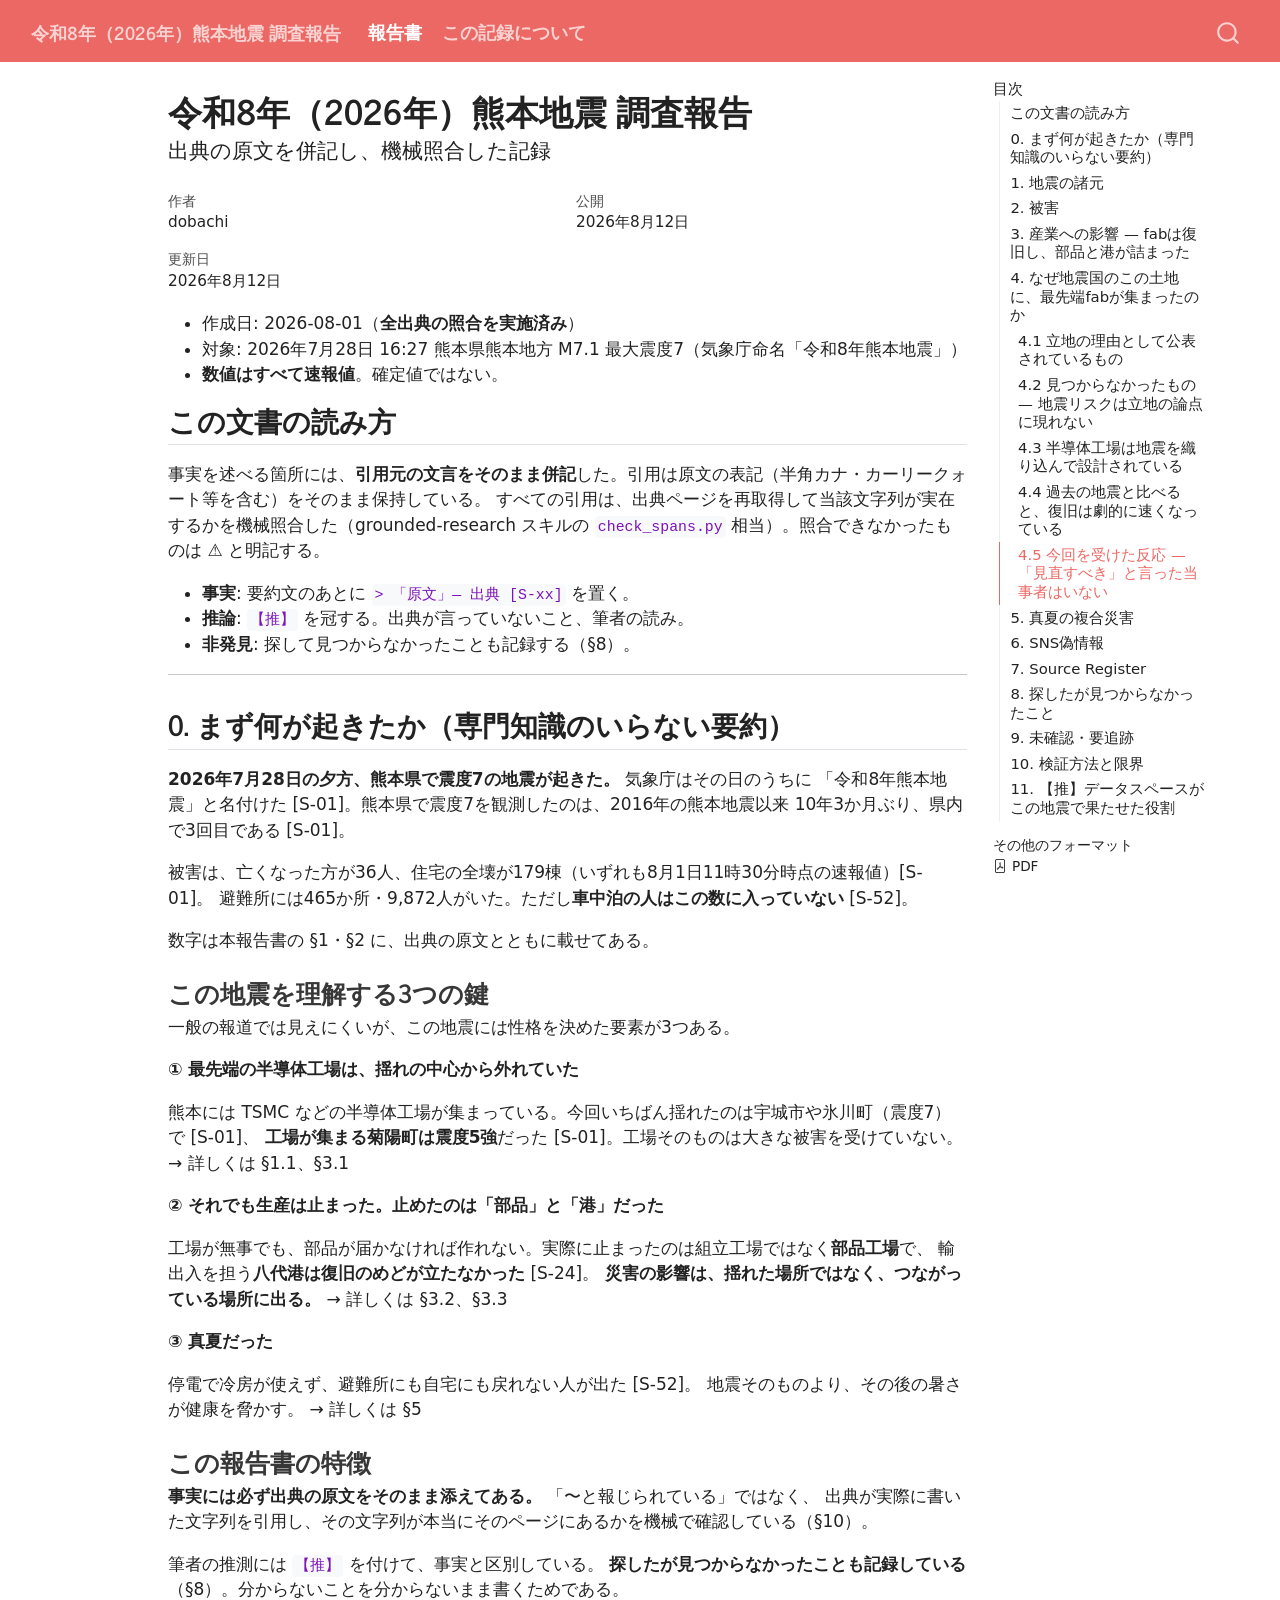
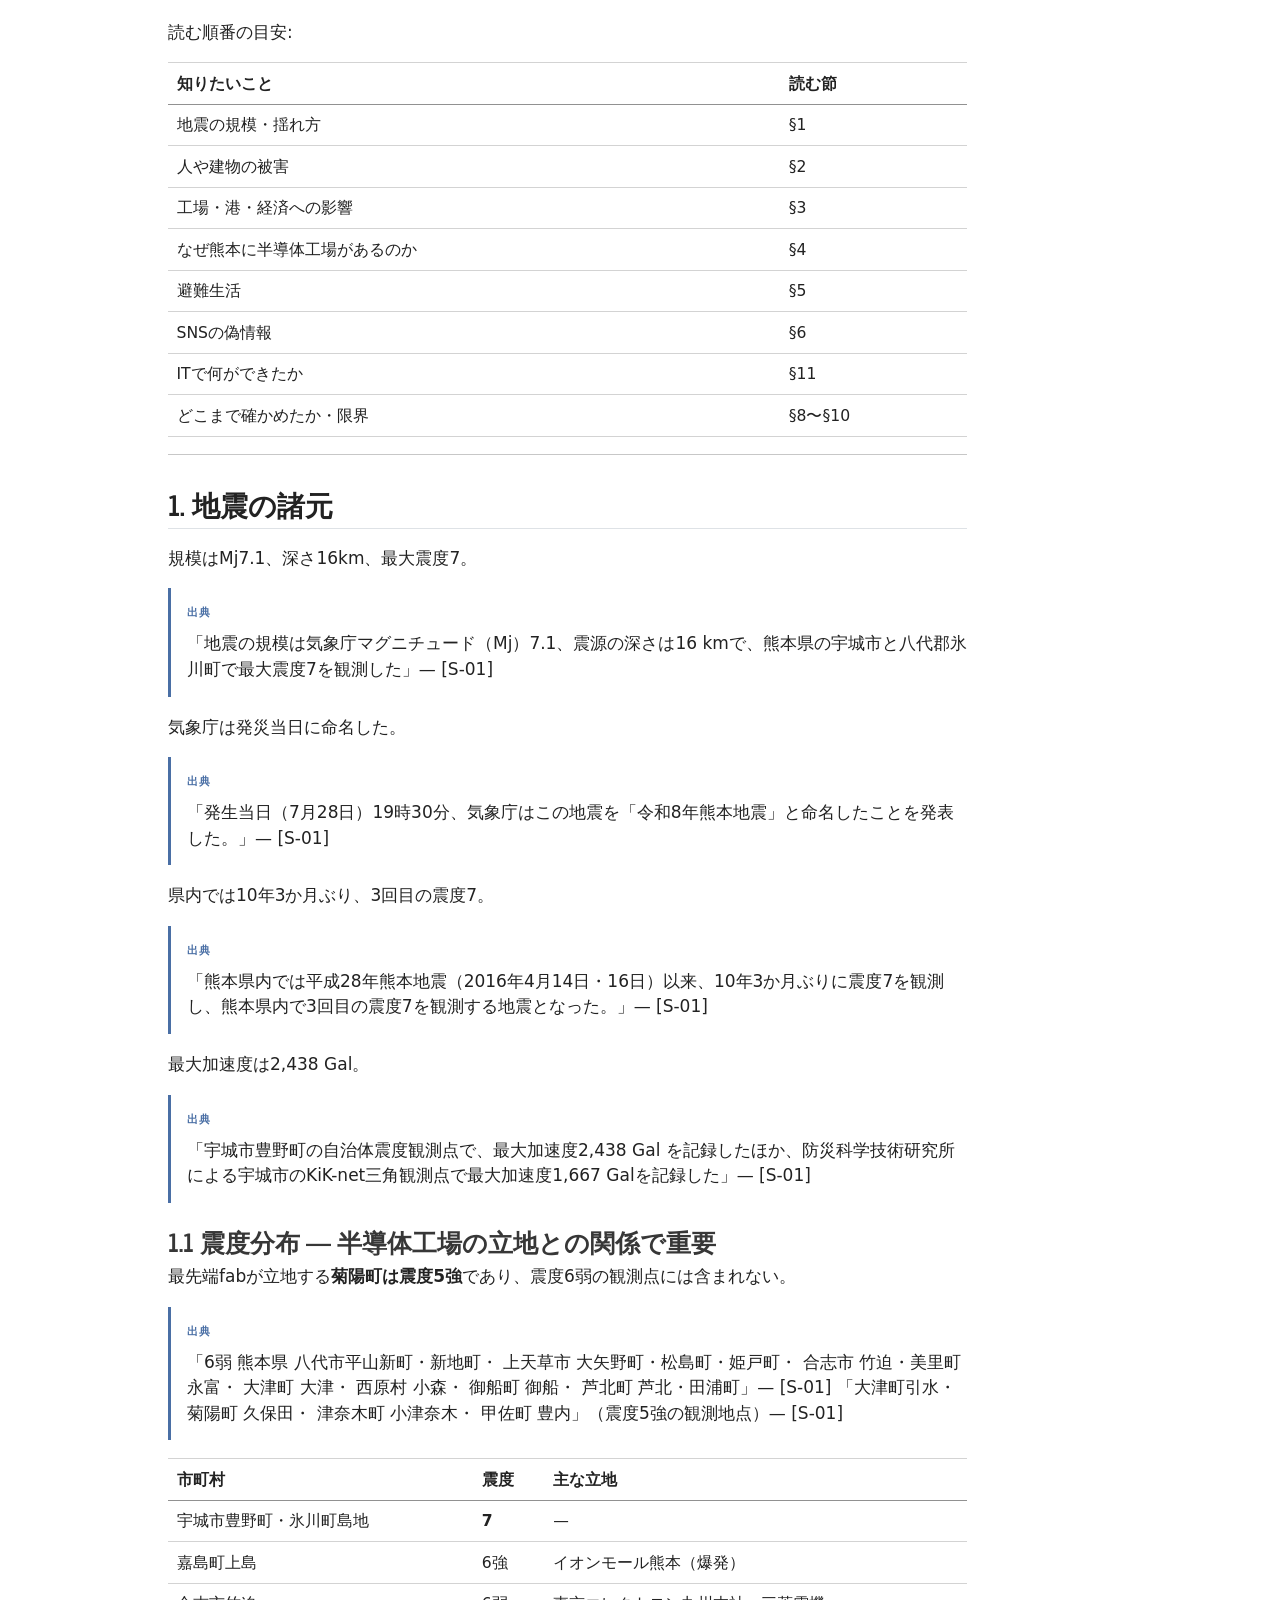
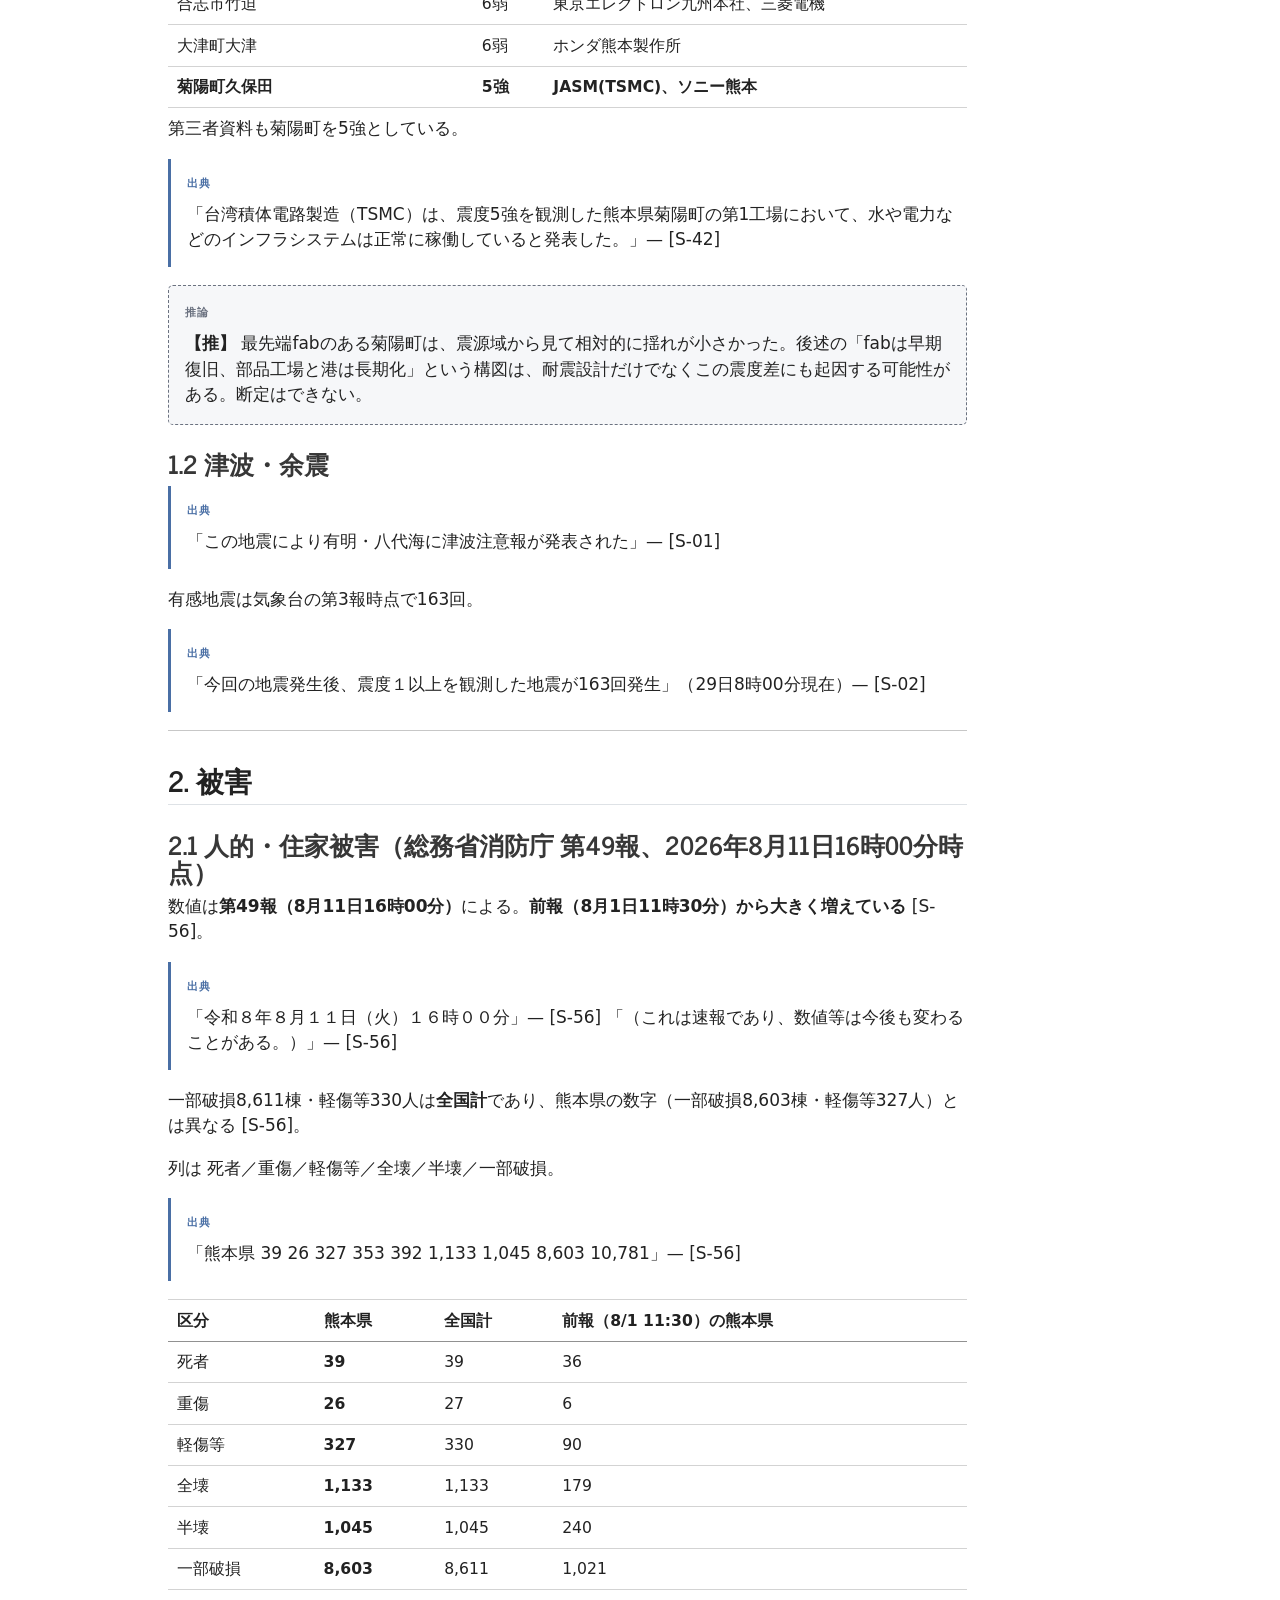
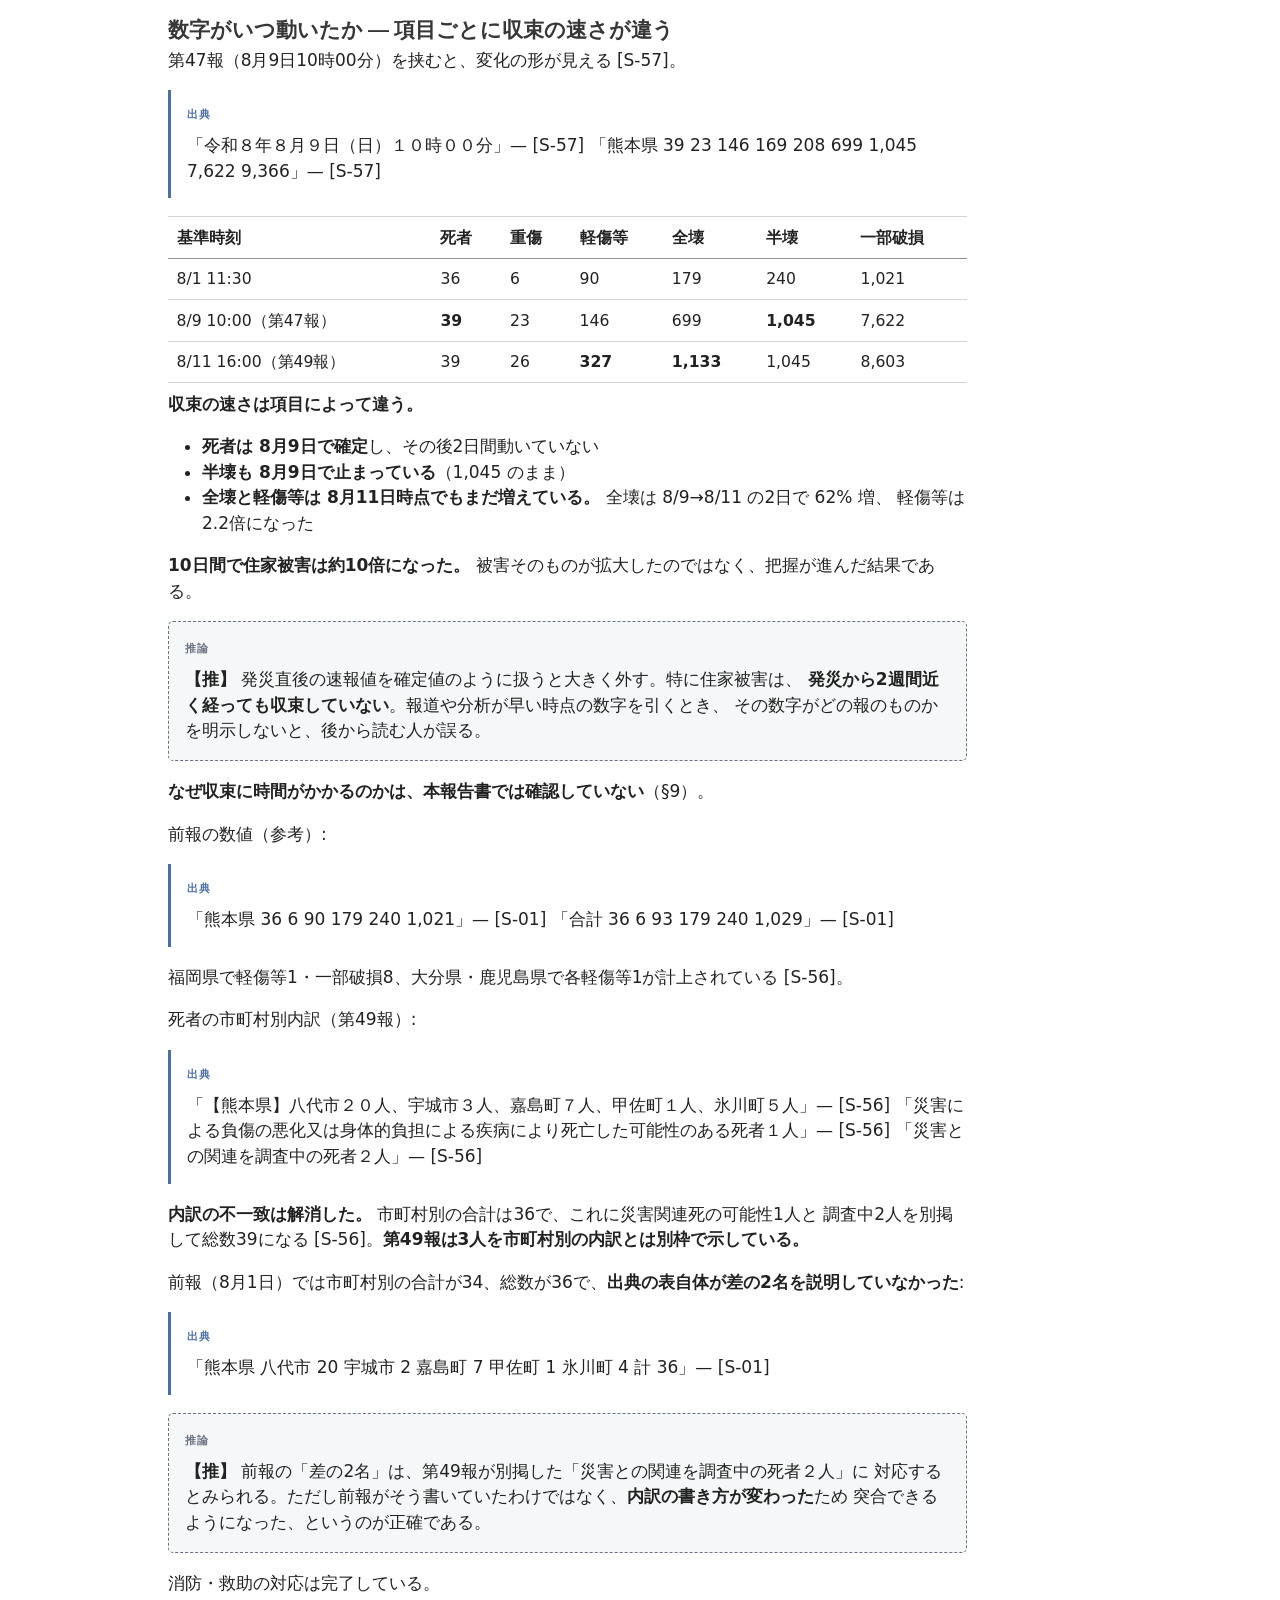
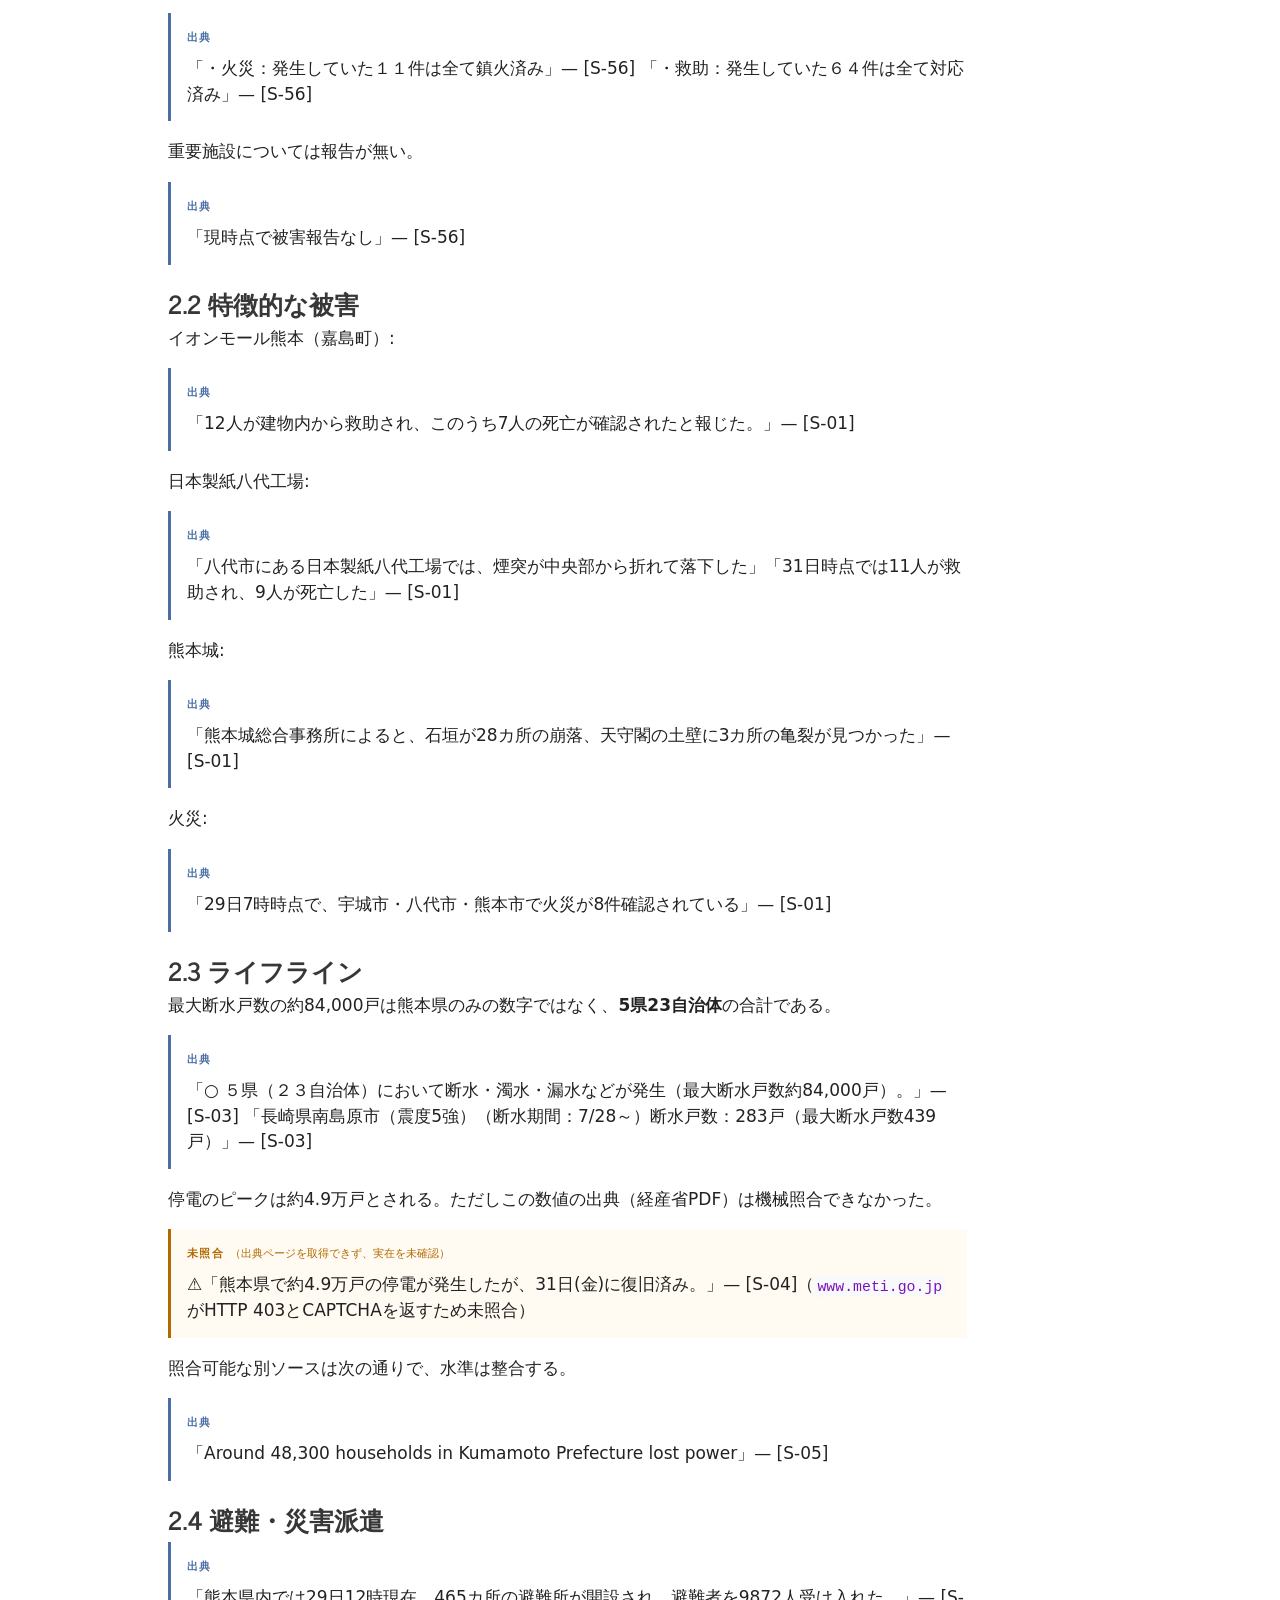
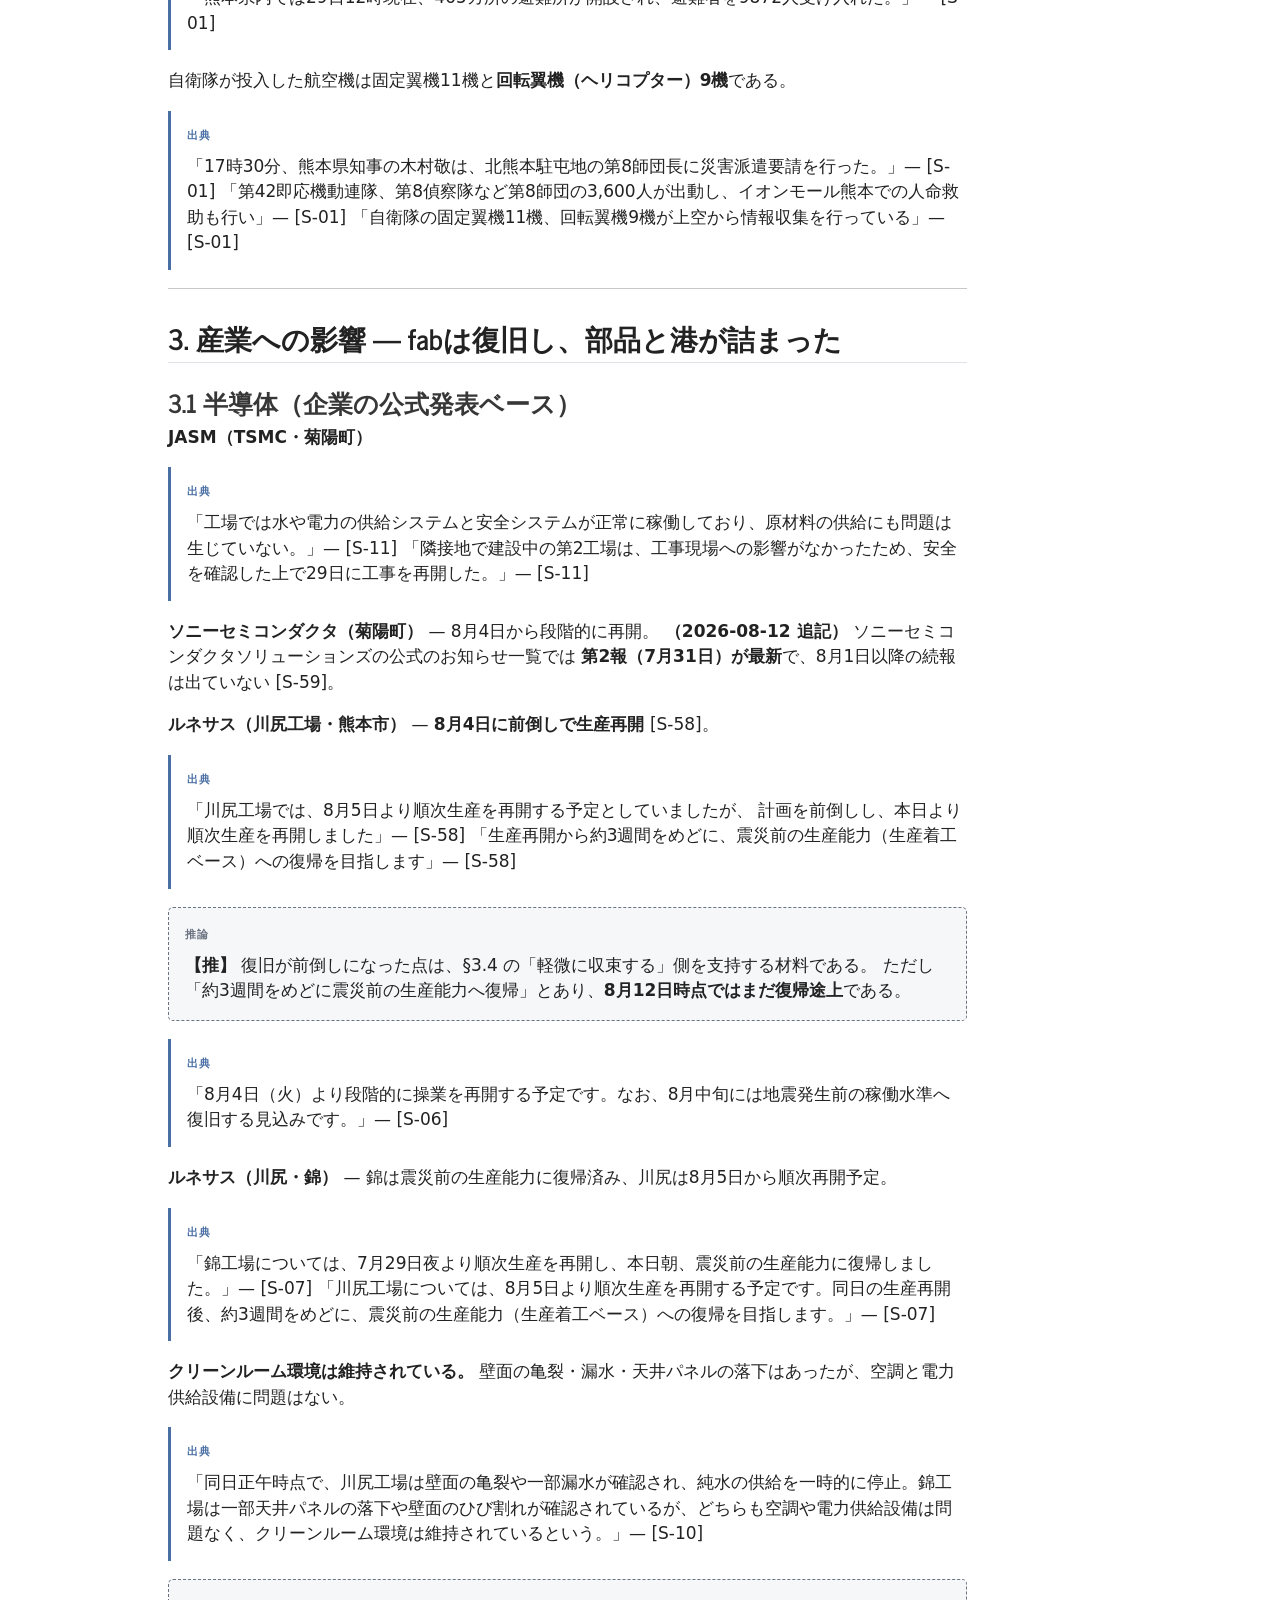
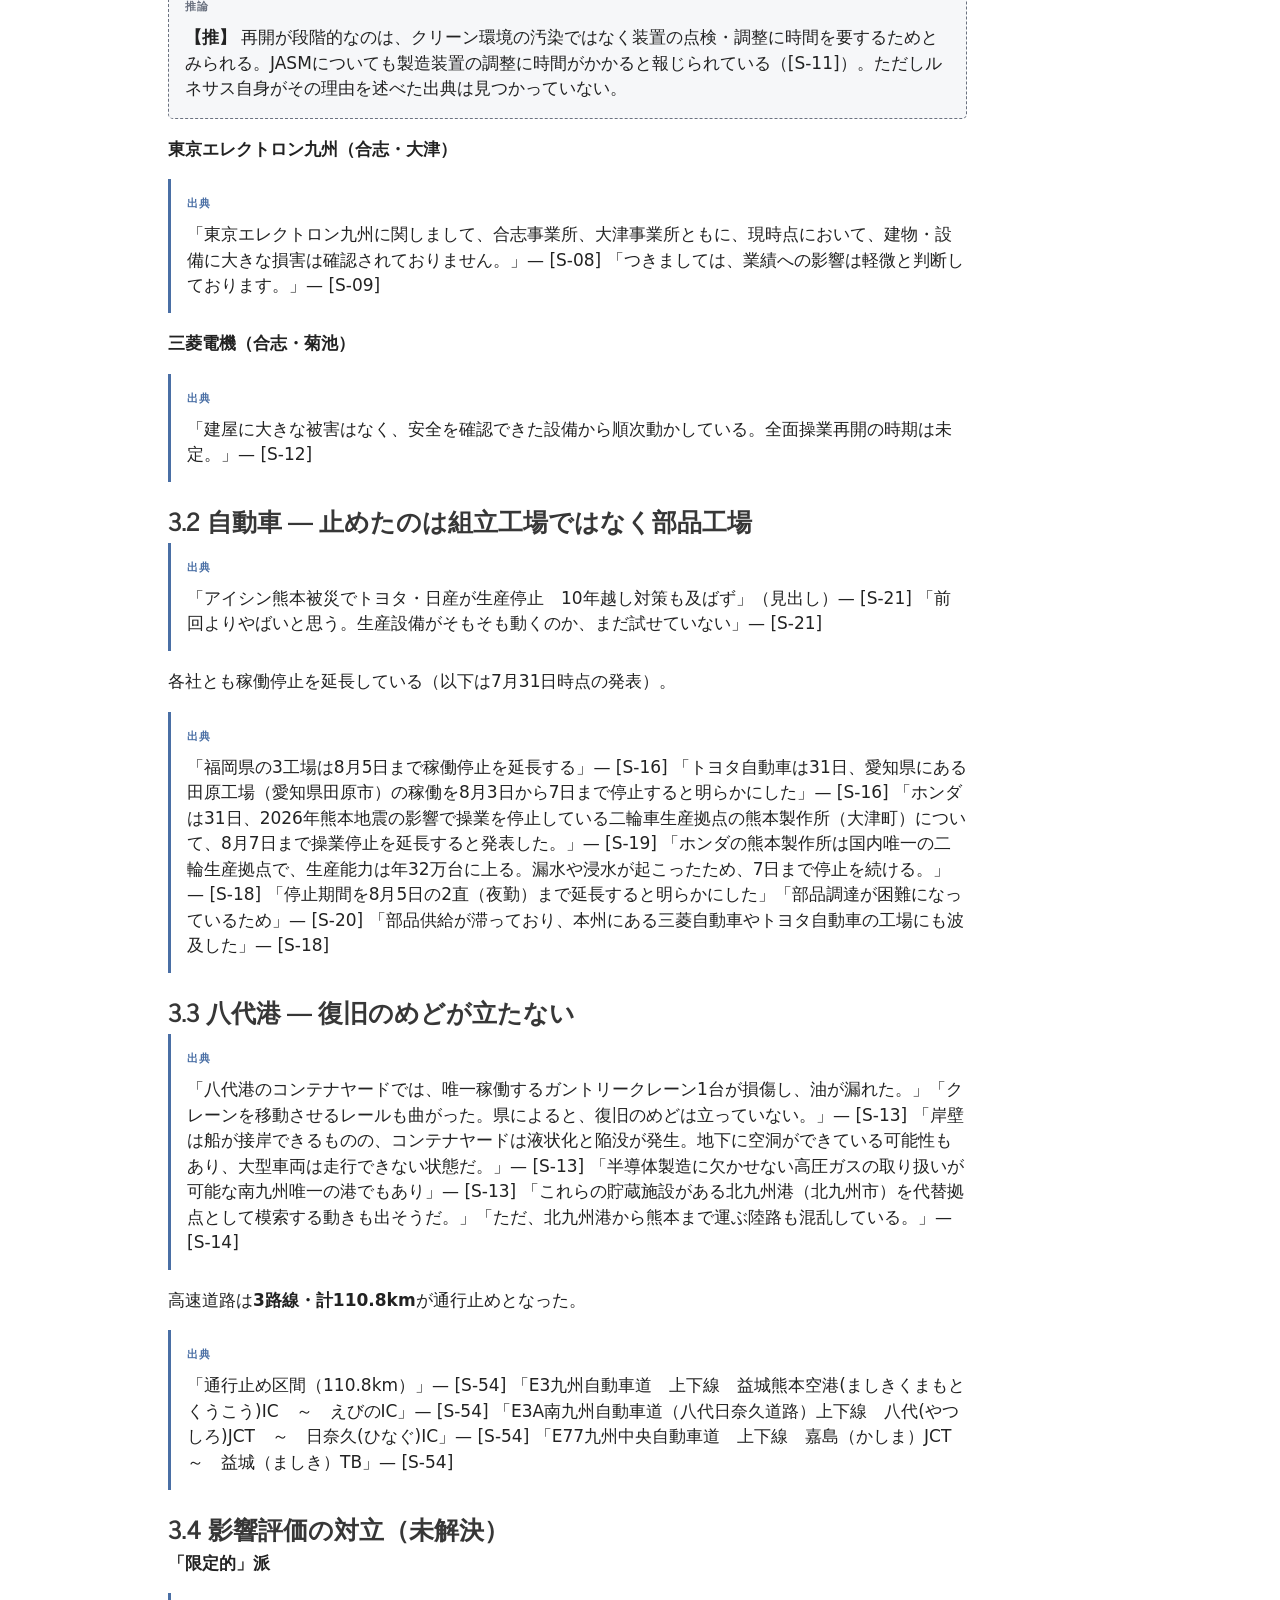
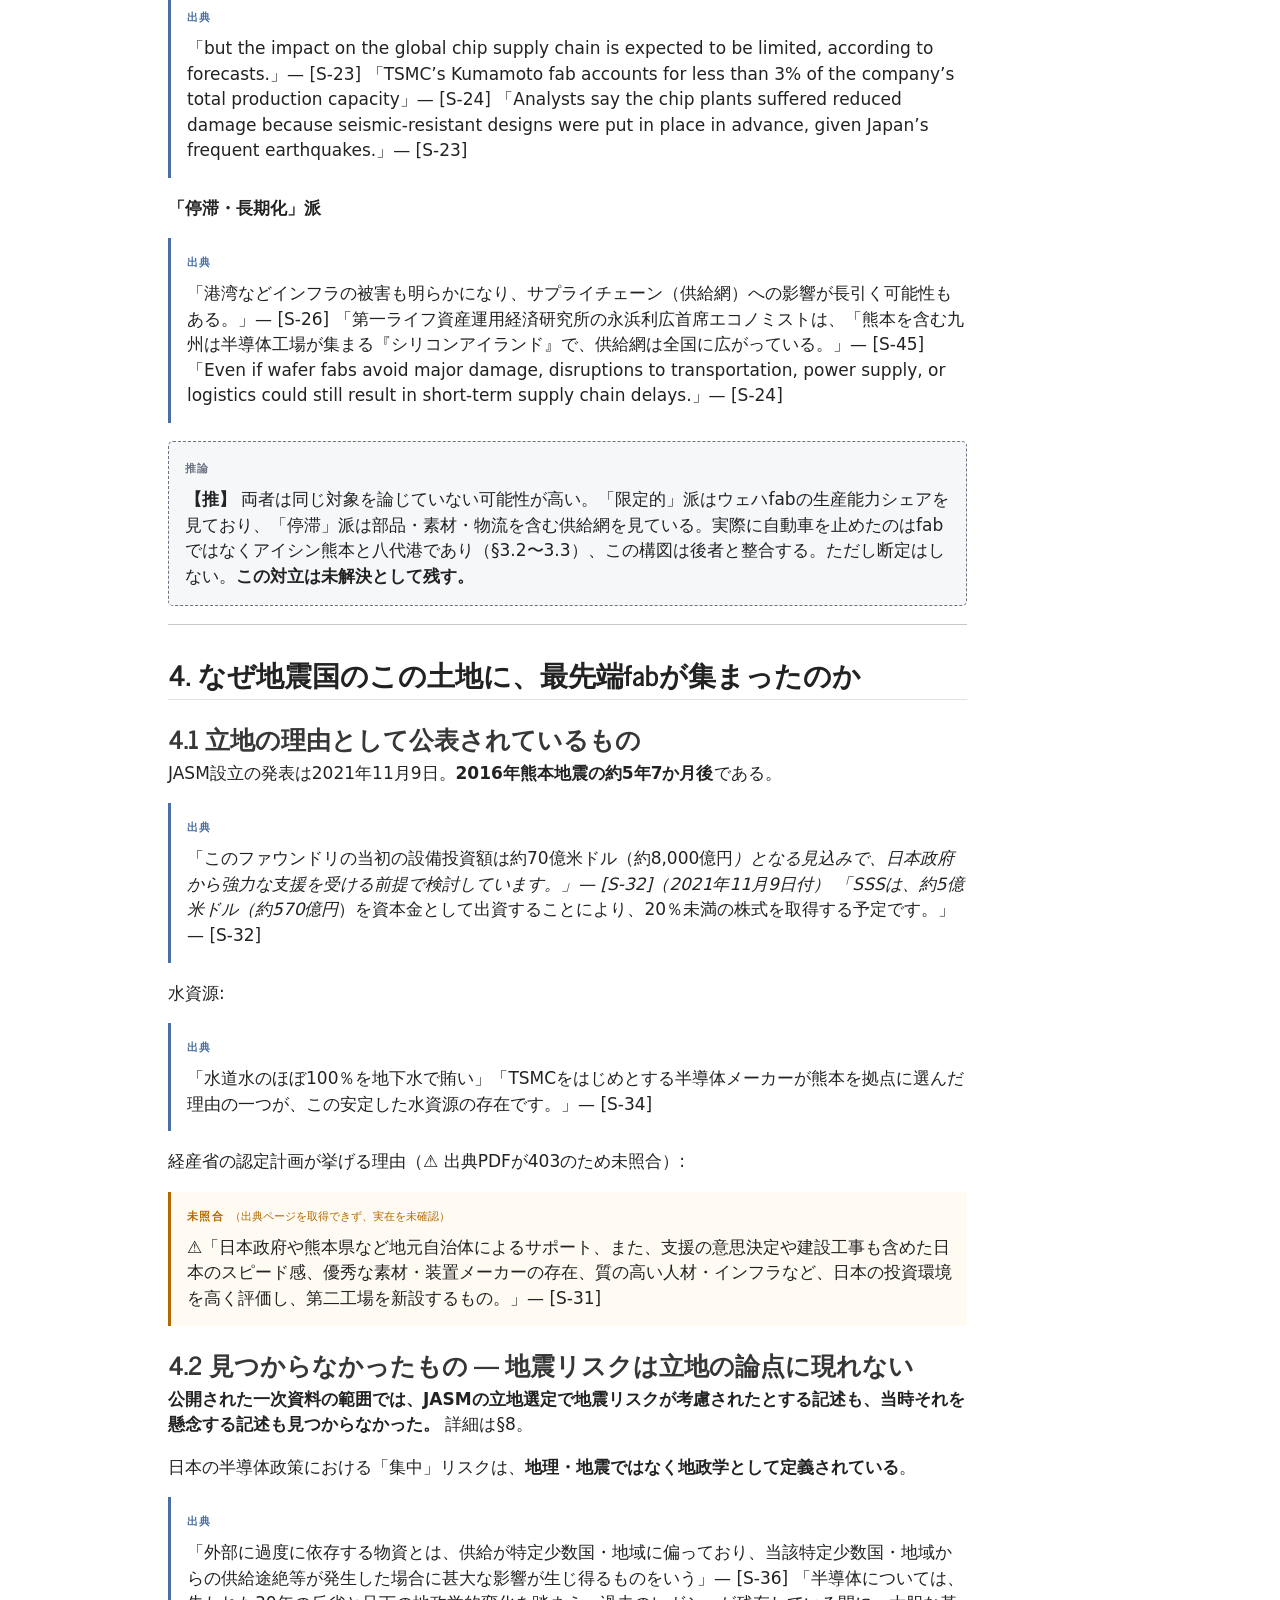
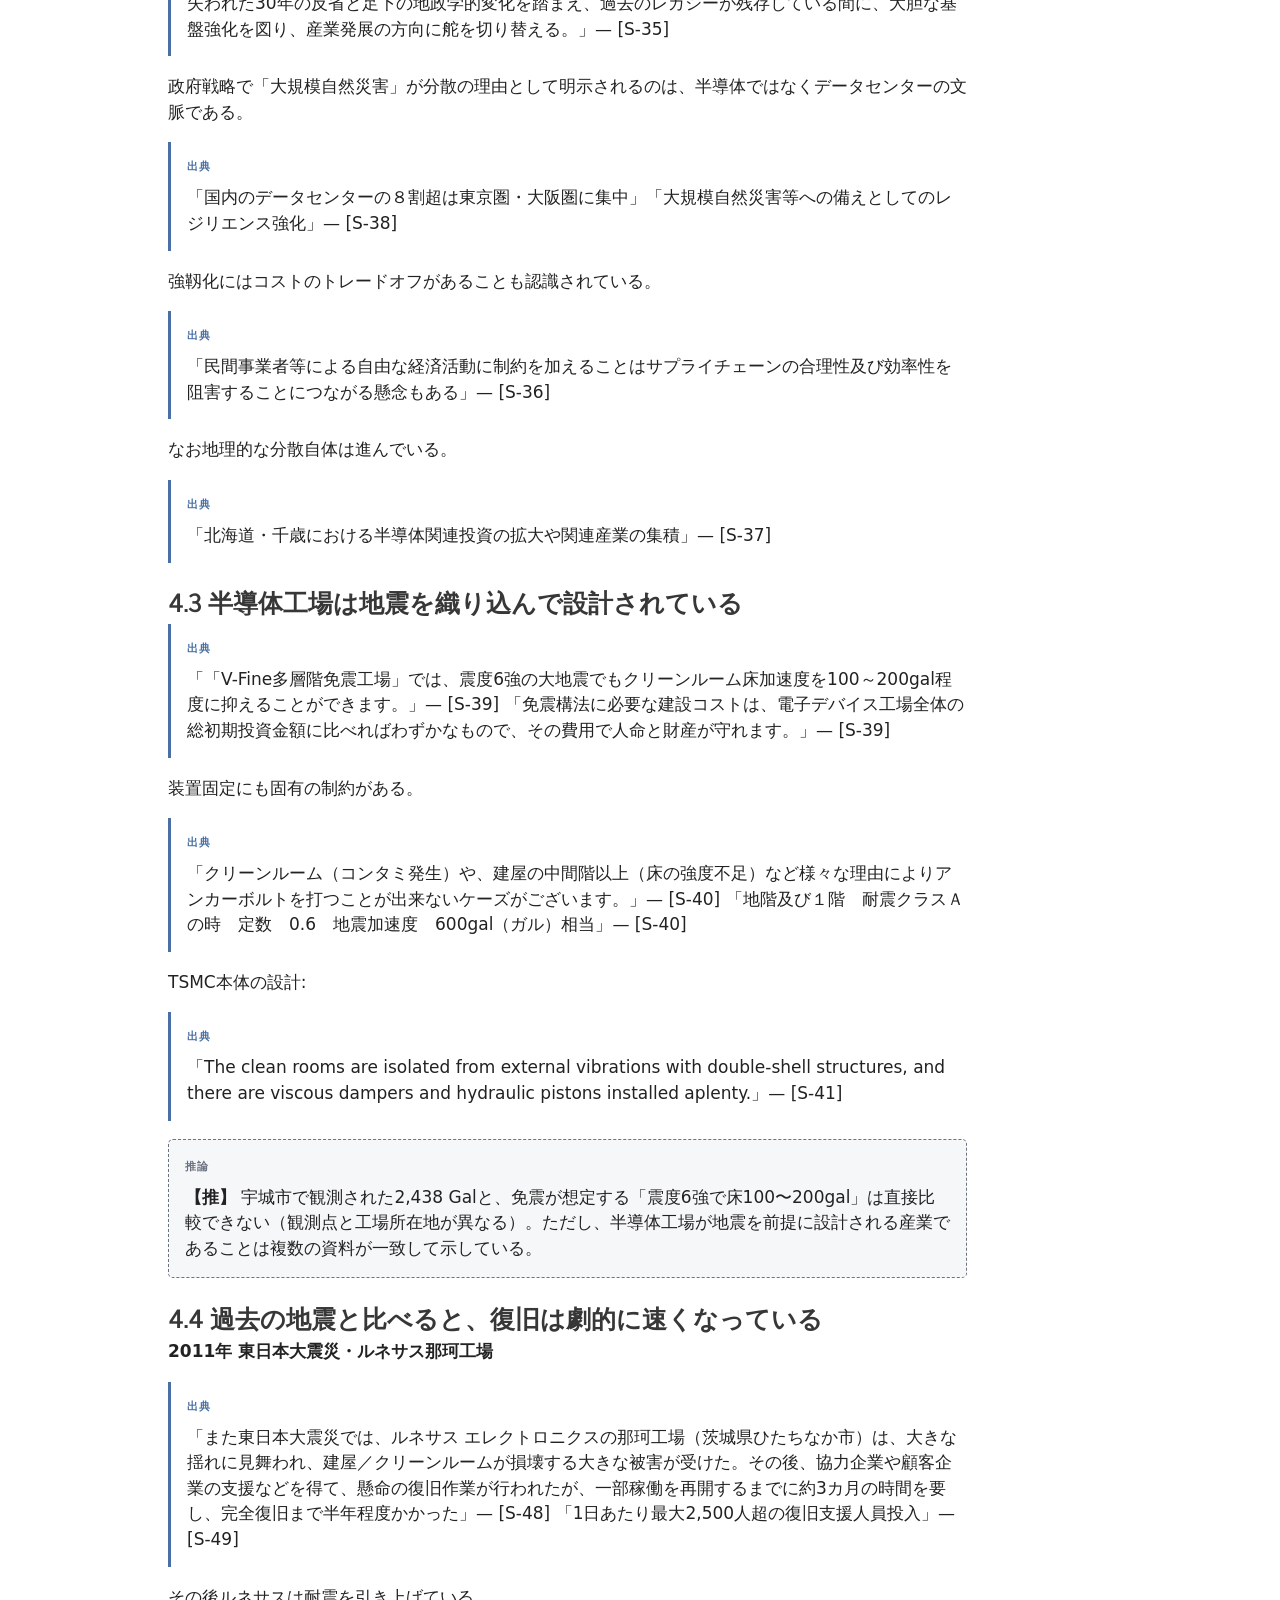
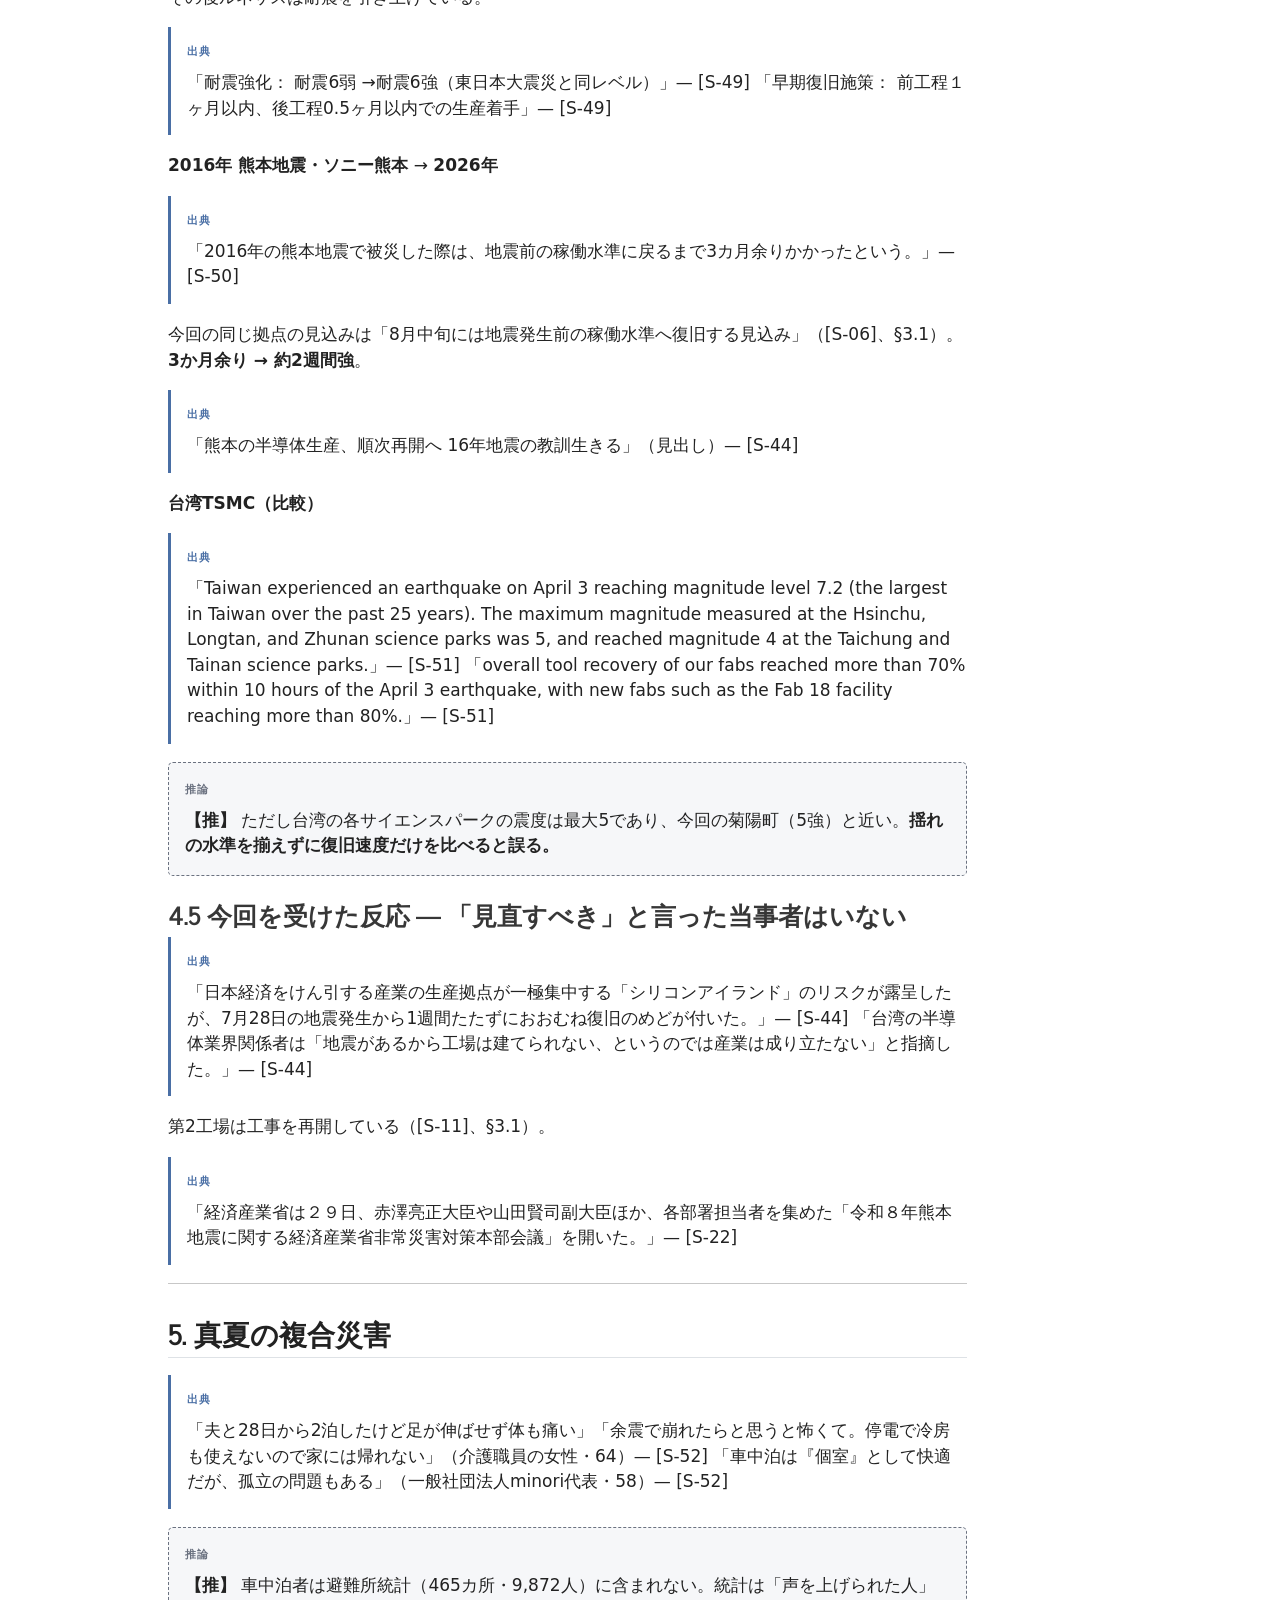
==== docs/reports/kumamoto-2026/index.html @ c0e21cf2 "令和8年熊本地震 調査報告を Quarto で公開できる形に - 報告書本体（718行、出典48件）を Quarto プロジェクトへ移植 - 三区分（事実/未照合/推論）を Lua フィルタと CSS" ====
<!DOCTYPE html>
<html xmlns="http://www.w3.org/1999/xhtml" lang="ja" xml:lang="ja"><head>

<meta charset="utf-8">
<meta name="generator" content="quarto-1.7.32">

<meta name="viewport" content="width=device-width, initial-scale=1.0, user-scalable=yes">

<meta name="author" content="dobachi">

<title>令和8年（2026年）熊本地震 調査報告</title>
<style>
code{white-space: pre-wrap;}
span.smallcaps{font-variant: small-caps;}
div.columns{display: flex; gap: min(4vw, 1.5em);}
div.column{flex: auto; overflow-x: auto;}
div.hanging-indent{margin-left: 1.5em; text-indent: -1.5em;}
ul.task-list{list-style: none;}
ul.task-list li input[type="checkbox"] {
  width: 0.8em;
  margin: 0 0.8em 0.2em -1em; /* quarto-specific, see https://github.com/quarto-dev/quarto-cli/issues/4556 */ 
  vertical-align: middle;
}
/* CSS for syntax highlighting */
html { -webkit-text-size-adjust: 100%; }
pre > code.sourceCode { white-space: pre; position: relative; }
pre > code.sourceCode > span { display: inline-block; line-height: 1.25; }
pre > code.sourceCode > span:empty { height: 1.2em; }
.sourceCode { overflow: visible; }
code.sourceCode > span { color: inherit; text-decoration: inherit; }
div.sourceCode { margin: 1em 0; }
pre.sourceCode { margin: 0; }
@media screen {
div.sourceCode { overflow: auto; }
}
@media print {
pre > code.sourceCode { white-space: pre-wrap; }
pre > code.sourceCode > span { text-indent: -5em; padding-left: 5em; }
}
pre.numberSource code
  { counter-reset: source-line 0; }
pre.numberSource code > span
  { position: relative; left: -4em; counter-increment: source-line; }
pre.numberSource code > span > a:first-child::before
  { content: counter(source-line);
    position: relative; left: -1em; text-align: right; vertical-align: baseline;
    border: none; display: inline-block;
    -webkit-touch-callout: none; -webkit-user-select: none;
    -khtml-user-select: none; -moz-user-select: none;
    -ms-user-select: none; user-select: none;
    padding: 0 4px; width: 4em;
  }
pre.numberSource { margin-left: 3em;  padding-left: 4px; }
div.sourceCode
  {   }
@media screen {
pre > code.sourceCode > span > a:first-child::before { text-decoration: underline; }
}
</style>


<script src="../../site_libs/quarto-nav/quarto-nav.js"></script>
<script src="../../site_libs/quarto-nav/headroom.min.js"></script>
<script src="../../site_libs/clipboard/clipboard.min.js"></script>
<script src="../../site_libs/quarto-search/autocomplete.umd.js"></script>
<script src="../../site_libs/quarto-search/fuse.min.js"></script>
<script src="../../site_libs/quarto-search/quarto-search.js"></script>
<meta name="quarto:offset" content="../../">
<script src="../../site_libs/quarto-html/quarto.js" type="module"></script>
<script src="../../site_libs/quarto-html/tabsets/tabsets.js" type="module"></script>
<script src="../../site_libs/quarto-html/popper.min.js"></script>
<script src="../../site_libs/quarto-html/tippy.umd.min.js"></script>
<script src="../../site_libs/quarto-html/anchor.min.js"></script>
<link href="../../site_libs/quarto-html/tippy.css" rel="stylesheet">
<link href="../../site_libs/quarto-html/quarto-syntax-highlighting-37eea08aefeeee20ff55810ff984fec1.css" rel="stylesheet" id="quarto-text-highlighting-styles">
<script src="../../site_libs/bootstrap/bootstrap.min.js"></script>
<link href="../../site_libs/bootstrap/bootstrap-icons.css" rel="stylesheet">
<link href="../../site_libs/bootstrap/bootstrap-4240be2a60f497847d7ca1c77201ac04.min.css" rel="stylesheet" append-hash="true" id="quarto-bootstrap" data-mode="light">
<script id="quarto-search-options" type="application/json">{
  "location": "navbar",
  "copy-button": false,
  "collapse-after": 3,
  "panel-placement": "end",
  "type": "overlay",
  "limit": 50,
  "keyboard-shortcut": [
    "f",
    "/",
    "s"
  ],
  "show-item-context": false,
  "language": {
    "search-no-results-text": "一致なし",
    "search-matching-documents-text": "一致した文書",
    "search-copy-link-title": "検索へのリンクをコピー",
    "search-hide-matches-text": "追加の検索結果を非表示",
    "search-more-match-text": "追加の検索結果",
    "search-more-matches-text": "追加の検索結果",
    "search-clear-button-title": "消去",
    "search-text-placeholder": "",
    "search-detached-cancel-button-title": "取消",
    "search-submit-button-title": "検索",
    "search-label": "サーチ"
  }
}</script>


<link rel="stylesheet" href="styles/evidence.css">
</head>

<body class="nav-fixed quarto-light">

<div id="quarto-search-results"></div>
  <header id="quarto-header" class="headroom fixed-top">
    <nav class="navbar navbar-expand-lg " data-bs-theme="dark">
      <div class="navbar-container container-fluid">
      <div class="navbar-brand-container mx-auto">
    <a class="navbar-brand" href="../../index.html">
    <span class="navbar-title">令和8年（2026年）熊本地震 調査報告</span>
    </a>
  </div>
            <div id="quarto-search" class="" title="サーチ"></div>
          <button class="navbar-toggler" type="button" data-bs-toggle="collapse" data-bs-target="#navbarCollapse" aria-controls="navbarCollapse" role="menu" aria-expanded="false" aria-label="ナビゲーションを切り替える" onclick="if (window.quartoToggleHeadroom) { window.quartoToggleHeadroom(); }">
  <span class="navbar-toggler-icon"></span>
</button>
          <div class="collapse navbar-collapse" id="navbarCollapse">
            <ul class="navbar-nav navbar-nav-scroll me-auto">
  <li class="nav-item">
    <a class="nav-link active" href="../../reports/kumamoto-2026/index.html" aria-current="page"> 
<span class="menu-text">報告書</span></a>
  </li>  
  <li class="nav-item">
    <a class="nav-link" href="../../index.html"> 
<span class="menu-text">この記録について</span></a>
  </li>  
</ul>
          </div> <!-- /navcollapse -->
            <div class="quarto-navbar-tools">
</div>
      </div> <!-- /container-fluid -->
    </nav>
</header>
<!-- content -->
<div id="quarto-content" class="quarto-container page-columns page-rows-contents page-layout-article page-navbar">
<!-- sidebar -->
<!-- margin-sidebar -->
    <div id="quarto-margin-sidebar" class="sidebar margin-sidebar">
        <nav id="TOC" role="doc-toc" class="toc-active">
    <h2 id="toc-title">目次</h2>
   
  <ul>
  <li><a href="#この文書の読み方" id="toc-この文書の読み方" class="nav-link active" data-scroll-target="#この文書の読み方">この文書の読み方</a></li>
  <li><a href="#まず何が起きたか専門知識のいらない要約" id="toc-まず何が起きたか専門知識のいらない要約" class="nav-link" data-scroll-target="#まず何が起きたか専門知識のいらない要約">0. まず何が起きたか（専門知識のいらない要約）</a>
  <ul class="collapse">
  <li><a href="#この地震を理解する3つの鍵" id="toc-この地震を理解する3つの鍵" class="nav-link" data-scroll-target="#この地震を理解する3つの鍵">この地震を理解する3つの鍵</a></li>
  <li><a href="#この報告書の特徴" id="toc-この報告書の特徴" class="nav-link" data-scroll-target="#この報告書の特徴">この報告書の特徴</a></li>
  </ul></li>
  <li><a href="#地震の諸元" id="toc-地震の諸元" class="nav-link" data-scroll-target="#地震の諸元">1. 地震の諸元</a>
  <ul class="collapse">
  <li><a href="#震度分布-半導体工場の立地との関係で重要" id="toc-震度分布-半導体工場の立地との関係で重要" class="nav-link" data-scroll-target="#震度分布-半導体工場の立地との関係で重要">1.1 震度分布 — 半導体工場の立地との関係で重要</a></li>
  <li><a href="#津波余震" id="toc-津波余震" class="nav-link" data-scroll-target="#津波余震">1.2 津波・余震</a></li>
  </ul></li>
  <li><a href="#被害" id="toc-被害" class="nav-link" data-scroll-target="#被害">2. 被害</a>
  <ul class="collapse">
  <li><a href="#人的住家被害総務省消防庁-第49報2026年8月11日16時00分時点" id="toc-人的住家被害総務省消防庁-第49報2026年8月11日16時00分時点" class="nav-link" data-scroll-target="#人的住家被害総務省消防庁-第49報2026年8月11日16時00分時点">2.1 人的・住家被害（総務省消防庁 第49報、2026年8月11日16時00分時点）</a></li>
  <li><a href="#特徴的な被害" id="toc-特徴的な被害" class="nav-link" data-scroll-target="#特徴的な被害">2.2 特徴的な被害</a></li>
  <li><a href="#ライフライン" id="toc-ライフライン" class="nav-link" data-scroll-target="#ライフライン">2.3 ライフライン</a></li>
  <li><a href="#避難災害派遣" id="toc-避難災害派遣" class="nav-link" data-scroll-target="#避難災害派遣">2.4 避難・災害派遣</a></li>
  </ul></li>
  <li><a href="#産業への影響-fabは復旧し部品と港が詰まった" id="toc-産業への影響-fabは復旧し部品と港が詰まった" class="nav-link" data-scroll-target="#産業への影響-fabは復旧し部品と港が詰まった">3. 産業への影響 — fabは復旧し、部品と港が詰まった</a>
  <ul class="collapse">
  <li><a href="#半導体企業の公式発表ベース" id="toc-半導体企業の公式発表ベース" class="nav-link" data-scroll-target="#半導体企業の公式発表ベース">3.1 半導体（企業の公式発表ベース）</a></li>
  <li><a href="#自動車-止めたのは組立工場ではなく部品工場" id="toc-自動車-止めたのは組立工場ではなく部品工場" class="nav-link" data-scroll-target="#自動車-止めたのは組立工場ではなく部品工場">3.2 自動車 — 止めたのは組立工場ではなく部品工場</a></li>
  <li><a href="#八代港-復旧のめどが立たない" id="toc-八代港-復旧のめどが立たない" class="nav-link" data-scroll-target="#八代港-復旧のめどが立たない">3.3 八代港 — 復旧のめどが立たない</a></li>
  <li><a href="#影響評価の対立未解決" id="toc-影響評価の対立未解決" class="nav-link" data-scroll-target="#影響評価の対立未解決">3.4 影響評価の対立（未解決）</a></li>
  </ul></li>
  <li><a href="#なぜ地震国のこの土地に最先端fabが集まったのか" id="toc-なぜ地震国のこの土地に最先端fabが集まったのか" class="nav-link" data-scroll-target="#なぜ地震国のこの土地に最先端fabが集まったのか">4. なぜ地震国のこの土地に、最先端fabが集まったのか</a>
  <ul class="collapse">
  <li><a href="#立地の理由として公表されているもの" id="toc-立地の理由として公表されているもの" class="nav-link" data-scroll-target="#立地の理由として公表されているもの">4.1 立地の理由として公表されているもの</a></li>
  <li><a href="#見つからなかったもの-地震リスクは立地の論点に現れない" id="toc-見つからなかったもの-地震リスクは立地の論点に現れない" class="nav-link" data-scroll-target="#見つからなかったもの-地震リスクは立地の論点に現れない">4.2 見つからなかったもの — 地震リスクは立地の論点に現れない</a></li>
  <li><a href="#半導体工場は地震を織り込んで設計されている" id="toc-半導体工場は地震を織り込んで設計されている" class="nav-link" data-scroll-target="#半導体工場は地震を織り込んで設計されている">4.3 半導体工場は地震を織り込んで設計されている</a></li>
  <li><a href="#過去の地震と比べると復旧は劇的に速くなっている" id="toc-過去の地震と比べると復旧は劇的に速くなっている" class="nav-link" data-scroll-target="#過去の地震と比べると復旧は劇的に速くなっている">4.4 過去の地震と比べると、復旧は劇的に速くなっている</a></li>
  <li><a href="#今回を受けた反応-見直すべきと言った当事者はいない" id="toc-今回を受けた反応-見直すべきと言った当事者はいない" class="nav-link" data-scroll-target="#今回を受けた反応-見直すべきと言った当事者はいない">4.5 今回を受けた反応 — 「見直すべき」と言った当事者はいない</a></li>
  </ul></li>
  <li><a href="#真夏の複合災害" id="toc-真夏の複合災害" class="nav-link" data-scroll-target="#真夏の複合災害">5. 真夏の複合災害</a></li>
  <li><a href="#sns偽情報" id="toc-sns偽情報" class="nav-link" data-scroll-target="#sns偽情報">6. SNS偽情報</a></li>
  <li><a href="#source-register" id="toc-source-register" class="nav-link" data-scroll-target="#source-register">7. Source Register</a></li>
  <li><a href="#探したが見つからなかったこと" id="toc-探したが見つからなかったこと" class="nav-link" data-scroll-target="#探したが見つからなかったこと">8. 探したが見つからなかったこと</a></li>
  <li><a href="#未確認要追跡" id="toc-未確認要追跡" class="nav-link" data-scroll-target="#未確認要追跡">9. 未確認・要追跡</a></li>
  <li><a href="#検証方法と限界" id="toc-検証方法と限界" class="nav-link" data-scroll-target="#検証方法と限界">10. 検証方法と限界</a>
  <ul class="collapse">
  <li><a href="#照合結果2026-08-01-実施08-02-に-s-5408-12-に-s-55s-56-を追加照合" id="toc-照合結果2026-08-01-実施08-02-に-s-5408-12-に-s-55s-56-を追加照合" class="nav-link" data-scroll-target="#照合結果2026-08-01-実施08-02-に-s-5408-12-に-s-55s-56-を追加照合">照合結果（2026-08-01 実施、08-02 に S-54、<strong>08-12 に S-55・S-56 を追加照合</strong>）</a></li>
  <li><a href="#機械が見ていない範囲2026-08-12-に緩めた" id="toc-機械が見ていない範囲2026-08-12-に緩めた" class="nav-link" data-scroll-target="#機械が見ていない範囲2026-08-12-に緩めた">⚠️ 機械が見ていない範囲（2026-08-12 に緩めた）</a></li>
  </ul></li>
  <li><a href="#推データスペースがこの地震で果たせた役割" id="toc-推データスペースがこの地震で果たせた役割" class="nav-link" data-scroll-target="#推データスペースがこの地震で果たせた役割">11. 【推】データスペースがこの地震で果たせた役割</a>
  <ul class="collapse">
  <li><a href="#何が詰まったのか-本報告書自身の観測" id="toc-何が詰まったのか-本報告書自身の観測" class="nav-link" data-scroll-target="#何が詰まったのか-本報告書自身の観測">11.1 何が詰まったのか — 本報告書自身の観測</a></li>
  <li><a href="#データスペースとは何かこの節で使う最小限" id="toc-データスペースとは何かこの節で使う最小限" class="nav-link" data-scroll-target="#データスペースとは何かこの節で使う最小限">11.2 データスペースとは何か（この節で使う最小限）</a></li>
  <li><a href="#a-部品と港-どこで詰まっているかは各社の内部にしかない" id="toc-a-部品と港-どこで詰まっているかは各社の内部にしかない" class="nav-link" data-scroll-target="#a-部品と港-どこで詰まっているかは各社の内部にしかない">11.3 (a) 部品と港 — どこで詰まっているかは各社の内部にしかない</a></li>
  <li><a href="#b-数字が突合できない-識別子が揃っていない" id="toc-b-数字が突合できない-識別子が揃っていない" class="nav-link" data-scroll-target="#b-数字が突合できない-識別子が揃っていない">11.4 (b) 数字が突合できない — 識別子が揃っていない</a></li>
  <li><a href="#c-偽情報-出所をたどれる形で配るしかない" id="toc-c-偽情報-出所をたどれる形で配るしかない" class="nav-link" data-scroll-target="#c-偽情報-出所をたどれる形で配るしかない">11.5 (c) 偽情報 — 出所をたどれる形で配るしかない</a></li>
  <li><a href="#この節が言っていないこと" id="toc-この節が言っていないこと" class="nav-link" data-scroll-target="#この節が言っていないこと">11.6 この節が言っていないこと</a></li>
  <li><a href="#探したが見つからなかったことこの節について" id="toc-探したが見つからなかったことこの節について" class="nav-link" data-scroll-target="#探したが見つからなかったことこの節について">11.7 探したが見つからなかったこと（この節について）</a></li>
  </ul></li>
  </ul>
<div class="quarto-alternate-formats"><h2>その他のフォーマット</h2><ul><li><a href="index.pdf"><i class="bi bi-file-pdf"></i>PDF</a></li></ul></div></nav>
    </div>
<!-- main -->
<main class="content" id="quarto-document-content">

<header id="title-block-header" class="quarto-title-block default">
<div class="quarto-title">
<h1 class="title">令和8年（2026年）熊本地震 調査報告</h1>
<p class="subtitle lead">出典の原文を併記し、機械照合した記録</p>
</div>



<div class="quarto-title-meta">

    <div>
    <div class="quarto-title-meta-heading">作者</div>
    <div class="quarto-title-meta-contents">
             <p>dobachi </p>
          </div>
  </div>
    
    <div>
    <div class="quarto-title-meta-heading">公開</div>
    <div class="quarto-title-meta-contents">
      <p class="date">2026年8月12日</p>
    </div>
  </div>
  
    <div>
    <div class="quarto-title-meta-heading">更新日</div>
    <div class="quarto-title-meta-contents">
      <p class="date-modified">2026年8月12日</p>
    </div>
  </div>
    
  </div>
  


</header>


<ul>
<li>作成日: 2026-08-01（<strong>全出典の照合を実施済み</strong>）</li>
<li>対象: 2026年7月28日 16:27 熊本県熊本地方 M7.1 最大震度7（気象庁命名「令和8年熊本地震」）</li>
<li><strong>数値はすべて速報値</strong>。確定値ではない。</li>
</ul>
<section id="この文書の読み方" class="level2">
<h2 class="anchored" data-anchor-id="この文書の読み方">この文書の読み方</h2>
<p>事実を述べる箇所には、<strong>引用元の文言をそのまま併記</strong>した。引用は原文の表記（半角カナ・カーリークォート等を含む）をそのまま保持している。 すべての引用は、出典ページを再取得して当該文字列が実在するかを機械照合した（grounded-research スキルの <code>check_spans.py</code> 相当）。照合できなかったものは ⚠️ と明記する。</p>
<ul>
<li><strong>事実</strong>: 要約文のあとに <code>&gt; 「原文」— 出典 [S-xx]</code> を置く。</li>
<li><strong>推論</strong>: <code>【推】</code> を冠する。出典が言っていないこと、筆者の読み。</li>
<li><strong>非発見</strong>: 探して見つからなかったことも記録する（§8）。</li>
</ul>
<hr>
</section>
<section id="まず何が起きたか専門知識のいらない要約" class="level2">
<h2 class="anchored" data-anchor-id="まず何が起きたか専門知識のいらない要約">0. まず何が起きたか（専門知識のいらない要約）</h2>
<p><strong>2026年7月28日の夕方、熊本県で震度7の地震が起きた。</strong> 気象庁はその日のうちに 「令和8年熊本地震」と名付けた [S-01]。熊本県で震度7を観測したのは、2016年の熊本地震以来 10年3か月ぶり、県内で3回目である [S-01]。</p>
<p>被害は、亡くなった方が36人、住宅の全壊が179棟（いずれも8月1日11時30分時点の速報値）[S-01]。 避難所には465か所・9,872人がいた。ただし<strong>車中泊の人はこの数に入っていない</strong> [S-52]。</p>
<p>数字は本報告書の §1・§2 に、出典の原文とともに載せてある。</p>
<section id="この地震を理解する3つの鍵" class="level3">
<h3 class="anchored" data-anchor-id="この地震を理解する3つの鍵">この地震を理解する3つの鍵</h3>
<p>一般の報道では見えにくいが、この地震には性格を決めた要素が3つある。</p>
<p><strong>① 最先端の半導体工場は、揺れの中心から外れていた</strong></p>
<p>熊本には TSMC などの半導体工場が集まっている。今回いちばん揺れたのは宇城市や氷川町（震度7）で [S-01]、 <strong>工場が集まる菊陽町は震度5強</strong>だった [S-01]。工場そのものは大きな被害を受けていない。 → 詳しくは §1.1、§3.1</p>
<p><strong>② それでも生産は止まった。止めたのは「部品」と「港」だった</strong></p>
<p>工場が無事でも、部品が届かなければ作れない。実際に止まったのは組立工場ではなく<strong>部品工場</strong>で、 輸出入を担う<strong>八代港は復旧のめどが立たなかった</strong> [S-24]。 <strong>災害の影響は、揺れた場所ではなく、つながっている場所に出る。</strong> → 詳しくは §3.2、§3.3</p>
<p><strong>③ 真夏だった</strong></p>
<p>停電で冷房が使えず、避難所にも自宅にも戻れない人が出た [S-52]。 地震そのものより、その後の暑さが健康を脅かす。 → 詳しくは §5</p>
</section>
<section id="この報告書の特徴" class="level3">
<h3 class="anchored" data-anchor-id="この報告書の特徴">この報告書の特徴</h3>
<p><strong>事実には必ず出典の原文をそのまま添えてある。</strong> 「〜と報じられている」ではなく、 出典が実際に書いた文字列を引用し、その文字列が本当にそのページにあるかを機械で確認している（§10）。</p>
<p>筆者の推測には <code>【推】</code> を付けて、事実と区別している。 <strong>探したが見つからなかったことも記録している</strong>（§8）。分からないことを分からないまま書くためである。</p>
<p>読む順番の目安:</p>
<table class="caption-top table">
<thead>
<tr class="header">
<th>知りたいこと</th>
<th>読む節</th>
</tr>
</thead>
<tbody>
<tr class="odd">
<td>地震の規模・揺れ方</td>
<td>§1</td>
</tr>
<tr class="even">
<td>人や建物の被害</td>
<td>§2</td>
</tr>
<tr class="odd">
<td>工場・港・経済への影響</td>
<td>§3</td>
</tr>
<tr class="even">
<td>なぜ熊本に半導体工場があるのか</td>
<td>§4</td>
</tr>
<tr class="odd">
<td>避難生活</td>
<td>§5</td>
</tr>
<tr class="even">
<td>SNSの偽情報</td>
<td>§6</td>
</tr>
<tr class="odd">
<td>ITで何ができたか</td>
<td>§11</td>
</tr>
<tr class="even">
<td>どこまで確かめたか・限界</td>
<td>§8〜§10</td>
</tr>
</tbody>
</table>
<hr>
</section>
</section>
<section id="地震の諸元" class="level2">
<h2 class="anchored" data-anchor-id="地震の諸元">1. 地震の諸元</h2>
<p>規模はMj7.1、深さ16km、最大震度7。</p>
<div class="evidence">
<div class="etag">
出典
</div>
<p>「地震の規模は気象庁マグニチュード（Mj）7.1、震源の深さは16 kmで、熊本県の宇城市と八代郡氷川町で最大震度7を観測した」— [S-01]</p>
</div>
<p>気象庁は発災当日に命名した。</p>
<div class="evidence">
<div class="etag">
出典
</div>
<p>「発生当日（7月28日）19時30分、気象庁はこの地震を「令和8年熊本地震」と命名したことを発表した。」— [S-01]</p>
</div>
<p>県内では10年3か月ぶり、3回目の震度7。</p>
<div class="evidence">
<div class="etag">
出典
</div>
<p>「熊本県内では平成28年熊本地震（2016年4月14日・16日）以来、10年3か月ぶりに震度7を観測し、熊本県内で3回目の震度7を観測する地震となった。」— [S-01]</p>
</div>
<p>最大加速度は2,438 Gal。</p>
<div class="evidence">
<div class="etag">
出典
</div>
<p>「宇城市豊野町の自治体震度観測点で、最大加速度2,438 Gal を記録したほか、防災科学技術研究所による宇城市のKiK-net三角観測点で最大加速度1,667 Galを記録した」— [S-01]</p>
</div>
<section id="震度分布-半導体工場の立地との関係で重要" class="level3">
<h3 class="anchored" data-anchor-id="震度分布-半導体工場の立地との関係で重要">1.1 震度分布 — 半導体工場の立地との関係で重要</h3>
<p>最先端fabが立地する<strong>菊陽町は震度5強</strong>であり、震度6弱の観測点には含まれない。</p>
<div class="evidence">
<div class="etag">
出典
</div>
<p>「6弱 熊本県 八代市平山新町・新地町・ 上天草市 大矢野町・松島町・姫戸町・ 合志市 竹迫・美里町永富・ 大津町 大津・ 西原村 小森・ 御船町 御船・ 芦北町 芦北・田浦町」— [S-01] 「大津町引水・ 菊陽町 久保田・ 津奈木町 小津奈木・ 甲佐町 豊内」（震度5強の観測地点）— [S-01]</p>
</div>
<table class="caption-top table">
<thead>
<tr class="header">
<th>市町村</th>
<th>震度</th>
<th>主な立地</th>
</tr>
</thead>
<tbody>
<tr class="odd">
<td>宇城市豊野町・氷川町島地</td>
<td><strong>7</strong></td>
<td>—</td>
</tr>
<tr class="even">
<td>嘉島町上島</td>
<td>6強</td>
<td>イオンモール熊本（爆発）</td>
</tr>
<tr class="odd">
<td>合志市竹迫</td>
<td>6弱</td>
<td>東京エレクトロン九州本社、三菱電機</td>
</tr>
<tr class="even">
<td>大津町大津</td>
<td>6弱</td>
<td>ホンダ熊本製作所</td>
</tr>
<tr class="odd">
<td><strong>菊陽町久保田</strong></td>
<td><strong>5強</strong></td>
<td><strong>JASM(TSMC)、ソニー熊本</strong></td>
</tr>
</tbody>
</table>
<p>第三者資料も菊陽町を5強としている。</p>
<div class="evidence">
<div class="etag">
出典
</div>
<p>「台湾積体電路製造（TSMC）は、震度5強を観測した熊本県菊陽町の第1工場において、水や電力などのインフラシステムは正常に稼働していると発表した。」— [S-42]</p>
</div>
<div class="inference">
<div class="etag">
推論
</div>
<p><strong>【推】</strong> 最先端fabのある菊陽町は、震源域から見て相対的に揺れが小さかった。後述の「fabは早期復旧、部品工場と港は長期化」という構図は、耐震設計だけでなくこの震度差にも起因する可能性がある。断定はできない。</p>
</div>
</section>
<section id="津波余震" class="level3">
<h3 class="anchored" data-anchor-id="津波余震">1.2 津波・余震</h3>
<div class="evidence">
<div class="etag">
出典
</div>
<p>「この地震により有明・八代海に津波注意報が発表された」— [S-01]</p>
</div>
<p>有感地震は気象台の第3報時点で163回。</p>
<div class="evidence">
<div class="etag">
出典
</div>
<p>「今回の地震発生後、震度１以上を観測した地震が163回発生」（29日8時00分現在）— [S-02]</p>
</div>
<hr>
</section>
</section>
<section id="被害" class="level2">
<h2 class="anchored" data-anchor-id="被害">2. 被害</h2>
<section id="人的住家被害総務省消防庁-第49報2026年8月11日16時00分時点" class="level3">
<h3 class="anchored" data-anchor-id="人的住家被害総務省消防庁-第49報2026年8月11日16時00分時点">2.1 人的・住家被害（総務省消防庁 第49報、2026年8月11日16時00分時点）</h3>
<p>数値は<strong>第49報（8月11日16時00分）</strong>による。<strong>前報（8月1日11時30分）から大きく増えている</strong> [S-56]。</p>
<div class="evidence">
<div class="etag">
出典
</div>
<p>「令和８年８月１１日（火）１６時００分」— [S-56] 「（これは速報であり、数値等は今後も変わることがある。）」— [S-56]</p>
</div>
<p>一部破損8,611棟・軽傷等330人は<strong>全国計</strong>であり、熊本県の数字（一部破損8,603棟・軽傷等327人）とは異なる [S-56]。</p>
<p>列は 死者／重傷／軽傷等／全壊／半壊／一部破損。</p>
<div class="evidence">
<div class="etag">
出典
</div>
<p>「熊本県 39 26 327 353 392 1,133 1,045 8,603 10,781」— [S-56]</p>
</div>
<table class="caption-top table">
<thead>
<tr class="header">
<th>区分</th>
<th>熊本県</th>
<th>全国計</th>
<th>前報（8/1 11:30）の熊本県</th>
</tr>
</thead>
<tbody>
<tr class="odd">
<td>死者</td>
<td><strong>39</strong></td>
<td>39</td>
<td>36</td>
</tr>
<tr class="even">
<td>重傷</td>
<td><strong>26</strong></td>
<td>27</td>
<td>6</td>
</tr>
<tr class="odd">
<td>軽傷等</td>
<td><strong>327</strong></td>
<td>330</td>
<td>90</td>
</tr>
<tr class="even">
<td>全壊</td>
<td><strong>1,133</strong></td>
<td>1,133</td>
<td>179</td>
</tr>
<tr class="odd">
<td>半壊</td>
<td><strong>1,045</strong></td>
<td>1,045</td>
<td>240</td>
</tr>
<tr class="even">
<td>一部破損</td>
<td><strong>8,603</strong></td>
<td>8,611</td>
<td>1,021</td>
</tr>
</tbody>
</table>
<section id="数字がいつ動いたか-項目ごとに収束の速さが違う" class="level4">
<h4 class="anchored" data-anchor-id="数字がいつ動いたか-項目ごとに収束の速さが違う">数字がいつ動いたか — 項目ごとに収束の速さが違う</h4>
<p>第47報（8月9日10時00分）を挟むと、変化の形が見える [S-57]。</p>
<div class="evidence">
<div class="etag">
出典
</div>
<p>「令和８年８月９日（日）１０時００分」— [S-57] 「熊本県 39 23 146 169 208 699 1,045 7,622 9,366」— [S-57]</p>
</div>
<table class="caption-top table">
<thead>
<tr class="header">
<th>基準時刻</th>
<th>死者</th>
<th>重傷</th>
<th>軽傷等</th>
<th>全壊</th>
<th>半壊</th>
<th>一部破損</th>
</tr>
</thead>
<tbody>
<tr class="odd">
<td>8/1 11:30</td>
<td>36</td>
<td>6</td>
<td>90</td>
<td>179</td>
<td>240</td>
<td>1,021</td>
</tr>
<tr class="even">
<td>8/9 10:00（第47報）</td>
<td><strong>39</strong></td>
<td>23</td>
<td>146</td>
<td>699</td>
<td><strong>1,045</strong></td>
<td>7,622</td>
</tr>
<tr class="odd">
<td>8/11 16:00（第49報）</td>
<td>39</td>
<td>26</td>
<td><strong>327</strong></td>
<td><strong>1,133</strong></td>
<td>1,045</td>
<td>8,603</td>
</tr>
</tbody>
</table>
<p><strong>収束の速さは項目によって違う。</strong></p>
<ul>
<li><strong>死者は 8月9日で確定</strong>し、その後2日間動いていない</li>
<li><strong>半壊も 8月9日で止まっている</strong>（1,045 のまま）</li>
<li><strong>全壊と軽傷等は 8月11日時点でもまだ増えている。</strong> 全壊は 8/9→8/11 の2日で 62% 増、 軽傷等は 2.2倍になった</li>
</ul>
<p><strong>10日間で住家被害は約10倍になった。</strong> 被害そのものが拡大したのではなく、把握が進んだ結果である。</p>
<div class="inference">
<div class="etag">
推論
</div>
<p><strong>【推】</strong> 発災直後の速報値を確定値のように扱うと大きく外す。特に住家被害は、 <strong>発災から2週間近く経っても収束していない</strong>。報道や分析が早い時点の数字を引くとき、 その数字がどの報のものかを明示しないと、後から読む人が誤る。</p>
</div>
<p><strong>なぜ収束に時間がかかるのかは、本報告書では確認していない</strong>（§9）。</p>
<p>前報の数値（参考）:</p>
<div class="evidence">
<div class="etag">
出典
</div>
<p>「熊本県 36 6 90 179 240 1,021」— [S-01] 「合計 36 6 93 179 240 1,029」— [S-01]</p>
</div>
<p>福岡県で軽傷等1・一部破損8、大分県・鹿児島県で各軽傷等1が計上されている [S-56]。</p>
<p>死者の市町村別内訳（第49報）:</p>
<div class="evidence">
<div class="etag">
出典
</div>
<p>「【熊本県】八代市２０人、宇城市３人、嘉島町７人、甲佐町１人、氷川町５人」— [S-56] 「災害による負傷の悪化又は身体的負担による疾病により死亡した可能性のある死者１人」— [S-56] 「災害との関連を調査中の死者２人」— [S-56]</p>
</div>
<p><strong>内訳の不一致は解消した。</strong> 市町村別の合計は36で、これに災害関連死の可能性1人と 調査中2人を別掲して総数39になる [S-56]。<strong>第49報は3人を市町村別の内訳とは別枠で示している。</strong></p>
<p>前報（8月1日）では市町村別の合計が34、総数が36で、<strong>出典の表自体が差の2名を説明していなかった</strong>:</p>
<div class="evidence">
<div class="etag">
出典
</div>
<p>「熊本県 八代市 20 宇城市 2 嘉島町 7 甲佐町 1 氷川町 4 計 36」— [S-01]</p>
</div>
<div class="inference">
<div class="etag">
推論
</div>
<p><strong>【推】</strong> 前報の「差の2名」は、第49報が別掲した「災害との関連を調査中の死者２人」に 対応するとみられる。ただし前報がそう書いていたわけではなく、<strong>内訳の書き方が変わった</strong>ため 突合できるようになった、というのが正確である。</p>
</div>
<p>消防・救助の対応は完了している。</p>
<div class="evidence">
<div class="etag">
出典
</div>
<p>「・火災：発生していた１１件は全て鎮火済み」— [S-56] 「・救助：発生していた６４件は全て対応済み」— [S-56]</p>
</div>
<p>重要施設については報告が無い。</p>
<div class="evidence">
<div class="etag">
出典
</div>
<p>「現時点で被害報告なし」— [S-56]</p>
</div>
</section>
</section>
<section id="特徴的な被害" class="level3">
<h3 class="anchored" data-anchor-id="特徴的な被害">2.2 特徴的な被害</h3>
<p>イオンモール熊本（嘉島町）:</p>
<div class="evidence">
<div class="etag">
出典
</div>
<p>「12人が建物内から救助され、このうち7人の死亡が確認されたと報じた。」— [S-01]</p>
</div>
<p>日本製紙八代工場:</p>
<div class="evidence">
<div class="etag">
出典
</div>
<p>「八代市にある日本製紙八代工場では、煙突が中央部から折れて落下した」「31日時点では11人が救助され、9人が死亡した」— [S-01]</p>
</div>
<p>熊本城:</p>
<div class="evidence">
<div class="etag">
出典
</div>
<p>「熊本城総合事務所によると、石垣が28カ所の崩落、天守閣の土壁に3カ所の亀裂が見つかった」— [S-01]</p>
</div>
<p>火災:</p>
<div class="evidence">
<div class="etag">
出典
</div>
<p>「29日7時時点で、宇城市・八代市・熊本市で火災が8件確認されている」— [S-01]</p>
</div>
</section>
<section id="ライフライン" class="level3">
<h3 class="anchored" data-anchor-id="ライフライン">2.3 ライフライン</h3>
<p>最大断水戸数の約84,000戸は熊本県のみの数字ではなく、<strong>5県23自治体</strong>の合計である。</p>
<div class="evidence">
<div class="etag">
出典
</div>
<p>「○ ５県（２３自治体）において断水・濁水・漏水などが発生（最大断水戸数約84,000戸）。」— [S-03] 「長崎県南島原市（震度5強）（断水期間：7/28～）断水戸数：283戸（最大断水戸数439戸）」— [S-03]</p>
</div>
<p>停電のピークは約4.9万戸とされる。ただしこの数値の出典（経産省PDF）は機械照合できなかった。</p>
<div class="evidence unverified">
<div class="etag">
未照合
</div>
<p>⚠️「熊本県で約4.9万戸の停電が発生したが、31日(金)に復旧済み。」— [S-04]（<code>www.meti.go.jp</code> がHTTP 403とCAPTCHAを返すため未照合）</p>
</div>
<p>照合可能な別ソースは次の通りで、水準は整合する。</p>
<div class="evidence">
<div class="etag">
出典
</div>
<p>「Around 48,300 households in Kumamoto Prefecture lost power」— [S-05]</p>
</div>
</section>
<section id="避難災害派遣" class="level3">
<h3 class="anchored" data-anchor-id="避難災害派遣">2.4 避難・災害派遣</h3>
<div class="evidence">
<div class="etag">
出典
</div>
<p>「熊本県内では29日12時現在、465カ所の避難所が開設され、避難者を9872人受け入れた。」— [S-01]</p>
</div>
<p>自衛隊が投入した航空機は固定翼機11機と<strong>回転翼機（ヘリコプター）9機</strong>である。</p>
<div class="evidence">
<div class="etag">
出典
</div>
<p>「17時30分、熊本県知事の木村敬は、北熊本駐屯地の第8師団長に災害派遣要請を行った。」— [S-01] 「第42即応機動連隊、第8偵察隊など第8師団の3,600人が出動し、イオンモール熊本での人命救助も行い」— [S-01] 「自衛隊の固定翼機11機、回転翼機9機が上空から情報収集を行っている」— [S-01]</p>
</div>
<hr>
</section>
</section>
<section id="産業への影響-fabは復旧し部品と港が詰まった" class="level2">
<h2 class="anchored" data-anchor-id="産業への影響-fabは復旧し部品と港が詰まった">3. 産業への影響 — fabは復旧し、部品と港が詰まった</h2>
<section id="半導体企業の公式発表ベース" class="level3">
<h3 class="anchored" data-anchor-id="半導体企業の公式発表ベース">3.1 半導体（企業の公式発表ベース）</h3>
<p><strong>JASM（TSMC・菊陽町）</strong></p>
<div class="evidence">
<div class="etag">
出典
</div>
<p>「工場では水や電力の供給システムと安全システムが正常に稼働しており、原材料の供給にも問題は生じていない。」— [S-11] 「隣接地で建設中の第2工場は、工事現場への影響がなかったため、安全を確認した上で29日に工事を再開した。」— [S-11]</p>
</div>
<p><strong>ソニーセミコンダクタ（菊陽町）</strong> — 8月4日から段階的に再開。 <strong>（2026-08-12 追記）</strong> ソニーセミコンダクタソリューションズの公式のお知らせ一覧では <strong>第2報（7月31日）が最新</strong>で、8月1日以降の続報は出ていない [S-59]。</p>
<p><strong>ルネサス（川尻工場・熊本市）</strong> — <strong>8月4日に前倒しで生産再開</strong> [S-58]。</p>
<div class="evidence">
<div class="etag">
出典
</div>
<p>「川尻工場では、8月5日より順次生産を再開する予定としていましたが、 計画を前倒しし、本日より順次生産を再開しました」— [S-58] 「生産再開から約3週間をめどに、震災前の生産能力（生産着工ベース）への復帰を目指します」— [S-58]</p>
</div>
<div class="inference">
<div class="etag">
推論
</div>
<p><strong>【推】</strong> 復旧が前倒しになった点は、§3.4 の「軽微に収束する」側を支持する材料である。 ただし「約3週間をめどに震災前の生産能力へ復帰」とあり、<strong>8月12日時点ではまだ復帰途上</strong>である。</p>
</div>
<div class="evidence">
<div class="etag">
出典
</div>
<p>「8月4日（火）より段階的に操業を再開する予定です。なお、8月中旬には地震発生前の稼働水準へ復旧する見込みです。」— [S-06]</p>
</div>
<p><strong>ルネサス（川尻・錦）</strong> — 錦は震災前の生産能力に復帰済み、川尻は8月5日から順次再開予定。</p>
<div class="evidence">
<div class="etag">
出典
</div>
<p>「錦工場については、7月29日夜より順次生産を再開し、本日朝、震災前の生産能力に復帰しました。」— [S-07] 「川尻工場については、8月5日より順次生産を再開する予定です。同日の生産再開後、約3週間をめどに、震災前の生産能力（生産着工ベース）への復帰を目指します。」— [S-07]</p>
</div>
<p><strong>クリーンルーム環境は維持されている。</strong> 壁面の亀裂・漏水・天井パネルの落下はあったが、空調と電力供給設備に問題はない。</p>
<div class="evidence">
<div class="etag">
出典
</div>
<p>「同日正午時点で、川尻工場は壁面の亀裂や一部漏水が確認され、純水の供給を一時的に停止。錦工場は一部天井パネルの落下や壁面のひび割れが確認されているが、どちらも空調や電力供給設備は問題なく、クリーンルーム環境は維持されているという。」— [S-10]</p>
</div>
<div class="inference">
<div class="etag">
推論
</div>
<p><strong>【推】</strong> 再開が段階的なのは、クリーン環境の汚染ではなく装置の点検・調整に時間を要するためとみられる。JASMについても製造装置の調整に時間がかかると報じられている（[S-11]）。ただしルネサス自身がその理由を述べた出典は見つかっていない。</p>
</div>
<p><strong>東京エレクトロン九州（合志・大津）</strong></p>
<div class="evidence">
<div class="etag">
出典
</div>
<p>「東京エレクトロン九州に関しまして、合志事業所、大津事業所ともに、現時点において、建物・設備に大きな損害は確認されておりません。」— [S-08] 「つきましては、業績への影響は軽微と判断しております。」— [S-09]</p>
</div>
<p><strong>三菱電機（合志・菊池）</strong></p>
<div class="evidence">
<div class="etag">
出典
</div>
<p>「建屋に大きな被害はなく、安全を確認できた設備から順次動かしている。全面操業再開の時期は未定。」— [S-12]</p>
</div>
</section>
<section id="自動車-止めたのは組立工場ではなく部品工場" class="level3">
<h3 class="anchored" data-anchor-id="自動車-止めたのは組立工場ではなく部品工場">3.2 自動車 — 止めたのは組立工場ではなく部品工場</h3>
<div class="evidence">
<div class="etag">
出典
</div>
<p>「アイシン熊本被災でトヨタ・日産が生産停止　10年越し対策も及ばず」（見出し）— [S-21] 「前回よりやばいと思う。生産設備がそもそも動くのか、まだ試せていない」— [S-21]</p>
</div>
<p>各社とも稼働停止を延長している（以下は7月31日時点の発表）。</p>
<div class="evidence">
<div class="etag">
出典
</div>
<p>「福岡県の3工場は8月5日まで稼働停止を延長する」— [S-16] 「トヨタ自動車は31日、愛知県にある田原工場（愛知県田原市）の稼働を8月3日から7日まで停止すると明らかにした」— [S-16] 「ホンダは31日、2026年熊本地震の影響で操業を停止している二輪車生産拠点の熊本製作所（大津町）について、8月7日まで操業停止を延長すると発表した。」— [S-19] 「ホンダの熊本製作所は国内唯一の二輪生産拠点で、生産能力は年32万台に上る。漏水や浸水が起こったため、7日まで停止を続ける。」— [S-18] 「停止期間を8月5日の2直（夜勤）まで延長すると明らかにした」「部品調達が困難になっているため」— [S-20] 「部品供給が滞っており、本州にある三菱自動車やトヨタ自動車の工場にも波及した」— [S-18]</p>
</div>
</section>
<section id="八代港-復旧のめどが立たない" class="level3">
<h3 class="anchored" data-anchor-id="八代港-復旧のめどが立たない">3.3 八代港 — 復旧のめどが立たない</h3>
<div class="evidence">
<div class="etag">
出典
</div>
<p>「八代港のコンテナヤードでは、唯一稼働するガントリークレーン1台が損傷し、油が漏れた。」「クレーンを移動させるレールも曲がった。県によると、復旧のめどは立っていない。」— [S-13] 「岸壁は船が接岸できるものの、コンテナヤードは液状化と陥没が発生。地下に空洞ができている可能性もあり、大型車両は走行できない状態だ。」— [S-13] 「半導体製造に欠かせない高圧ガスの取り扱いが可能な南九州唯一の港でもあり」— [S-13] 「これらの貯蔵施設がある北九州港（北九州市）を代替拠点として模索する動きも出そうだ。」「ただ、北九州港から熊本まで運ぶ陸路も混乱している。」— [S-14]</p>
</div>
<p>高速道路は<strong>3路線・計110.8km</strong>が通行止めとなった。</p>
<div class="evidence">
<div class="etag">
出典
</div>
<p>「通行止め区間（110.8km）」— [S-54] 「E3九州自動車道　上下線　益城熊本空港(ましきくまもとくうこう)IC　～　えびのIC」— [S-54] 「E3A南九州自動車道（八代日奈久道路）上下線　八代(やつしろ)JCT　～　日奈久(ひなぐ)IC」— [S-54] 「E77九州中央自動車道　上下線　嘉島（かしま）JCT　～　益城（ましき）TB」— [S-54]</p>
</div>
</section>
<section id="影響評価の対立未解決" class="level3">
<h3 class="anchored" data-anchor-id="影響評価の対立未解決">3.4 影響評価の対立（未解決）</h3>
<p><strong>「限定的」派</strong></p>
<div class="evidence">
<div class="etag">
出典
</div>
<p>「but the impact on the global chip supply chain is expected to be limited, according to forecasts.」— [S-23] 「TSMC’s Kumamoto fab accounts for less than 3% of the company’s total production capacity」— [S-24] 「Analysts say the chip plants suffered reduced damage because seismic-resistant designs were put in place in advance, given Japan’s frequent earthquakes.」— [S-23]</p>
</div>
<p><strong>「停滞・長期化」派</strong></p>
<div class="evidence">
<div class="etag">
出典
</div>
<p>「港湾などインフラの被害も明らかになり、サプライチェーン（供給網）への影響が長引く可能性もある。」— [S-26] 「第一ライフ資産運用経済研究所の永浜利広首席エコノミストは、「熊本を含む九州は半導体工場が集まる『シリコンアイランド』で、供給網は全国に広がっている。」— [S-45] 「Even if wafer fabs avoid major damage, disruptions to transportation, power supply, or logistics could still result in short-term supply chain delays.」— [S-24]</p>
</div>
<div class="inference">
<div class="etag">
推論
</div>
<p><strong>【推】</strong> 両者は同じ対象を論じていない可能性が高い。「限定的」派はウェハfabの生産能力シェアを見ており、「停滞」派は部品・素材・物流を含む供給網を見ている。実際に自動車を止めたのはfabではなくアイシン熊本と八代港であり（§3.2〜3.3）、この構図は後者と整合する。ただし断定はしない。<strong>この対立は未解決として残す。</strong></p>
</div>
<hr>
</section>
</section>
<section id="なぜ地震国のこの土地に最先端fabが集まったのか" class="level2">
<h2 class="anchored" data-anchor-id="なぜ地震国のこの土地に最先端fabが集まったのか">4. なぜ地震国のこの土地に、最先端fabが集まったのか</h2>
<section id="立地の理由として公表されているもの" class="level3">
<h3 class="anchored" data-anchor-id="立地の理由として公表されているもの">4.1 立地の理由として公表されているもの</h3>
<p>JASM設立の発表は2021年11月9日。<strong>2016年熊本地震の約5年7か月後</strong>である。</p>
<div class="evidence">
<div class="etag">
出典
</div>
<p>「このファウンドリの当初の設備投資額は約70億米ドル（約8,000億円<em>）となる見込みで、日本政府から強力な支援を受ける前提で検討しています。」— [S-32]（2021年11月9日付） 「SSSは、約5億米ドル（約570億円</em>）を資本金として出資することにより、20％未満の株式を取得する予定です。」— [S-32]</p>
</div>
<p>水資源:</p>
<div class="evidence">
<div class="etag">
出典
</div>
<p>「水道水のほぼ100％を地下水で賄い」「TSMCをはじめとする半導体メーカーが熊本を拠点に選んだ理由の一つが、この安定した水資源の存在です。」— [S-34]</p>
</div>
<p>経産省の認定計画が挙げる理由（⚠️ 出典PDFが403のため未照合）:</p>
<div class="evidence unverified">
<div class="etag">
未照合
</div>
<p>⚠️「日本政府や熊本県など地元自治体によるサポート、また、支援の意思決定や建設工事も含めた日本のスピード感、優秀な素材・装置メーカーの存在、質の高い人材・インフラなど、日本の投資環境を高く評価し、第二工場を新設するもの。」— [S-31]</p>
</div>
</section>
<section id="見つからなかったもの-地震リスクは立地の論点に現れない" class="level3">
<h3 class="anchored" data-anchor-id="見つからなかったもの-地震リスクは立地の論点に現れない">4.2 見つからなかったもの — 地震リスクは立地の論点に現れない</h3>
<p><strong>公開された一次資料の範囲では、JASMの立地選定で地震リスクが考慮されたとする記述も、当時それを懸念する記述も見つからなかった。</strong> 詳細は§8。</p>
<p>日本の半導体政策における「集中」リスクは、<strong>地理・地震ではなく地政学として定義されている</strong>。</p>
<div class="evidence">
<div class="etag">
出典
</div>
<p>「外部に過度に依存する物資とは、供給が特定少数国・地域に偏っており、当該特定少数国・地域からの供給途絶等が発生した場合に甚大な影響が生じ得るものをいう」— [S-36] 「半導体については、失われた30年の反省と足下の地政学的変化を踏まえ、過去のレガシーが残存している間に、大胆な基盤強化を図り、産業発展の方向に舵を切り替える。」— [S-35]</p>
</div>
<p>政府戦略で「大規模自然災害」が分散の理由として明示されるのは、半導体ではなくデータセンターの文脈である。</p>
<div class="evidence">
<div class="etag">
出典
</div>
<p>「国内のデータセンターの８割超は東京圏・大阪圏に集中」「大規模自然災害等への備えとしてのレジリエンス強化」— [S-38]</p>
</div>
<p>強靱化にはコストのトレードオフがあることも認識されている。</p>
<div class="evidence">
<div class="etag">
出典
</div>
<p>「民間事業者等による自由な経済活動に制約を加えることはサプライチェーンの合理性及び効率性を阻害することにつながる懸念もある」— [S-36]</p>
</div>
<p>なお地理的な分散自体は進んでいる。</p>
<div class="evidence">
<div class="etag">
出典
</div>
<p>「北海道・千歳における半導体関連投資の拡大や関連産業の集積」— [S-37]</p>
</div>
</section>
<section id="半導体工場は地震を織り込んで設計されている" class="level3">
<h3 class="anchored" data-anchor-id="半導体工場は地震を織り込んで設計されている">4.3 半導体工場は地震を織り込んで設計されている</h3>
<div class="evidence">
<div class="etag">
出典
</div>
<p>「「V-Fine多層階免震工場」では、震度6強の大地震でもクリーンルーム床加速度を100～200gal程度に抑えることができます。」— [S-39] 「免震構法に必要な建設コストは、電子デバイス工場全体の総初期投資金額に比べればわずかなもので、その費用で人命と財産が守れます。」— [S-39]</p>
</div>
<p>装置固定にも固有の制約がある。</p>
<div class="evidence">
<div class="etag">
出典
</div>
<p>「クリーンルーム（コンタミ発生）や、建屋の中間階以上（床の強度不足）など様々な理由によりアンカーボルトを打つことが出来ないケーズがございます。」— [S-40] 「地階及び１階　耐震クラスＡの時　定数　0.6　地震加速度　600gal（ガル）相当」— [S-40]</p>
</div>
<p>TSMC本体の設計:</p>
<div class="evidence">
<div class="etag">
出典
</div>
<p>「The clean rooms are isolated from external vibrations with double-shell structures, and there are viscous dampers and hydraulic pistons installed aplenty.」— [S-41]</p>
</div>
<div class="inference">
<div class="etag">
推論
</div>
<p><strong>【推】</strong> 宇城市で観測された2,438 Galと、免震が想定する「震度6強で床100〜200gal」は直接比較できない（観測点と工場所在地が異なる）。ただし、半導体工場が地震を前提に設計される産業であることは複数の資料が一致して示している。</p>
</div>
</section>
<section id="過去の地震と比べると復旧は劇的に速くなっている" class="level3">
<h3 class="anchored" data-anchor-id="過去の地震と比べると復旧は劇的に速くなっている">4.4 過去の地震と比べると、復旧は劇的に速くなっている</h3>
<p><strong>2011年 東日本大震災・ルネサス那珂工場</strong></p>
<div class="evidence">
<div class="etag">
出典
</div>
<p>「また東日本大震災では、ルネサス エレクトロニクスの那珂工場（茨城県ひたちなか市）は、大きな揺れに見舞われ、建屋／クリーンルームが損壊する大きな被害が受けた。その後、協力企業や顧客企業の支援などを得て、懸命の復旧作業が行われたが、一部稼働を再開するまでに約3カ月の時間を要し、完全復旧まで半年程度かかった」— [S-48] 「1日あたり最大2,500人超の復旧支援人員投入」— [S-49]</p>
</div>
<p>その後ルネサスは耐震を引き上げている。</p>
<div class="evidence">
<div class="etag">
出典
</div>
<p>「耐震強化： 耐震6弱 →耐震6強（東日本大震災と同レベル）」— [S-49] 「早期復旧施策： 前工程１ヶ月以内、後工程0.5ヶ月以内での生産着手」— [S-49]</p>
</div>
<p><strong>2016年 熊本地震・ソニー熊本</strong> → <strong>2026年</strong></p>
<div class="evidence">
<div class="etag">
出典
</div>
<p>「2016年の熊本地震で被災した際は、地震前の稼働水準に戻るまで3カ月余りかかったという。」— [S-50]</p>
</div>
<p>今回の同じ拠点の見込みは「8月中旬には地震発生前の稼働水準へ復旧する見込み」（[S-06]、§3.1）。<strong>3か月余り → 約2週間強</strong>。</p>
<div class="evidence">
<div class="etag">
出典
</div>
<p>「熊本の半導体生産、順次再開へ 16年地震の教訓生きる」（見出し）— [S-44]</p>
</div>
<p><strong>台湾TSMC（比較）</strong></p>
<div class="evidence">
<div class="etag">
出典
</div>
<p>「Taiwan experienced an earthquake on April 3 reaching magnitude level 7.2 (the largest in Taiwan over the past 25 years). The maximum magnitude measured at the Hsinchu, Longtan, and Zhunan science parks was 5, and reached magnitude 4 at the Taichung and Tainan science parks.」— [S-51] 「overall tool recovery of our fabs reached more than 70% within 10 hours of the April 3 earthquake, with new fabs such as the Fab 18 facility reaching more than 80%.」— [S-51]</p>
</div>
<div class="inference">
<div class="etag">
推論
</div>
<p><strong>【推】</strong> ただし台湾の各サイエンスパークの震度は最大5であり、今回の菊陽町（5強）と近い。<strong>揺れの水準を揃えずに復旧速度だけを比べると誤る。</strong></p>
</div>
</section>
<section id="今回を受けた反応-見直すべきと言った当事者はいない" class="level3">
<h3 class="anchored" data-anchor-id="今回を受けた反応-見直すべきと言った当事者はいない">4.5 今回を受けた反応 — 「見直すべき」と言った当事者はいない</h3>
<div class="evidence">
<div class="etag">
出典
</div>
<p>「日本経済をけん引する産業の生産拠点が一極集中する「シリコンアイランド」のリスクが露呈したが、7月28日の地震発生から1週間たたずにおおむね復旧のめどが付いた。」— [S-44] 「台湾の半導体業界関係者は「地震があるから工場は建てられない、というのでは産業は成り立たない」と指摘した。」— [S-44]</p>
</div>
<p>第2工場は工事を再開している（[S-11]、§3.1）。</p>
<div class="evidence">
<div class="etag">
出典
</div>
<p>「経済産業省は２９日、赤澤亮正大臣や山田賢司副大臣ほか、各部署担当者を集めた「令和８年熊本地震に関する経済産業省非常災害対策本部会議」を開いた。」— [S-22]</p>
</div>
<hr>
</section>
</section>
<section id="真夏の複合災害" class="level2">
<h2 class="anchored" data-anchor-id="真夏の複合災害">5. 真夏の複合災害</h2>
<div class="evidence">
<div class="etag">
出典
</div>
<p>「夫と28日から2泊したけど足が伸ばせず体も痛い」「余震で崩れたらと思うと怖くて。停電で冷房も使えないので家には帰れない」（介護職員の女性・64）— [S-52] 「車中泊は『個室』として快適だが、孤立の問題もある」（一般社団法人minori代表・58）— [S-52]</p>
</div>
<div class="inference">
<div class="etag">
推論
</div>
<p><strong>【推】</strong> 車中泊者は避難所統計（465カ所・9,872人）に含まれない。統計は「声を上げられた人」しか捉えない。同じ偏りは住民リポート集計にもある。</p>
</div>
<hr>
</section>
<section id="sns偽情報" class="level2">
<h2 class="anchored" data-anchor-id="sns偽情報">6. SNS偽情報</h2>
<div class="evidence">
<div class="etag">
出典
</div>
<p>「令和8年熊本地震に乗じたSNS上の偽情報についてまとめてみた」— [S-53]</p>
</div>
<p>総務省の要請は7月29日10時30分。人工地震説は7月30日にファクトチェック団体が誤りと判定した（[S-53]）。</p>
<div class="inference">
<div class="etag">
推論
</div>
<p><strong>【推】</strong> 生成AIによる「もっともらしい偽映像」が主役になった点が2024年以前と質的に異なる。実在の被害（イオンモール爆発）と偽映像が混在するため、事実そのものを疑わせる二次被害が起きやすい。</p>
</div>
<hr>
</section>
<section id="source-register" class="level2">
<h2 class="anchored" data-anchor-id="source-register">7. Source Register</h2>
<p>Tierはスキル定義に準拠（T1=標準・法令・提出書類・公式一次、T2=一次だが利害関係者、T3=署名と日付のある二次情報）。</p>
<table class="caption-top table">
<colgroup>
<col style="width: 20%">
<col style="width: 20%">
<col style="width: 20%">
<col style="width: 20%">
<col style="width: 20%">
</colgroup>
<thead>
<tr class="header">
<th>ID</th>
<th>Source</th>
<th>URL</th>
<th>Tier</th>
<th>照合</th>
</tr>
</thead>
<tbody>
<tr class="odd">
<td>S-01</td>
<td>熊本地震(2026年) - Wikipedia（消防庁集計表・震度分布表を再録）</td>
<td>https://ja.wikipedia.org/wiki/熊本地震_%282026年%29</td>
<td>T3</td>
<td>✅</td>
</tr>
<tr class="even">
<td>S-02</td>
<td>熊本地方気象台「令和８年熊本地震」について（第3報、7/29 08時）</td>
<td>https://www.pref.kumamoto.jp/uploaded/attachment/315415.pdf</td>
<td>T1</td>
<td>✅</td>
</tr>
<tr class="odd">
<td>S-03</td>
<td>国土交通省 水道施設の被害状況等について（7/29 6:00時点）</td>
<td>https://www.mlit.go.jp/common/002014126.pdf</td>
<td>T1</td>
<td>✅</td>
</tr>
<tr class="even">
<td>S-04</td>
<td>経済産業省 令和8年熊本地震への対応（8/1 15:30時点）</td>
<td>https://www.meti.go.jp/2026_kumamoto/pdf/20260801_1.pdf</td>
<td>T1</td>
<td>⚠️403</td>
</tr>
<tr class="odd">
<td>S-05</td>
<td>2026 Kumamoto earthquake - Wikipedia (English)</td>
<td>https://en.wikipedia.org/wiki/2026_Kumamoto_earthquake</td>
<td>T3</td>
<td>✅</td>
</tr>
<tr class="even">
<td>S-06</td>
<td>ソニーセミコンダクタソリューションズ 第2報（7/31）</td>
<td>https://www.sony-semicon.com/ja/info/2026/2026073101.html</td>
<td>T2</td>
<td>✅</td>
</tr>
<tr class="odd">
<td>S-07</td>
<td>ルネサス 熊本地震による影響について（第3報）</td>
<td>https://www.renesas.com/ja/about/newsroom/impact-26-earthquake-kumamoto-3</td>
<td>T2</td>
<td>✅</td>
</tr>
<tr class="even">
<td>S-08</td>
<td>東京エレクトロン 地震について（7/28）</td>
<td>https://www.tel.co.jp/news/disaster/2026/20260728_001.html</td>
<td>T2</td>
<td>✅</td>
</tr>
<tr class="odd">
<td>S-09</td>
<td>東京エレクトロン 第2報（7/29）</td>
<td>https://www.tel.co.jp/news/disaster/2026/20260729_001.html</td>
<td>T2</td>
<td>✅</td>
</tr>
<tr class="even">
<td>S-10</td>
<td>EE Times Japan 半導体メーカー工場の対応状況</td>
<td>https://eetimes.itmedia.co.jp/ee/articles/2607/28/news101.html</td>
<td>T3</td>
<td>✅</td>
</tr>
<tr class="odd">
<td>S-11</td>
<td>ITmedia NEWS TSMC、熊本工場の製造装置「調整に時間」</td>
<td>https://www.itmedia.co.jp/news/article/2607/30/2000000305/</td>
<td>T3</td>
<td>✅</td>
</tr>
<tr class="even">
<td>S-12</td>
<td>熊本日日新聞 三菱電機、合志と菊池の工場で一部操業再開</td>
<td>https://kumanichi.com/articles/2019900</td>
<td>T3</td>
<td>✅</td>
</tr>
<tr class="odd">
<td>S-13</td>
<td>熊本日日新聞 国際物流拠点・八代港に打撃</td>
<td>https://kumanichi.com/articles/2020508</td>
<td>T3</td>
<td>✅</td>
</tr>
<tr class="even">
<td>S-14</td>
<td>日本経済新聞 九州の物流大動脈が寸断</td>
<td>https://www.nikkei.com/article/DGXZQOUC30AXO0Q6A730C2000000/</td>
<td>T3</td>
<td>✅</td>
</tr>
<tr class="odd">
<td>S-16</td>
<td>日本経済新聞 トヨタ、愛知の工場を3〜7日に停止</td>
<td>https://www.nikkei.com/article/DGXZQOFD311MZ0R30C26A7000000/</td>
<td>T3</td>
<td>✅</td>
</tr>
<tr class="even">
<td>S-18</td>
<td>日本経済新聞 ホンダなどの工場停止が長期化</td>
<td>https://www.nikkei.com/article/DGXZQOUC312930R30C26A7000000/</td>
<td>T3</td>
<td>✅</td>
</tr>
<tr class="odd">
<td>S-19</td>
<td>熊本日日新聞 ホンダ、8月7日まで操業停止を延長</td>
<td>https://kumanichi.com/articles/2020503</td>
<td>T3</td>
<td>✅</td>
</tr>
<tr class="even">
<td>S-20</td>
<td>日刊自動車新聞 日産、九州工場の生産停止を8月5日まで延長</td>
<td>https://carview.yahoo.co.jp/news/detail/3144bc08f34ad666d4d5f68b9ead5b79c4b64b5d/</td>
<td>T3</td>
<td>✅</td>
</tr>
<tr class="odd">
<td>S-21</td>
<td>日本経済新聞 アイシン熊本被災でトヨタ・日産が生産停止</td>
<td>https://www.nikkei.com/article/DGXZQOFD29B3M0Z20C26A7000000/</td>
<td>T3</td>
<td>✅</td>
</tr>
<tr class="even">
<td>S-22</td>
<td>化学工業日報 熊本地震、半導体サプライチェーン揺らす</td>
<td>https://chemicaldaily.com/archives/835514</td>
<td>T3</td>
<td>✅</td>
</tr>
<tr class="odd">
<td>S-23</td>
<td>Seoul Economic Daily Impact on Chip Supply Chain Seen Limited</td>
<td>https://en.sedaily.com/international/2026/07/29/kumamoto-quakes-impact-on-chip-supply-chain-seen-limited</td>
<td>T3</td>
<td>✅</td>
</tr>
<tr class="even">
<td>S-24</td>
<td>TrendForce 7.1 Kumamoto Earthquake: TSMC Confirms JASM Safe</td>
<td>https://www.trendforce.com/news/2026/07/29/news-7-1-kumamoto-earthquake-tsmc-confirms-jasm-safe-tel-halts-plants-as-chip-supply-chain-assesses-impact/</td>
<td>T3</td>
<td>✅</td>
</tr>
<tr class="odd">
<td>S-26</td>
<td>日本経済新聞 熊本地震で供給網に痛手</td>
<td>https://www.nikkei.com/article/DGXZQOUC293G30Z20C26A7000000/</td>
<td>T3</td>
<td>✅</td>
</tr>
<tr class="even">
<td>S-31</td>
<td>経済産業省 認定特定半導体生産施設整備等計画の概要（JASM第2工場）</td>
<td>https://www.meti.go.jp/policy/mono_info_service/joho/laws/semiconductor/semiconductor_plan/nintei_tokuteihandoutai_keikaku06.pdf</td>
<td>T1</td>
<td>⚠️403</td>
</tr>
<tr class="odd">
<td>S-32</td>
<td>ソニーセミコンダクタソリューションズ ニュースリリース（2021年11月9日）</td>
<td>https://www.sony-semicon.com/ja/news/2021/2021110901.html</td>
<td>T2</td>
<td>✅</td>
</tr>
<tr class="even">
<td>S-34</td>
<td>地方経済総合研究所 なぜ熊本に半導体工場が集積するのか</td>
<td>https://www.reri.or.jp/report-and-news/ckm-kumamoto-reasonwhy/</td>
<td>T3</td>
<td>✅</td>
</tr>
<tr class="odd">
<td>S-35</td>
<td>内閣官房 特定重要物資の指定について（2022年11月）</td>
<td>https://www.cas.go.jp/jp/seisaku/keizai_anzen_hosyohousei/r4_dai4/siryou1.pdf</td>
<td>T1</td>
<td>✅</td>
</tr>
<tr class="even">
<td>S-36</td>
<td>参議院 経済のプリズム No221（2023.1）</td>
<td>https://www.sangiin.go.jp/japanese/annai/chousa/keizai_prism/backnumber/r05pdf/202322101.pdf</td>
<td>T1</td>
<td>✅</td>
</tr>
<tr class="odd">
<td>S-37</td>
<td>経済産業省 我が国における半導体産業の戦略について（令和6年2月9日）</td>
<td>https://www.mext.go.jp/content/20240209-mxt-jyohoka01-000033848_01.pdf</td>
<td>T1</td>
<td>✅</td>
</tr>
<tr class="even">
<td>S-38</td>
<td>経済産業省 半導体・デジタル産業戦略（令和5年6月）</td>
<td>https://www8.cao.go.jp/cstp/gaiyo/yusikisha/20230622/siryo2.pdf</td>
<td>T1</td>
<td>✅</td>
</tr>
<tr class="odd">
<td>S-39</td>
<td>鹿島建設 多層階免震技術（電子デバイス生産施設）</td>
<td>https://www.kajima.co.jp/tech/e_device/risk/tasoukai/index.html</td>
<td>T2</td>
<td>✅</td>
</tr>
<tr class="even">
<td>S-40</td>
<td>枚方技研 アンカーレス耐震固定防振材 タックゲル</td>
<td>https://www.hirakata-g.co.jp/product/tackgel/</td>
<td>T2</td>
<td>✅</td>
</tr>
<tr class="odd">
<td>S-41</td>
<td>Tom’s Hardware TSMC factories rocked by magnitude 7.0 earthquake</td>
<td>https://www.tomshardware.com/tech-industry/semiconductors/tsmc-chipmaking-factories-rocked-by-magnitude-7-0-earthquake-that-was-the-strongest-in-27-years-but-facilities-escaped-unharmed-companys-earthquake-protection-measures-pay-off</td>
<td>T3</td>
<td>✅</td>
</tr>
<tr class="even">
<td>S-42</td>
<td>ビジネス+IT 熊本地震、シリコンアイランドを直撃</td>
<td>https://www.sbbit.jp/article/st/186349</td>
<td>T3</td>
<td>✅</td>
</tr>
<tr class="odd">
<td>S-44</td>
<td>共同通信 熊本の半導体生産、順次再開へ 16年地震の教訓生きる</td>
<td>https://news.yahoo.co.jp/articles/0d8c5473327ed649ff2dd27af98254c10db46b2f</td>
<td>T3</td>
<td>✅</td>
</tr>
<tr class="even">
<td>S-45</td>
<td>読売新聞 半導体供給に停滞の恐れ</td>
<td>https://news.yahoo.co.jp/articles/d16da3f04e4e7cadb6dbb6e880cbe625826bcb19</td>
<td>T3</td>
<td>✅</td>
</tr>
<tr class="odd">
<td>S-48</td>
<td>EE Times Japan 半導体工場の過去の地震被害と復旧までの時間</td>
<td>https://eetimes.itmedia.co.jp/ee/articles/1604/18/news117.html</td>
<td>T3</td>
<td>✅</td>
</tr>
<tr class="even">
<td>S-49</td>
<td>ルネサス 東日本大震災における那珂工場生産ラインの復旧と今後の対応について</td>
<td>http://www.cocn.jp/material/ec9a4f2565e27e752d082827591d868e213ba413.pdf</td>
<td>T2</td>
<td>✅</td>
</tr>
<tr class="odd">
<td>S-50</td>
<td>ITmedia ソニーの熊本工場、8月中旬には「地震前の稼働水準」に</td>
<td>https://www.itmedia.co.jp/news/article/2607/31/2000000341/</td>
<td>T3</td>
<td>✅</td>
</tr>
<tr class="even">
<td>S-51</td>
<td>TSMC Updated Statement on April 3rd Earthquake（SEC Form 6-K）</td>
<td>https://www.sec.gov/Archives/edgar/data/1046179/000104617924000038/a20240405.htm</td>
<td>T1</td>
<td>✅</td>
</tr>
<tr class="odd">
<td>S-52</td>
<td>熊本日日新聞 車中泊・避難所外被災者</td>
<td>https://kumanichi.com/articles/2019886</td>
<td>T3</td>
<td>✅</td>
</tr>
<tr class="even">
<td>S-53</td>
<td>piyolog 令和8年熊本地震に乗じたSNS上の偽情報</td>
<td>https://piyolog.hatenadiary.jp/entry/2026/07/30/143946</td>
<td>T3</td>
<td>✅</td>
</tr>
<tr class="odd">
<td>S-54</td>
<td>NEXCO西日本 通行止め・災害状況（第4報、7/29 11:25）</td>
<td>https://www.w-nexco.co.jp/emc/20260729112506.html</td>
<td>T1</td>
<td>✅</td>
</tr>
<tr class="even">
<td>S-55</td>
<td>Open Data Spaces RAM 用語集（IPA DADC / ODS-RAM V2）</td>
<td>https://open-dataspaces.gitbook.io/ods-docs/jp/ods-ram/glossary.md</td>
<td>T1</td>
<td>✅</td>
</tr>
<tr class="odd">
<td>S-56</td>
<td>総務省消防庁 令和８年熊本地震による被害及び消防機関等の対応状況（第49報、R8.8.11 16:00）</td>
<td>https://www.fdma.go.jp/disaster/info/items/20260728kumamotojishin49.pdf</td>
<td>T1</td>
<td>✅</td>
</tr>
<tr class="even">
<td>S-57</td>
<td>総務省消防庁 同上（第47報、R8.8.9 10:00）</td>
<td>https://www.fdma.go.jp/disaster/info/items/7595b20c947c985d45f6a34374b5f9ef31efbf94.pdf</td>
<td>T1</td>
<td>✅</td>
</tr>
<tr class="odd">
<td>S-58</td>
<td>ルネサス 「令和8年熊本地震」による当社事業活動への影響について（第4報、8/4）</td>
<td>https://www.renesas.com/ja/about/newsroom/impact-26-earthquake-kumamoto-4</td>
<td>T2</td>
<td>✅</td>
</tr>
<tr class="even">
<td>S-59</td>
<td>ソニーセミコンダクタソリューションズ お知らせ一覧（2026-08-12 時点で第2報が最新）</td>
<td>https://www.sony-semicon.com/ja/info/</td>
<td>T2</td>
<td>✅</td>
</tr>
</tbody>
</table>
<hr>
</section>
<section id="探したが見つからなかったこと" class="level2">
<h2 class="anchored" data-anchor-id="探したが見つからなかったこと">8. 探したが見つからなかったこと</h2>
<p>「見つからなかった」は「存在しない」ではない。<strong>探索範囲を明示する。</strong></p>
<table class="caption-top table">
<colgroup>
<col style="width: 33%">
<col style="width: 33%">
<col style="width: 33%">
</colgroup>
<thead>
<tr class="header">
<th>項目</th>
<th>探索範囲</th>
<th>結果</th>
</tr>
</thead>
<tbody>
<tr class="odd">
<td>JASM立地選定で地震リスクを考慮したとする記述</td>
<td>TSMC・ソニー公式リリース、経産省認定計画、解説記事、日英検索8件</td>
<td><strong>NOT-FOUND</strong>。挙がる理由は水・ソニーとの近接・シリコンアイランドの集積・政府支援・人材</td>
</tr>
<tr class="even">
<td>進出決定当時の地震リスクへの懸念・批判</td>
<td>同上＋「TSMC 熊本 活断層 リスク」等</td>
<td><strong>NOT-FOUND</strong>。当時の懸念は地下水・交通渋滞・人材不足</td>
</tr>
<tr class="odd">
<td>半導体ファブ自体の自然災害リスクを論じた政府文書</td>
<td>経済安保推進法関連、半導体・デジタル産業戦略</td>
<td><strong>NOT-FOUND</strong>。自然災害の文脈はデータセンターのみ</td>
</tr>
<tr class="even">
<td>今回の地震後に「集積を見直すべき」と述べた当事者</td>
<td>政府・自治体・企業・専門家</td>
<td><strong>NOT-FOUND</strong>。第2工場は工事再開、台湾業界関係者は継続論</td>
</tr>
<tr class="odd">
<td>熊本県知事の地震後の半導体政策発言</td>
<td>「熊本地震 木村敬 知事 半導体」</td>
<td><strong>NOT-FOUND</strong></td>
</tr>
</tbody>
</table>
<p><strong>留意</strong>: 企業の内部検討や非公開資料は探索範囲外。言えるのは「<strong>公開された一次資料の範囲では地震リスクが立地の論点として現れない</strong>」までである。</p>
<hr>
</section>
<section id="未確認要追跡" class="level2">
<h2 class="anchored" data-anchor-id="未確認要追跡">9. 未確認・要追跡</h2>
<ul>
<li><del>死者内訳（34）と総数（36）の不一致</del> → <strong>解消（2026-08-12）。</strong> 第49報が災害関連死の可能性1人・調査中2人を別掲した（§2.1）。</li>
<li>停電ピーク約4.9万戸（経産省）は403のため未照合。</li>
<li>経産省の認定計画PDF（S-31）が403のため、立地理由の一次記述が未照合。</li>
<li>阿蘇くまもと空港は7/28に滑走路閉鎖・国内線全便欠航。欠航便数の確定値は要確認。</li>
<li><strong>第49報の避難指示欄（熊本県 103,922世帯 219,027人）は、PDF のテキスト抽出で列の対応が判別できなかった。</strong> 数値は転記していない。原本の表を目視で確認すること。</li>
<li><strong>（2026-08-12 に一部解消）</strong> 消防庁 第47報・第49報、ルネサス第4報を取得して反映した。 ソニーセミコンダクタは<strong>第2報（7/31）が最新</strong>で続報が無いことを確認した [S-59]。</li>
<li><strong>なお未取得</strong>: 気象庁の余震動向、ライフライン（停電・断水）の復旧完了時期、 <strong>八代港・熊本港・阿蘇くまもと空港の 8/4 以降の状況</strong>、JASM（TSMC）の続報。 §3.3（八代港）の記述は 8/1 前後のままである。</li>
<li><strong>住家被害の把握になぜ2週間近くかかるのかは確認していない。</strong> §2.1 は数字の変化を 記録しただけで、律速要因（現地調査の人手か、集計の伝達か）を特定していない。</li>
<li>イオンモール爆発・日本製紙工場事故の原因（調査中）。</li>
<li>八代港の復旧見通しと危険物取扱機能の回復時期。</li>
<li>サプライチェーン影響評価（§3.4）がどちらに収束するか。</li>
</ul>
<hr>
</section>
<section id="検証方法と限界" class="level2">
<h2 class="anchored" data-anchor-id="検証方法と限界">10. 検証方法と限界</h2>
<section id="照合結果2026-08-01-実施08-02-に-s-5408-12-に-s-55s-56-を追加照合" class="level3">
<h3 class="anchored" data-anchor-id="照合結果2026-08-01-実施08-02-に-s-5408-12-に-s-55s-56-を追加照合">照合結果（2026-08-01 実施、08-02 に S-54、<strong>08-12 に S-55・S-56 を追加照合</strong>）</h3>
<table class="caption-top table">
<thead>
<tr class="header">
<th>区分</th>
<th>件数</th>
</tr>
</thead>
<tbody>
<tr class="odd">
<td>本文中の引用</td>
<td><strong>107</strong></td>
</tr>
<tr class="even">
<td>✅ 出典に実在を確認（FOUND）</td>
<td><strong>105</strong></td>
</tr>
</tbody>
</table>
<p>※ S-59 は「第2報が最新である」という<strong>一覧ページの状態</strong>を根拠にしており、引用スパンは取っていない。 | ❌ 不一致（NOT-FOUND） | <strong>0</strong> | | ⚠️ 取得不能（FETCH-FAIL） | 2（S-04、S-31 — いずれも403） |</p>
<p>2026-08-12 の追加17件（S-55 から4件、S-56 から9件、S-57 から2件、S-58 から2件）は、 取得した原文に対して文字列一致を確認済み。S-56・S-57 は PDF を <code>pdftotext -layout</code> で展開して照合した。</p>
</section>
<section id="機械が見ていない範囲2026-08-12-に緩めた" class="level3">
<h3 class="anchored" data-anchor-id="機械が見ていない範囲2026-08-12-に緩めた">⚠️ 機械が見ていない範囲（2026-08-12 に緩めた）</h3>
<p>引用の欠落を探す検査（<code>citation_presence</code>）の許容数を <strong>0 → 12 に緩めた。</strong> <strong>利用者が12件すべてを読んで確認したうえでの判断である。</strong></p>
<p>緩めた12件は、いずれも「本報告書の §X は…と記録している」型の<strong>自己言及</strong>で、 外部の出典を要しない（指す先がこの文書の中にある）。検査は節番号の数字に反応していた。</p>
<p><strong>この12行については、機械による引用欠落の検査を受けていない。</strong> 該当箇所は §0（要約）・§9（未確認事項）・§10（本節）・§11（提言）に分布する。</p>
<p>再現手順（grounded-research スキル同梱のチェッカーを使う）:</p>
<div class="sourceCode" id="cb1"><pre class="sourceCode bash code-with-copy"><code class="sourceCode bash"><span id="cb1-1"><a href="#cb1-1" aria-hidden="true" tabindex="-1"></a><span class="ex">python3</span> .../grounded-research/scripts/check_spans.py report.md</span></code><button title="コピー" class="code-copy-button"><i class="bi"></i></button></pre></div>
<p>⚠️ <strong>再現時の注意（2026-08-02 時点）</strong>: スキル同梱の <code>check_spans.py</code> は取得したページを UTF-8 決め打ちでデコードするため、<strong>Shift_JIS で配信されるページの引用を、実在するのに NOT-FOUND と誤判定する</strong>。本レポートでは S-10（EE Times Japan）が該当する。 本レポートの照合は文字コードを自動判定する版で実施した。スキル側が対応するまでは、 S-10 由来の引用の NOT-FOUND は文字コード起因を疑うこと。</p>
<p><strong>初回実行では3件が NOT-FOUND となった。いずれも出典側ではなく引用の作り方の誤りだった。</strong> ① 引用中で「…」を用いて中略した（連続文字列でなくなる） ② 参照記号 <code>[134]</code> をまたいで引用した。 どちらも「原文をそのまま写す」を破っており、連続する実文言に分割して解消した。</p>
<ul>
<li>本文の事実記述はすべて出典の原文を併記し、span照合スクリプトで当該文字列がページ上に実在するかを機械照合した（HTML: タグ除去・文字コード自動判定・NFKC正規化・空白全除去、PDF: <code>pdftotext</code>）。</li>
<li>照合で発見した落とし穴: ① EE Timesは<strong>Shift_JIS</strong>配信でUTF-8決め打ちだと偽のNOT-FOUNDになる ② 出版側の<strong>カーリークォート</strong>（<code>’</code>）と直線引用符の差 ③ ルネサス資料は<strong>半角カナ</strong>（「6ｹ月」） ④ SEC EDGARは<strong>連絡先入りUser-Agent</strong>必須 ⑤ <code>www.meti.go.jp</code> と <code>pr.tsmc.com</code> は403で機械照合不能。</li>
<li><strong>限界</strong>: 有料記事は本文全体を取得できず、冒頭部分でのみ照合した箇所がある。SNSの閲覧数は事後検証が原理的に困難。「見つからなかった」は探索範囲内の話であり、不在の証明ではない。</li>
</ul>
<hr>
</section>
</section>
<section id="推データスペースがこの地震で果たせた役割" class="level2">
<h2 class="anchored" data-anchor-id="推データスペースがこの地震で果たせた役割">11. 【推】データスペースがこの地震で果たせた役割</h2>
<p><strong>この節は提言であり、事実の報告ではない。</strong> 以下は「こうすれば防げた」という主張ではなく、 <strong>この地震で実際に詰まった3か所</strong>に対して、組織をまたぐデータ共有の枠組みが何を変えうるかの検討である。 効果を測った実例は無い。</p>
<p>用語は特定の陣営に寄らない記述的な日本語を既定とし、欧州系の枠組み（IDS / Gaia-X / Catena-X）を 名指しする場合のみその陣営の語を使う。</p>
<section id="何が詰まったのか-本報告書自身の観測" class="level3">
<h3 class="anchored" data-anchor-id="何が詰まったのか-本報告書自身の観測">11.1 何が詰まったのか — 本報告書自身の観測</h3>
<p>この地震で観測された「情報が組織をまたがなかった」箇所は3つある。いずれも本報告書の本文にある。</p>
<table class="caption-top table">
<colgroup>
<col style="width: 33%">
<col style="width: 33%">
<col style="width: 33%">
</colgroup>
<thead>
<tr class="header">
<th>#</th>
<th>詰まり</th>
<th>本報告書の記述</th>
</tr>
</thead>
<tbody>
<tr class="odd">
<td>(a)</td>
<td><strong>部品と港</strong></td>
<td>§3「fabは復旧し、部品と港が詰まった」。§3.2「止めたのは組立工場ではなく部品工場」。§3.3「八代港 — 復旧のめどが立たない」</td>
</tr>
<tr class="even">
<td>(b)</td>
<td><strong>数字が突合できない</strong></td>
<td>§2.1 注「列挙された市町村の合計は34であり、『計36』と一致しない。（略）出典の表自体がこの不一致を説明していない」</td>
</tr>
<tr class="odd">
<td>(c)</td>
<td><strong>偽情報と実被害の混在</strong></td>
<td>§6「生成AIによる『もっともらしい偽映像』が主役になった」「実在の被害（イオンモール爆発）と偽映像が混在する」</td>
</tr>
</tbody>
</table>
<p><strong>3つとも、単独の組織が持つデータでは解けない。</strong> (a) は各社の内部にしかなく、 (b) は集計元の自治体と集計先の省庁にまたがり、(c) は発信元をたどる必要がある。</p>
</section>
<section id="データスペースとは何かこの節で使う最小限" class="level3">
<h3 class="anchored" data-anchor-id="データスペースとは何かこの節で使う最小限">11.2 データスペースとは何か（この節で使う最小限）</h3>
<p>日本の参照アーキテクチャである ODS-RAM（Open Data Spaces Reference Architecture Model、IPA DADC）の 用語集から引く。</p>
<div class="evidence">
<div class="etag">
出典
</div>
<p>「<strong>信頼性あるデータの自由な流通（Data Free Flow with Trust）</strong> プライバシーやセキュリティ、知的財産権に関する信頼を確保しながら、ビジネスや社会課題の解決に有益なデータが国境を意識することなく自由に行き来する、国際的に自由なデータ流通の促進を目指すというコンセプト。」— [S-55]</p>
</div>
<div class="evidence">
<div class="etag">
出典
</div>
<p>「<strong>Open Data Spaces プロトコル（ODS Protocols：ODP）</strong> 分散データマネジメントを実現する機能を提供し、Open Dataspacesの相互運用性を担保する一連の技術的な取り決め。」— [S-55]</p>
</div>
<p>要点は<strong>「集める」ではなく「つなぐ」</strong>である。データは各参加者の手元に置いたまま、 渡す相手・条件・用途を各自が決める。中央に集約するデータベースを作る話ではない。</p>
</section>
<section id="a-部品と港-どこで詰まっているかは各社の内部にしかない" class="level3">
<h3 class="anchored" data-anchor-id="a-部品と港-どこで詰まっているかは各社の内部にしかない">11.3 (a) 部品と港 — どこで詰まっているかは各社の内部にしかない</h3>
<p>本報告書は、完成車メーカーの停止が<strong>組立工場の被災ではなく部品工場の被災</strong>によることを記録している（§3.2）。 また §3.4 は、影響評価が「軽微に収束する」と「長期化する」で<strong>対立したまま未解決</strong>だと記録している。</p>
<div class="inference">
<div class="etag">
推論
</div>
<p><strong>【推】</strong> この対立が解けないのは、判断材料が各社の内部に分散しているためである。 一次サプライヤの操業状況、在庫、代替調達の可否は、それぞれの企業にとって競争情報であり、 <strong>集約型の共有基盤には出せない</strong>。出せないから、外部からは推測するしかない。</p>
</div>
<p>データスペースがここで効くとすれば、<strong>集約せずに問い合わせられる</strong>点である。 「この部品番号の供給が何週間止まるか」という問いに対し、 答えを持つ企業が<strong>用途と相手を限定して</strong>回答できれば、集約を必要としない。</p>
<p><strong>ただしこれは平時に作っておかなければ間に合わない。</strong> 地震の後に参加者を募り、 ルールを決め、接続を用意する時間は無い。</p>
</section>
<section id="b-数字が突合できない-識別子が揃っていない" class="level3">
<h3 class="anchored" data-anchor-id="b-数字が突合できない-識別子が揃っていない">11.4 (b) 数字が突合できない — 識別子が揃っていない</h3>
<p>本報告書の §2.1 は、死者の市町村別内訳の合計（34）と総数（36）が一致せず、 <strong>出典の表自体がその不一致を説明していない</strong>と記録している。§9 でも未解決として残している。</p>
<p>これは「集計が間違っている」という話ではない。<strong>同じ人を数えているかどうかを、 外から確かめる手段が無い</strong>という話である。</p>
<p>ODS-RAM はこの問題に対応する概念を持つ。</p>
<div class="evidence">
<div class="etag">
出典
</div>
<p>「<strong>共通メタ識別子（unified meta identifier：UMI）</strong> 事業者・業界等の中で個別最適化され、それぞれ異質なものとして存在している識別子体系を抽象化する形で策定されるもの。」— [S-55]</p>
</div>
<div class="inference">
<div class="etag">
推論
</div>
<p><strong>【推】</strong> 災害時の被害統計は、市町村・県・消防庁・警察庁がそれぞれの体系で数える。 突合できないまま数字だけが流通し、<strong>受け手は差の2名が何なのか分からない</strong>。 識別子体系を抽象化する層があれば、少なくとも「差が何に由来するか」を機械的に示せる。</p>
</div>
<p><strong>ただし個人に関わる情報である。</strong> 誰が誰に何のために渡してよいかの取り決めが先で、 技術はその後になる。ODS-RAM が認証・認可を独立した層に置いているのはそのためである。</p>
<div class="evidence">
<div class="etag">
出典
</div>
<p>「<strong>アイデンティティレイヤ（Identity Layer: L3）</strong> 認証の問題及び認可の問題を解決するレイヤ。」— [S-55]</p>
</div>
</section>
<section id="c-偽情報-出所をたどれる形で配るしかない" class="level3">
<h3 class="anchored" data-anchor-id="c-偽情報-出所をたどれる形で配るしかない">11.5 (c) 偽情報 — 出所をたどれる形で配るしかない</h3>
<p>§6 は、生成AIによる偽映像と実在の被害が混在したことを記録している。</p>
<div class="inference">
<div class="etag">
推論
</div>
<p><strong>【推】</strong> 本報告書が指摘するとおり、これは個々の偽情報を否定するだけでは終わらない。 実在の被害まで疑われる二次被害が起きるためである。</p>
</div>
<p>打ち手は「偽物を消す」側ではなく、<strong>本物に出所を付けて配る</strong>側にある。 本報告書自身が採っている方法がそれで、事実には <code>&gt; 「原文」— [S-xx]</code> を併記し、 出典ページを再取得して当該文字列の実在を機械照合している（§10）。</p>
<div class="inference">
<div class="etag">
推論
</div>
<p><strong>【推】</strong> 自治体・報道・企業が同じ形で発信すれば、受け手は個別に真偽を判定せずに済む。 これはデータスペース固有の技術ではないが、<strong>出所を機械可読に持ち回る</strong>という点で同じ系列にある。</p>
</div>
</section>
<section id="この節が言っていないこと" class="level3">
<h3 class="anchored" data-anchor-id="この節が言っていないこと">11.6 この節が言っていないこと</h3>
<ul>
<li><strong>効果を測っていない。</strong> 上の3点はいずれも提言であり、この地震で試された記録は無い</li>
<li><strong>平時の準備が前提である。</strong> 3点とも、発災後に構築して間に合うものではない</li>
<li><strong>技術より先に取り決めがある。</strong> 特に (b) は個人情報であり、技術的な可否とは別の問題である</li>
<li><strong>データスペースが災害対応の主役だとは言っていない。</strong> 情報が組織をまたがなかった箇所に限った話である</li>
</ul>
</section>
<section id="探したが見つからなかったことこの節について" class="level3">
<h3 class="anchored" data-anchor-id="探したが見つからなかったことこの節について">11.7 探したが見つからなかったこと（この節について）</h3>
<ul>
<li><strong>ODS-RAM の用語集に「トレーサビリティ」「来歴」「監査」の項目は無い</strong>（2026-08-12 に全文確認）。
<ol start="3" type="a">
<li>で述べた「出所をたどる」は、ODS-RAM が用語として立てている機能ではない</li>
</ol></li>
<li><strong>この地震でデータスペースが実際に使われた記録は見つからなかった。</strong> §11 全体が事後の検討であり、実施の報告ではない</li>
</ul>


</section>
</section>

</main> <!-- /main -->
<script id="quarto-html-after-body" type="application/javascript">
  window.document.addEventListener("DOMContentLoaded", function (event) {
    const icon = "";
    const anchorJS = new window.AnchorJS();
    anchorJS.options = {
      placement: 'right',
      icon: icon
    };
    anchorJS.add('.anchored');
    const isCodeAnnotation = (el) => {
      for (const clz of el.classList) {
        if (clz.startsWith('code-annotation-')) {                     
          return true;
        }
      }
      return false;
    }
    const onCopySuccess = function(e) {
      // button target
      const button = e.trigger;
      // don't keep focus
      button.blur();
      // flash "checked"
      button.classList.add('code-copy-button-checked');
      var currentTitle = button.getAttribute("title");
      button.setAttribute("title", "コピーしました");
      let tooltip;
      if (window.bootstrap) {
        button.setAttribute("data-bs-toggle", "tooltip");
        button.setAttribute("data-bs-placement", "left");
        button.setAttribute("data-bs-title", "コピーしました");
        tooltip = new bootstrap.Tooltip(button, 
          { trigger: "manual", 
            customClass: "code-copy-button-tooltip",
            offset: [0, -8]});
        tooltip.show();    
      }
      setTimeout(function() {
        if (tooltip) {
          tooltip.hide();
          button.removeAttribute("data-bs-title");
          button.removeAttribute("data-bs-toggle");
          button.removeAttribute("data-bs-placement");
        }
        button.setAttribute("title", currentTitle);
        button.classList.remove('code-copy-button-checked');
      }, 1000);
      // clear code selection
      e.clearSelection();
    }
    const getTextToCopy = function(trigger) {
        const codeEl = trigger.previousElementSibling.cloneNode(true);
        for (const childEl of codeEl.children) {
          if (isCodeAnnotation(childEl)) {
            childEl.remove();
          }
        }
        return codeEl.innerText;
    }
    const clipboard = new window.ClipboardJS('.code-copy-button:not([data-in-quarto-modal])', {
      text: getTextToCopy
    });
    clipboard.on('success', onCopySuccess);
    if (window.document.getElementById('quarto-embedded-source-code-modal')) {
      const clipboardModal = new window.ClipboardJS('.code-copy-button[data-in-quarto-modal]', {
        text: getTextToCopy,
        container: window.document.getElementById('quarto-embedded-source-code-modal')
      });
      clipboardModal.on('success', onCopySuccess);
    }
      var localhostRegex = new RegExp(/^(?:http|https):\/\/localhost\:?[0-9]*\//);
      var mailtoRegex = new RegExp(/^mailto:/);
        var filterRegex = new RegExp("https:\/\/dobachi\.github\.io\/kumamoto-earthquake-2026-report\/");
      var isInternal = (href) => {
          return filterRegex.test(href) || localhostRegex.test(href) || mailtoRegex.test(href);
      }
      // Inspect non-navigation links and adorn them if external
     var links = window.document.querySelectorAll('a[href]:not(.nav-link):not(.navbar-brand):not(.toc-action):not(.sidebar-link):not(.sidebar-item-toggle):not(.pagination-link):not(.no-external):not([aria-hidden]):not(.dropdown-item):not(.quarto-navigation-tool):not(.about-link)');
      for (var i=0; i<links.length; i++) {
        const link = links[i];
        if (!isInternal(link.href)) {
          // undo the damage that might have been done by quarto-nav.js in the case of
          // links that we want to consider external
          if (link.dataset.originalHref !== undefined) {
            link.href = link.dataset.originalHref;
          }
        }
      }
    function tippyHover(el, contentFn, onTriggerFn, onUntriggerFn) {
      const config = {
        allowHTML: true,
        maxWidth: 500,
        delay: 100,
        arrow: false,
        appendTo: function(el) {
            return el.parentElement;
        },
        interactive: true,
        interactiveBorder: 10,
        theme: 'quarto',
        placement: 'bottom-start',
      };
      if (contentFn) {
        config.content = contentFn;
      }
      if (onTriggerFn) {
        config.onTrigger = onTriggerFn;
      }
      if (onUntriggerFn) {
        config.onUntrigger = onUntriggerFn;
      }
      window.tippy(el, config); 
    }
    const noterefs = window.document.querySelectorAll('a[role="doc-noteref"]');
    for (var i=0; i<noterefs.length; i++) {
      const ref = noterefs[i];
      tippyHover(ref, function() {
        // use id or data attribute instead here
        let href = ref.getAttribute('data-footnote-href') || ref.getAttribute('href');
        try { href = new URL(href).hash; } catch {}
        const id = href.replace(/^#\/?/, "");
        const note = window.document.getElementById(id);
        if (note) {
          return note.innerHTML;
        } else {
          return "";
        }
      });
    }
    const xrefs = window.document.querySelectorAll('a.quarto-xref');
    const processXRef = (id, note) => {
      // Strip column container classes
      const stripColumnClz = (el) => {
        el.classList.remove("page-full", "page-columns");
        if (el.children) {
          for (const child of el.children) {
            stripColumnClz(child);
          }
        }
      }
      stripColumnClz(note)
      if (id === null || id.startsWith('sec-')) {
        // Special case sections, only their first couple elements
        const container = document.createElement("div");
        if (note.children && note.children.length > 2) {
          container.appendChild(note.children[0].cloneNode(true));
          for (let i = 1; i < note.children.length; i++) {
            const child = note.children[i];
            if (child.tagName === "P" && child.innerText === "") {
              continue;
            } else {
              container.appendChild(child.cloneNode(true));
              break;
            }
          }
          if (window.Quarto?.typesetMath) {
            window.Quarto.typesetMath(container);
          }
          return container.innerHTML
        } else {
          if (window.Quarto?.typesetMath) {
            window.Quarto.typesetMath(note);
          }
          return note.innerHTML;
        }
      } else {
        // Remove any anchor links if they are present
        const anchorLink = note.querySelector('a.anchorjs-link');
        if (anchorLink) {
          anchorLink.remove();
        }
        if (window.Quarto?.typesetMath) {
          window.Quarto.typesetMath(note);
        }
        if (note.classList.contains("callout")) {
          return note.outerHTML;
        } else {
          return note.innerHTML;
        }
      }
    }
    for (var i=0; i<xrefs.length; i++) {
      const xref = xrefs[i];
      tippyHover(xref, undefined, function(instance) {
        instance.disable();
        let url = xref.getAttribute('href');
        let hash = undefined; 
        if (url.startsWith('#')) {
          hash = url;
        } else {
          try { hash = new URL(url).hash; } catch {}
        }
        if (hash) {
          const id = hash.replace(/^#\/?/, "");
          const note = window.document.getElementById(id);
          if (note !== null) {
            try {
              const html = processXRef(id, note.cloneNode(true));
              instance.setContent(html);
            } finally {
              instance.enable();
              instance.show();
            }
          } else {
            // See if we can fetch this
            fetch(url.split('#')[0])
            .then(res => res.text())
            .then(html => {
              const parser = new DOMParser();
              const htmlDoc = parser.parseFromString(html, "text/html");
              const note = htmlDoc.getElementById(id);
              if (note !== null) {
                const html = processXRef(id, note);
                instance.setContent(html);
              } 
            }).finally(() => {
              instance.enable();
              instance.show();
            });
          }
        } else {
          // See if we can fetch a full url (with no hash to target)
          // This is a special case and we should probably do some content thinning / targeting
          fetch(url)
          .then(res => res.text())
          .then(html => {
            const parser = new DOMParser();
            const htmlDoc = parser.parseFromString(html, "text/html");
            const note = htmlDoc.querySelector('main.content');
            if (note !== null) {
              // This should only happen for chapter cross references
              // (since there is no id in the URL)
              // remove the first header
              if (note.children.length > 0 && note.children[0].tagName === "HEADER") {
                note.children[0].remove();
              }
              const html = processXRef(null, note);
              instance.setContent(html);
            } 
          }).finally(() => {
            instance.enable();
            instance.show();
          });
        }
      }, function(instance) {
      });
    }
        let selectedAnnoteEl;
        const selectorForAnnotation = ( cell, annotation) => {
          let cellAttr = 'data-code-cell="' + cell + '"';
          let lineAttr = 'data-code-annotation="' +  annotation + '"';
          const selector = 'span[' + cellAttr + '][' + lineAttr + ']';
          return selector;
        }
        const selectCodeLines = (annoteEl) => {
          const doc = window.document;
          const targetCell = annoteEl.getAttribute("data-target-cell");
          const targetAnnotation = annoteEl.getAttribute("data-target-annotation");
          const annoteSpan = window.document.querySelector(selectorForAnnotation(targetCell, targetAnnotation));
          const lines = annoteSpan.getAttribute("data-code-lines").split(",");
          const lineIds = lines.map((line) => {
            return targetCell + "-" + line;
          })
          let top = null;
          let height = null;
          let parent = null;
          if (lineIds.length > 0) {
              //compute the position of the single el (top and bottom and make a div)
              const el = window.document.getElementById(lineIds[0]);
              top = el.offsetTop;
              height = el.offsetHeight;
              parent = el.parentElement.parentElement;
            if (lineIds.length > 1) {
              const lastEl = window.document.getElementById(lineIds[lineIds.length - 1]);
              const bottom = lastEl.offsetTop + lastEl.offsetHeight;
              height = bottom - top;
            }
            if (top !== null && height !== null && parent !== null) {
              // cook up a div (if necessary) and position it 
              let div = window.document.getElementById("code-annotation-line-highlight");
              if (div === null) {
                div = window.document.createElement("div");
                div.setAttribute("id", "code-annotation-line-highlight");
                div.style.position = 'absolute';
                parent.appendChild(div);
              }
              div.style.top = top - 2 + "px";
              div.style.height = height + 4 + "px";
              div.style.left = 0;
              let gutterDiv = window.document.getElementById("code-annotation-line-highlight-gutter");
              if (gutterDiv === null) {
                gutterDiv = window.document.createElement("div");
                gutterDiv.setAttribute("id", "code-annotation-line-highlight-gutter");
                gutterDiv.style.position = 'absolute';
                const codeCell = window.document.getElementById(targetCell);
                const gutter = codeCell.querySelector('.code-annotation-gutter');
                gutter.appendChild(gutterDiv);
              }
              gutterDiv.style.top = top - 2 + "px";
              gutterDiv.style.height = height + 4 + "px";
            }
            selectedAnnoteEl = annoteEl;
          }
        };
        const unselectCodeLines = () => {
          const elementsIds = ["code-annotation-line-highlight", "code-annotation-line-highlight-gutter"];
          elementsIds.forEach((elId) => {
            const div = window.document.getElementById(elId);
            if (div) {
              div.remove();
            }
          });
          selectedAnnoteEl = undefined;
        };
          // Handle positioning of the toggle
      window.addEventListener(
        "resize",
        throttle(() => {
          elRect = undefined;
          if (selectedAnnoteEl) {
            selectCodeLines(selectedAnnoteEl);
          }
        }, 10)
      );
      function throttle(fn, ms) {
      let throttle = false;
      let timer;
        return (...args) => {
          if(!throttle) { // first call gets through
              fn.apply(this, args);
              throttle = true;
          } else { // all the others get throttled
              if(timer) clearTimeout(timer); // cancel #2
              timer = setTimeout(() => {
                fn.apply(this, args);
                timer = throttle = false;
              }, ms);
          }
        };
      }
        // Attach click handler to the DT
        const annoteDls = window.document.querySelectorAll('dt[data-target-cell]');
        for (const annoteDlNode of annoteDls) {
          annoteDlNode.addEventListener('click', (event) => {
            const clickedEl = event.target;
            if (clickedEl !== selectedAnnoteEl) {
              unselectCodeLines();
              const activeEl = window.document.querySelector('dt[data-target-cell].code-annotation-active');
              if (activeEl) {
                activeEl.classList.remove('code-annotation-active');
              }
              selectCodeLines(clickedEl);
              clickedEl.classList.add('code-annotation-active');
            } else {
              // Unselect the line
              unselectCodeLines();
              clickedEl.classList.remove('code-annotation-active');
            }
          });
        }
    const findCites = (el) => {
      const parentEl = el.parentElement;
      if (parentEl) {
        const cites = parentEl.dataset.cites;
        if (cites) {
          return {
            el,
            cites: cites.split(' ')
          };
        } else {
          return findCites(el.parentElement)
        }
      } else {
        return undefined;
      }
    };
    var bibliorefs = window.document.querySelectorAll('a[role="doc-biblioref"]');
    for (var i=0; i<bibliorefs.length; i++) {
      const ref = bibliorefs[i];
      const citeInfo = findCites(ref);
      if (citeInfo) {
        tippyHover(citeInfo.el, function() {
          var popup = window.document.createElement('div');
          citeInfo.cites.forEach(function(cite) {
            var citeDiv = window.document.createElement('div');
            citeDiv.classList.add('hanging-indent');
            citeDiv.classList.add('csl-entry');
            var biblioDiv = window.document.getElementById('ref-' + cite);
            if (biblioDiv) {
              citeDiv.innerHTML = biblioDiv.innerHTML;
            }
            popup.appendChild(citeDiv);
          });
          return popup.innerHTML;
        });
      }
    }
  });
  </script>
</div> <!-- /content -->
<footer class="footer">
  <div class="nav-footer">
    <div class="nav-footer-left">
<p>本文は <a href="https://creativecommons.org/licenses/by/4.0/">CC BY 4.0</a>。引用部分は各出典者に帰属。</p>
</div>   
    <div class="nav-footer-center">
      &nbsp;
    </div>
    <div class="nav-footer-right">
<p>数値は速報値。確定値ではない。</p>
</div>
  </div>
</footer>




</body></html>
---- docs/site_libs/quarto-html/tippy.css ----
.tippy-box[data-animation=fade][data-state=hidden]{opacity:0}[data-tippy-root]{max-width:calc(100vw - 10px)}.tippy-box{position:relative;background-color:#333;color:#fff;border-radius:4px;font-size:14px;line-height:1.4;white-space:normal;outline:0;transition-property:transform,visibility,opacity}.tippy-box[data-placement^=top]>.tippy-arrow{bottom:0}.tippy-box[data-placement^=top]>.tippy-arrow:before{bottom:-7px;left:0;border-width:8px 8px 0;border-top-color:initial;transform-origin:center top}.tippy-box[data-placement^=bottom]>.tippy-arrow{top:0}.tippy-box[data-placement^=bottom]>.tippy-arrow:before{top:-7px;left:0;border-width:0 8px 8px;border-bottom-color:initial;transform-origin:center bottom}.tippy-box[data-placement^=left]>.tippy-arrow{right:0}.tippy-box[data-placement^=left]>.tippy-arrow:before{border-width:8px 0 8px 8px;border-left-color:initial;right:-7px;transform-origin:center left}.tippy-box[data-placement^=right]>.tippy-arrow{left:0}.tippy-box[data-placement^=right]>.tippy-arrow:before{left:-7px;border-width:8px 8px 8px 0;border-right-color:initial;transform-origin:center right}.tippy-box[data-inertia][data-state=visible]{transition-timing-function:cubic-bezier(.54,1.5,.38,1.11)}.tippy-arrow{width:16px;height:16px;color:#333}.tippy-arrow:before{content:"";position:absolute;border-color:transparent;border-style:solid}.tippy-content{position:relative;padding:5px 9px;z-index:1}
---- docs/site_libs/quarto-html/quarto-syntax-highlighting-37eea08aefeeee20ff55810ff984fec1.css ----
/* quarto syntax highlight colors */
:root {
  --quarto-hl-ot-color: #003B4F;
  --quarto-hl-at-color: #657422;
  --quarto-hl-ss-color: #20794D;
  --quarto-hl-an-color: #5E5E5E;
  --quarto-hl-fu-color: #4758AB;
  --quarto-hl-st-color: #20794D;
  --quarto-hl-cf-color: #003B4F;
  --quarto-hl-op-color: #5E5E5E;
  --quarto-hl-er-color: #AD0000;
  --quarto-hl-bn-color: #AD0000;
  --quarto-hl-al-color: #AD0000;
  --quarto-hl-va-color: #111111;
  --quarto-hl-bu-color: inherit;
  --quarto-hl-ex-color: inherit;
  --quarto-hl-pp-color: #AD0000;
  --quarto-hl-in-color: #5E5E5E;
  --quarto-hl-vs-color: #20794D;
  --quarto-hl-wa-color: #5E5E5E;
  --quarto-hl-do-color: #5E5E5E;
  --quarto-hl-im-color: #00769E;
  --quarto-hl-ch-color: #20794D;
  --quarto-hl-dt-color: #AD0000;
  --quarto-hl-fl-color: #AD0000;
  --quarto-hl-co-color: #5E5E5E;
  --quarto-hl-cv-color: #5E5E5E;
  --quarto-hl-cn-color: #8f5902;
  --quarto-hl-sc-color: #5E5E5E;
  --quarto-hl-dv-color: #AD0000;
  --quarto-hl-kw-color: #003B4F;
}

/* other quarto variables */
:root {
  --quarto-font-monospace: SFMono-Regular, Menlo, Monaco, Consolas, "Liberation Mono", "Courier New", monospace;
}

/* syntax highlight based on Pandoc's rules */
pre > code.sourceCode > span {
  color: #003B4F;
}

code.sourceCode > span {
  color: #003B4F;
}

div.sourceCode,
div.sourceCode pre.sourceCode {
  color: #003B4F;
}

/* Normal */
code span {
  color: #003B4F;
}

/* Alert */
code span.al {
  color: #AD0000;
  font-style: inherit;
}

/* Annotation */
code span.an {
  color: #5E5E5E;
  font-style: inherit;
}

/* Attribute */
code span.at {
  color: #657422;
  font-style: inherit;
}

/* BaseN */
code span.bn {
  color: #AD0000;
  font-style: inherit;
}

/* BuiltIn */
code span.bu {
  font-style: inherit;
}

/* ControlFlow */
code span.cf {
  color: #003B4F;
  font-weight: bold;
  font-style: inherit;
}

/* Char */
code span.ch {
  color: #20794D;
  font-style: inherit;
}

/* Constant */
code span.cn {
  color: #8f5902;
  font-style: inherit;
}

/* Comment */
code span.co {
  color: #5E5E5E;
  font-style: inherit;
}

/* CommentVar */
code span.cv {
  color: #5E5E5E;
  font-style: italic;
}

/* Documentation */
code span.do {
  color: #5E5E5E;
  font-style: italic;
}

/* DataType */
code span.dt {
  color: #AD0000;
  font-style: inherit;
}

/* DecVal */
code span.dv {
  color: #AD0000;
  font-style: inherit;
}

/* Error */
code span.er {
  color: #AD0000;
  font-style: inherit;
}

/* Extension */
code span.ex {
  font-style: inherit;
}

/* Float */
code span.fl {
  color: #AD0000;
  font-style: inherit;
}

/* Function */
code span.fu {
  color: #4758AB;
  font-style: inherit;
}

/* Import */
code span.im {
  color: #00769E;
  font-style: inherit;
}

/* Information */
code span.in {
  color: #5E5E5E;
  font-style: inherit;
}

/* Keyword */
code span.kw {
  color: #003B4F;
  font-weight: bold;
  font-style: inherit;
}

/* Operator */
code span.op {
  color: #5E5E5E;
  font-style: inherit;
}

/* Other */
code span.ot {
  color: #003B4F;
  font-style: inherit;
}

/* Preprocessor */
code span.pp {
  color: #AD0000;
  font-style: inherit;
}

/* SpecialChar */
code span.sc {
  color: #5E5E5E;
  font-style: inherit;
}

/* SpecialString */
code span.ss {
  color: #20794D;
  font-style: inherit;
}

/* String */
code span.st {
  color: #20794D;
  font-style: inherit;
}

/* Variable */
code span.va {
  color: #111111;
  font-style: inherit;
}

/* VerbatimString */
code span.vs {
  color: #20794D;
  font-style: inherit;
}

/* Warning */
code span.wa {
  color: #5E5E5E;
  font-style: italic;
}

.prevent-inlining {
  content: "</";
}

/*# sourceMappingURL=27d3d809615f7771493d095567f04340.css.map */
---- docs/reports/kumamoto-2026/styles/evidence.css ----
/* evidence.css — 事実 / 未照合 / 推論 の三区分を見た目で分ける。
 *
 * 自作レンダラ（render_report.py）の配色思想を引き継いでいる:
 *   事実   実線の左罫。出典が言っていること
 *   未照合 警告色。出典ページを取得できず、実在を確認していない引用
 *   推論   点線で囲う。筆者の読みであって、出典の主張ではない
 *
 * この区別は装飾ではない。落とすと、読者が出典の言と筆者の読みを取り違える。
 */

:root {
  --ev-accent: #4a6fa5;
  --ev-warn: #b26a00;
  --ev-infer: #6b7280;
  --ev-infer-soft: #f6f7f9;
  --ev-rule: #d7dce3;
}

/* ── 区分のラベル ── */
.etag {
  display: inline-block;
  font-size: 10.5px;
  letter-spacing: 0.14em;
  font-weight: 700;
  color: var(--ev-accent);
  margin-bottom: 6px;
}

/* ── 事実: 出典の逐語引用 ── */
.evidence {
  margin: 0 0 18px;
  padding: 10px 0 10px 16px;
  border-left: 3px solid var(--ev-accent);
}
.evidence p {
  margin: 0.25em 0;
}

/* ── 未照合: 取得できず実在を確認していない ── */
.evidence.unverified {
  border-left-color: var(--ev-warn);
  background: #fffaf2;
}
.evidence.unverified .etag {
  color: var(--ev-warn);
}
.evidence.unverified .etag::after {
  content: "（出典ページを取得できず、実在を未確認）";
  letter-spacing: 0;
  font-weight: 400;
}

/* ── 推論: 筆者の読み ── */
.inference {
  margin: 0 0 18px;
  padding: 12px 16px;
  border: 1px dashed var(--ev-infer);
  border-radius: 5px;
  background: var(--ev-infer-soft);
}
.inference .etag {
  color: var(--ev-infer);
}
.inference p {
  margin: 0.25em 0;
}

/* ── 出典表 ── */
table {
  font-size: 0.92em;
}

/* ── ダークテーマ ── */
@media (prefers-color-scheme: dark) {
  :root {
    --ev-infer-soft: #1b1e24;
    --ev-rule: #333a44;
  }
  .evidence.unverified {
    background: #2a2114;
  }
}

/* ── 印刷・PDF ── */
@media print {
  .inference {
    background: none;
  }
}
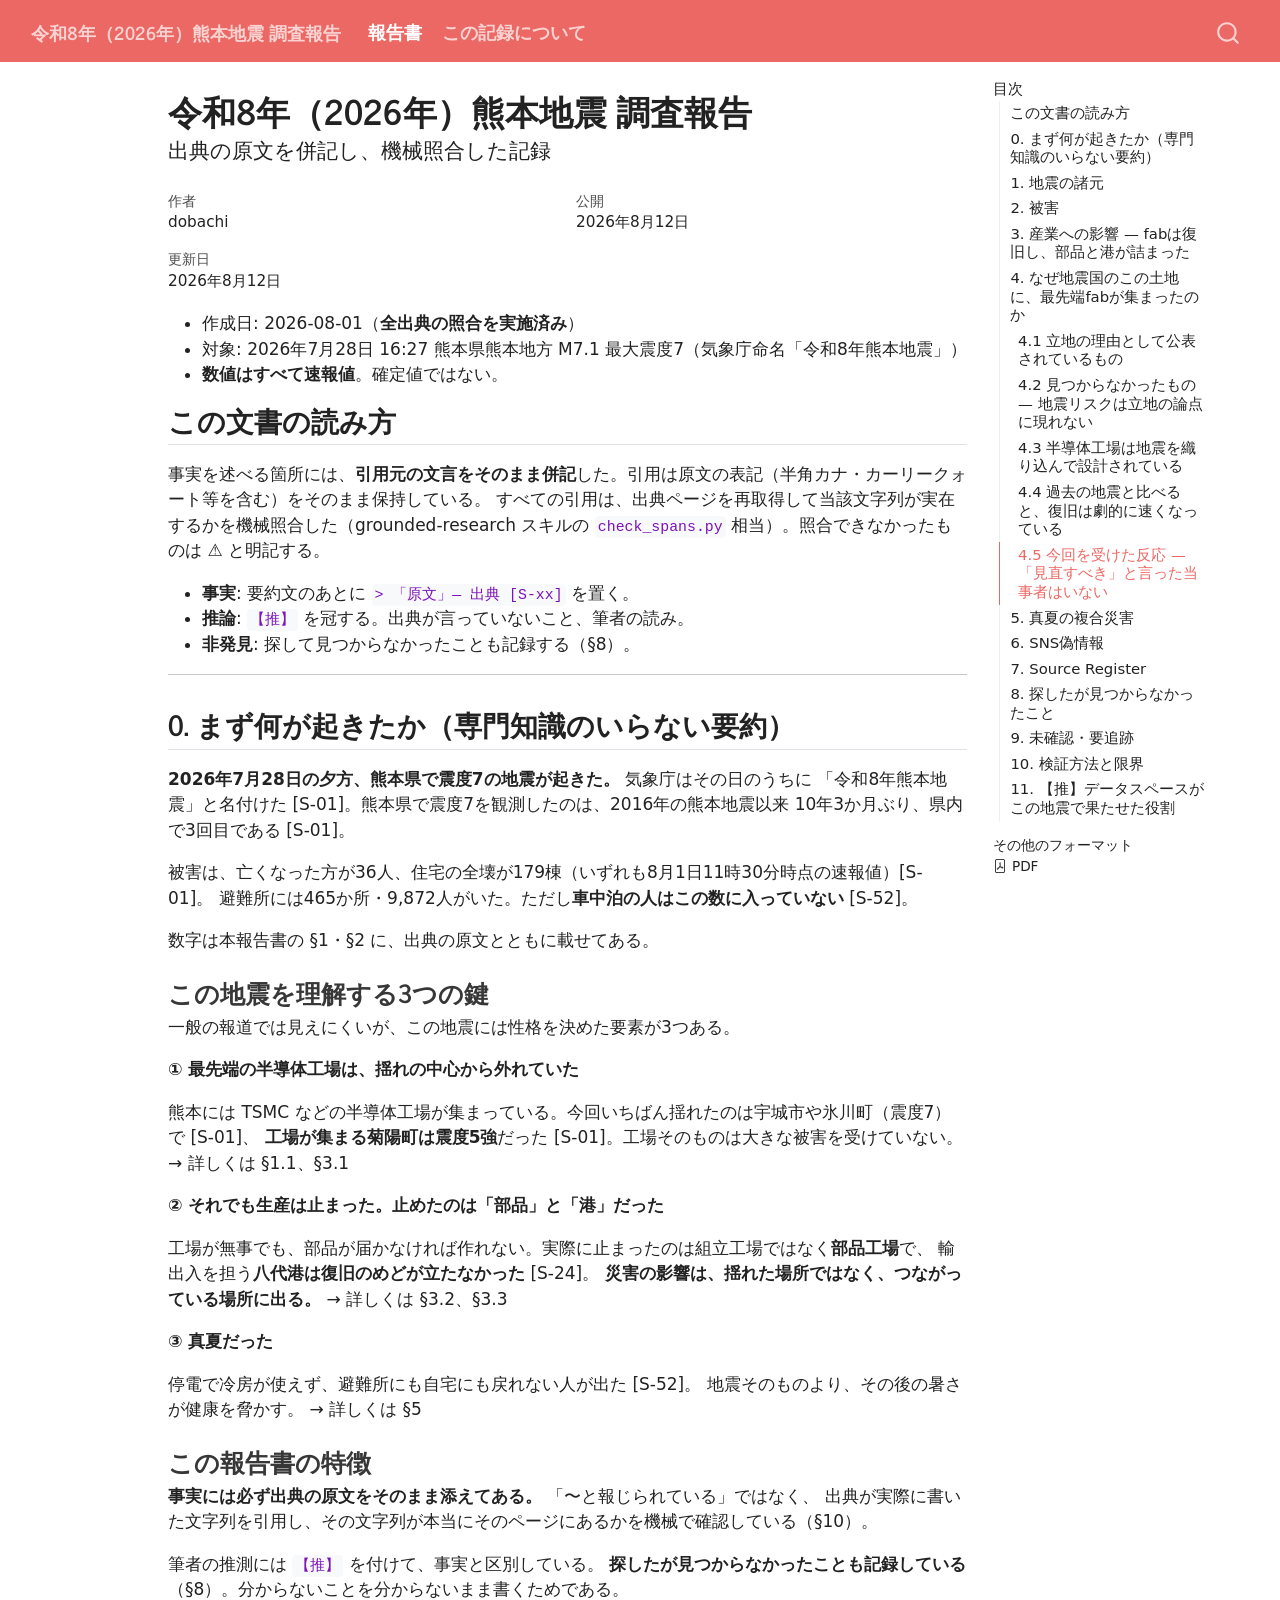
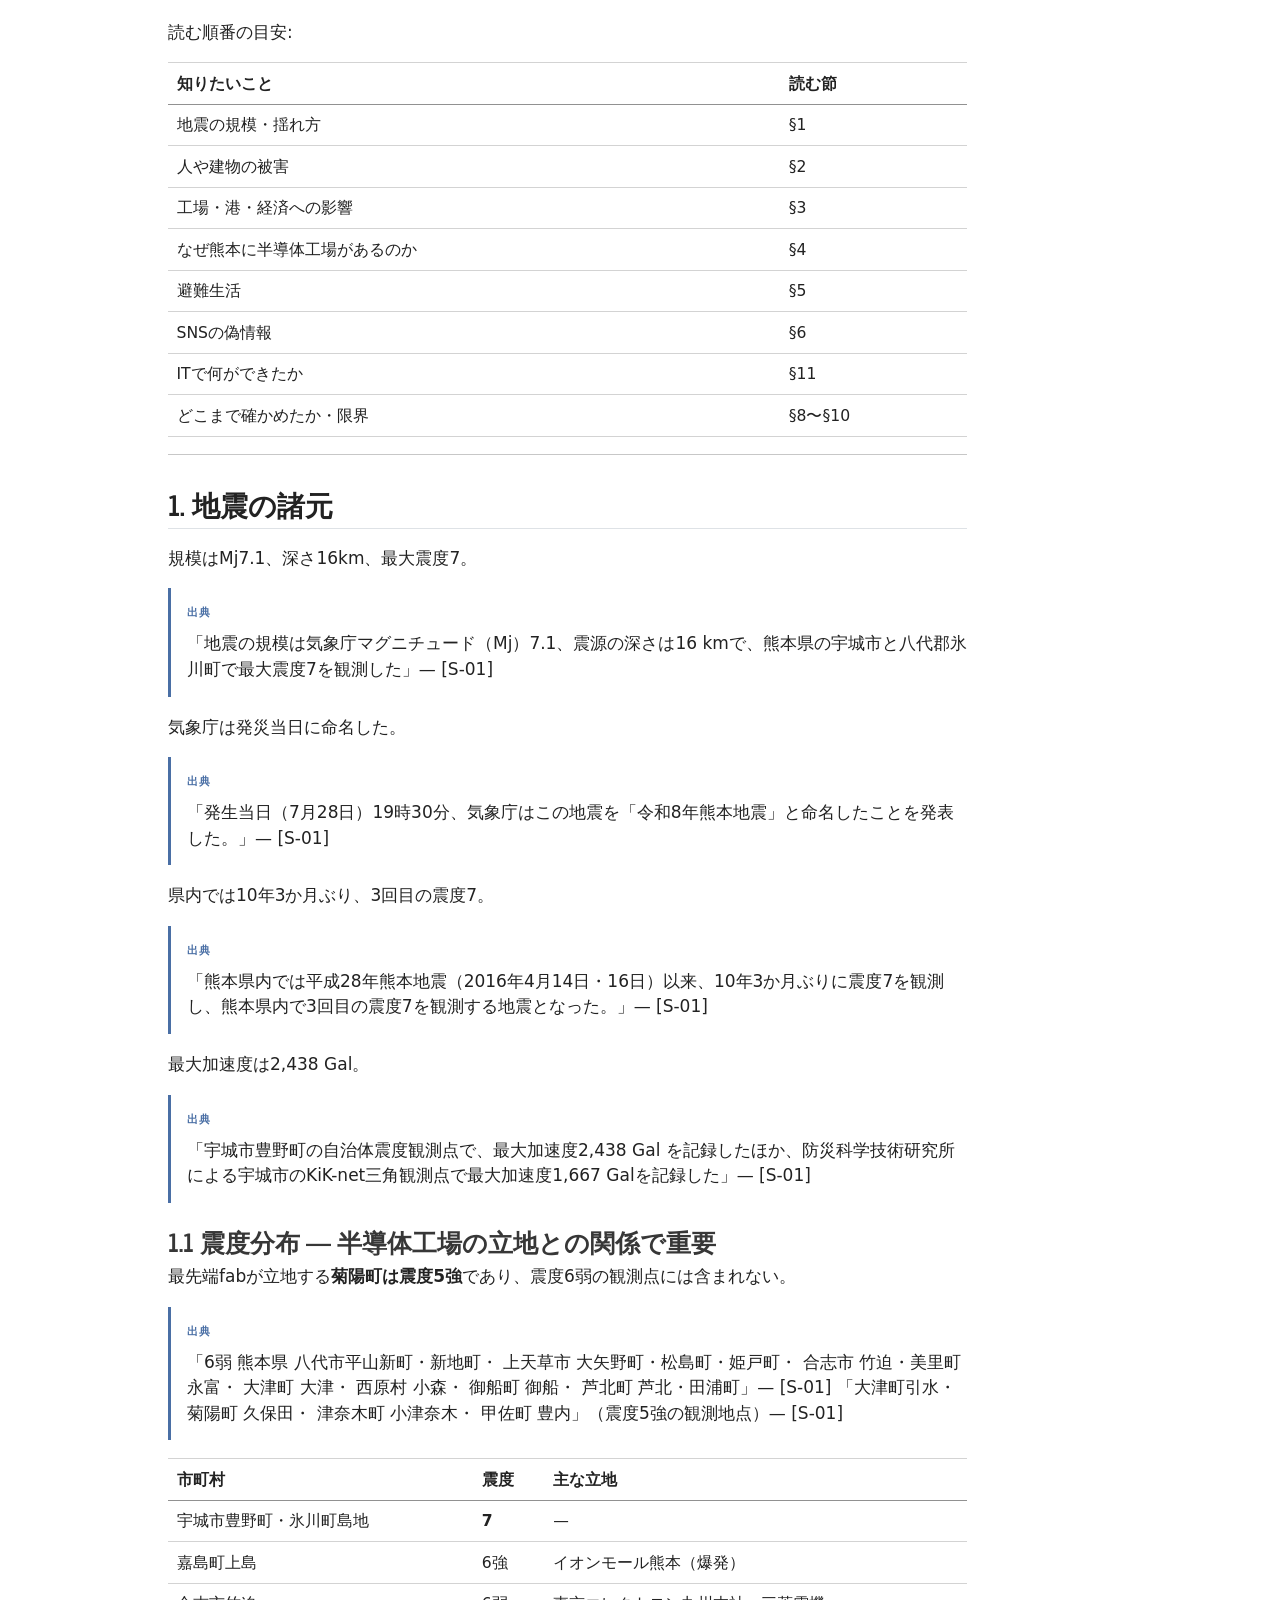
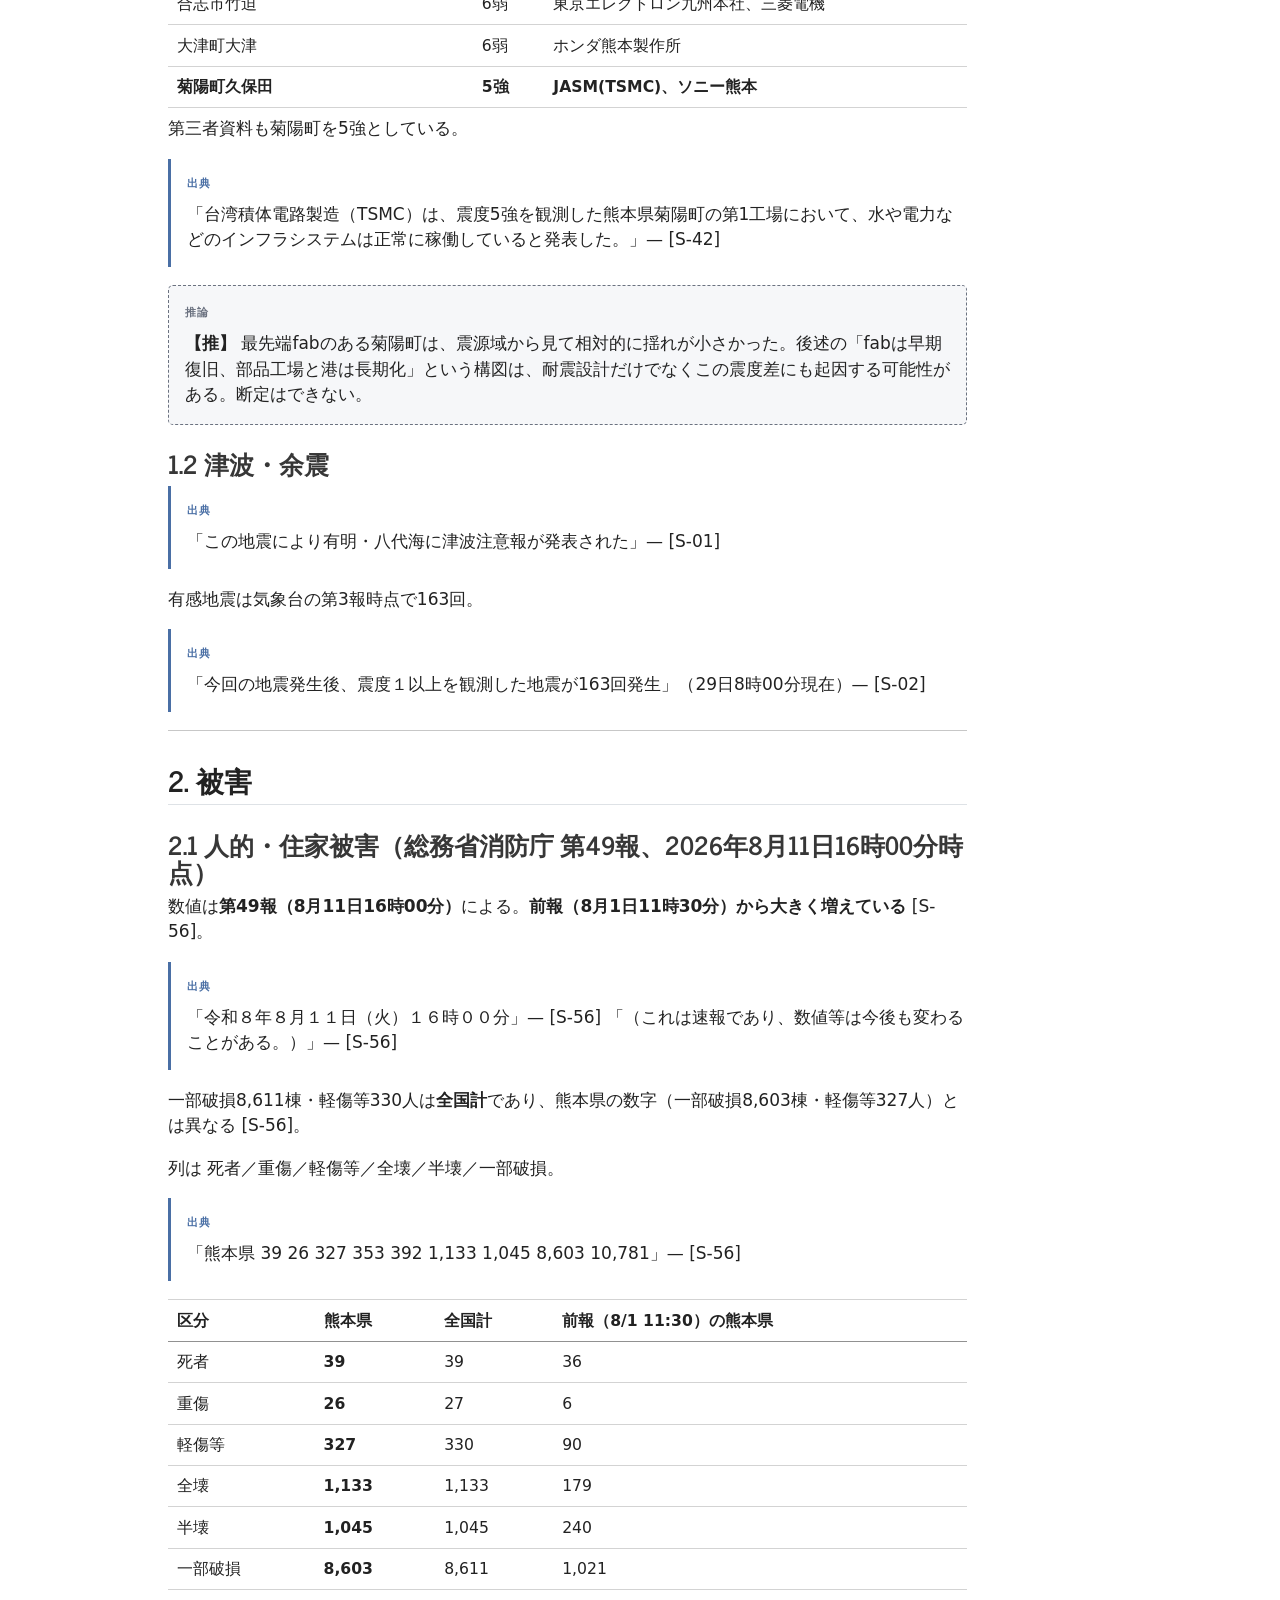
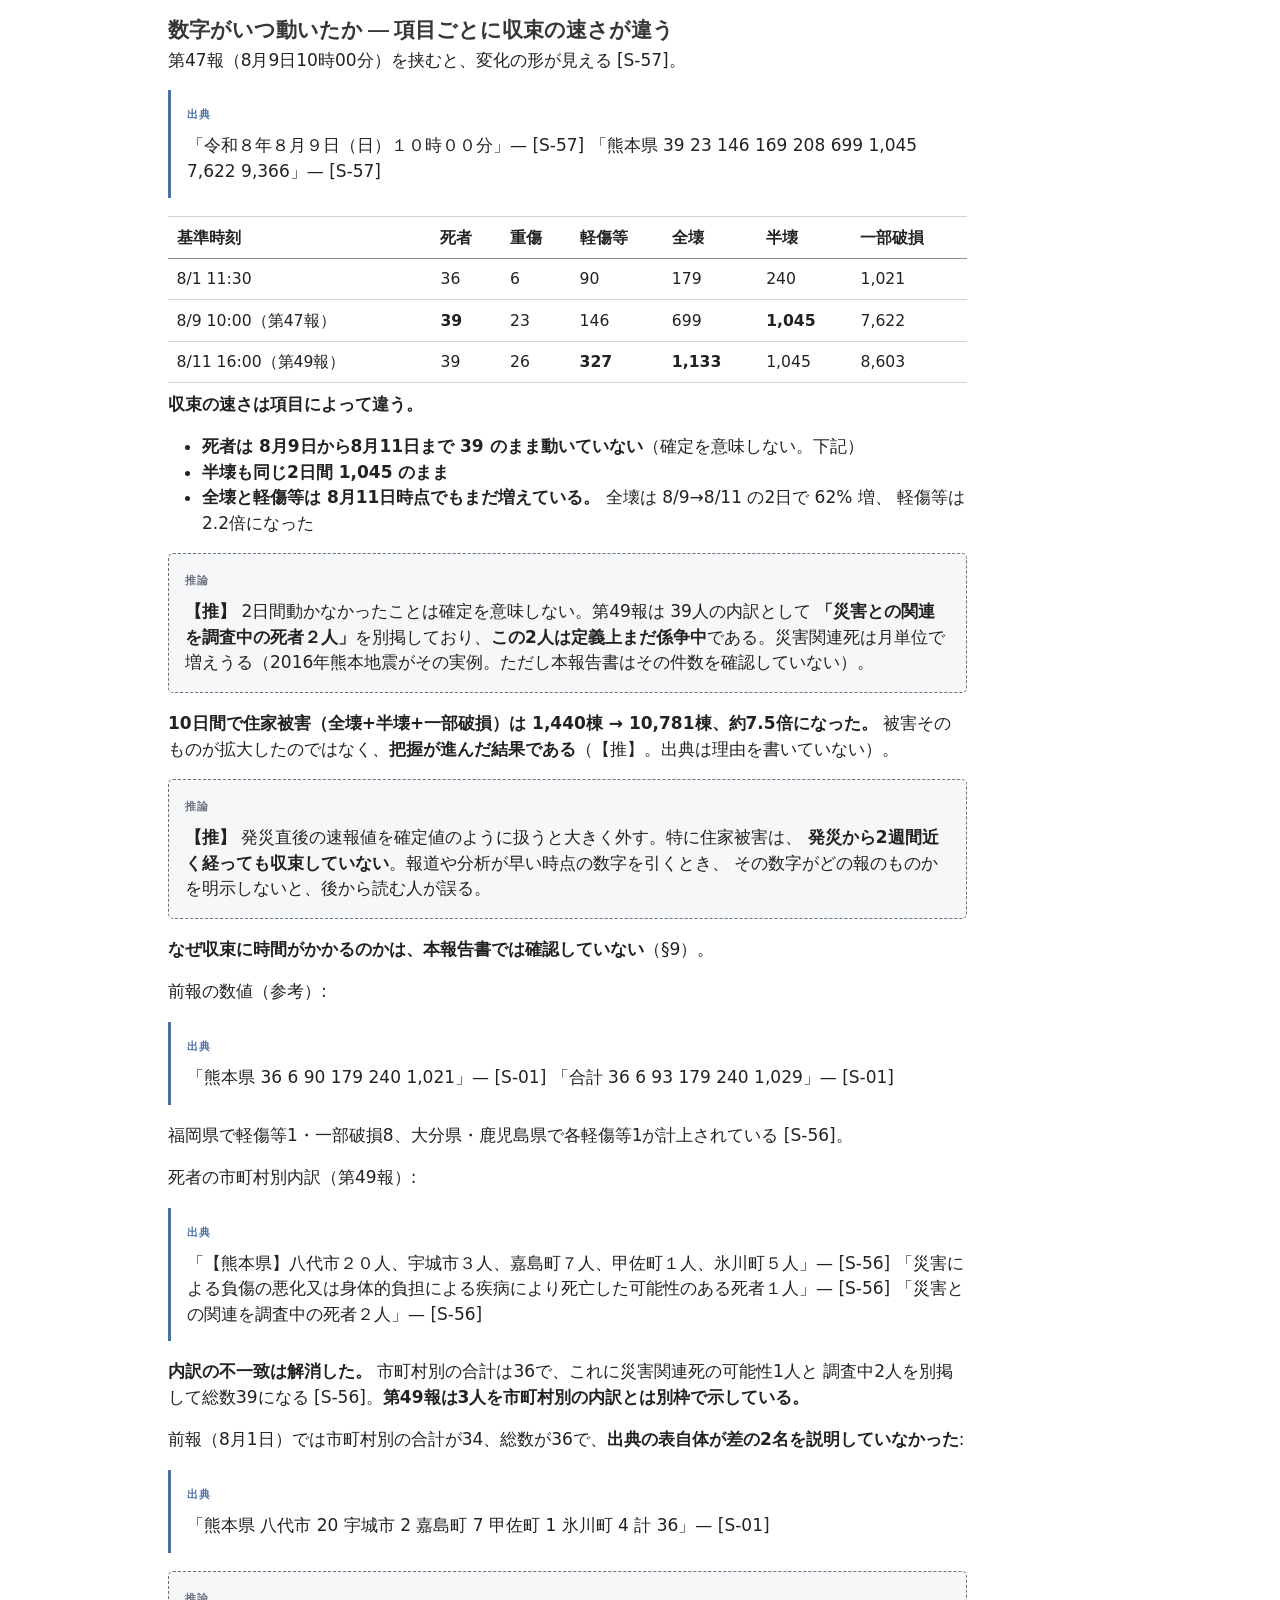
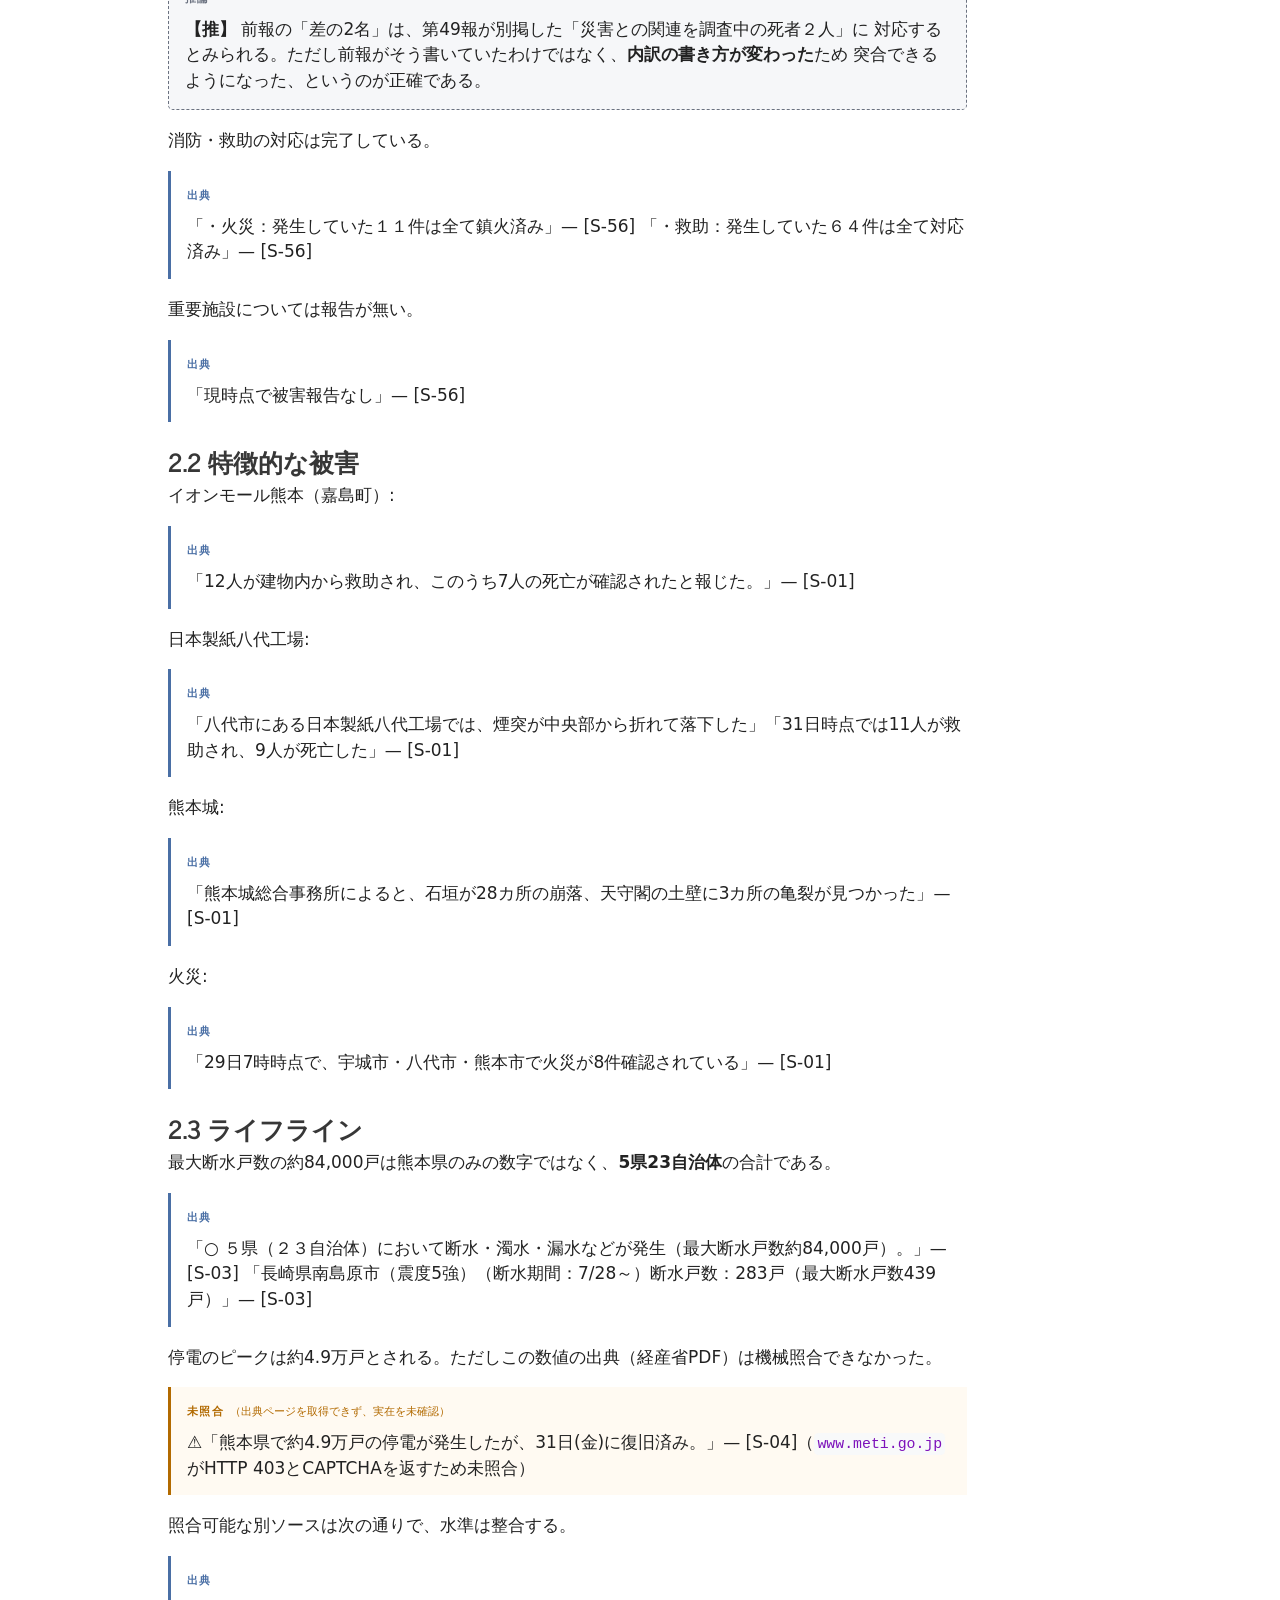
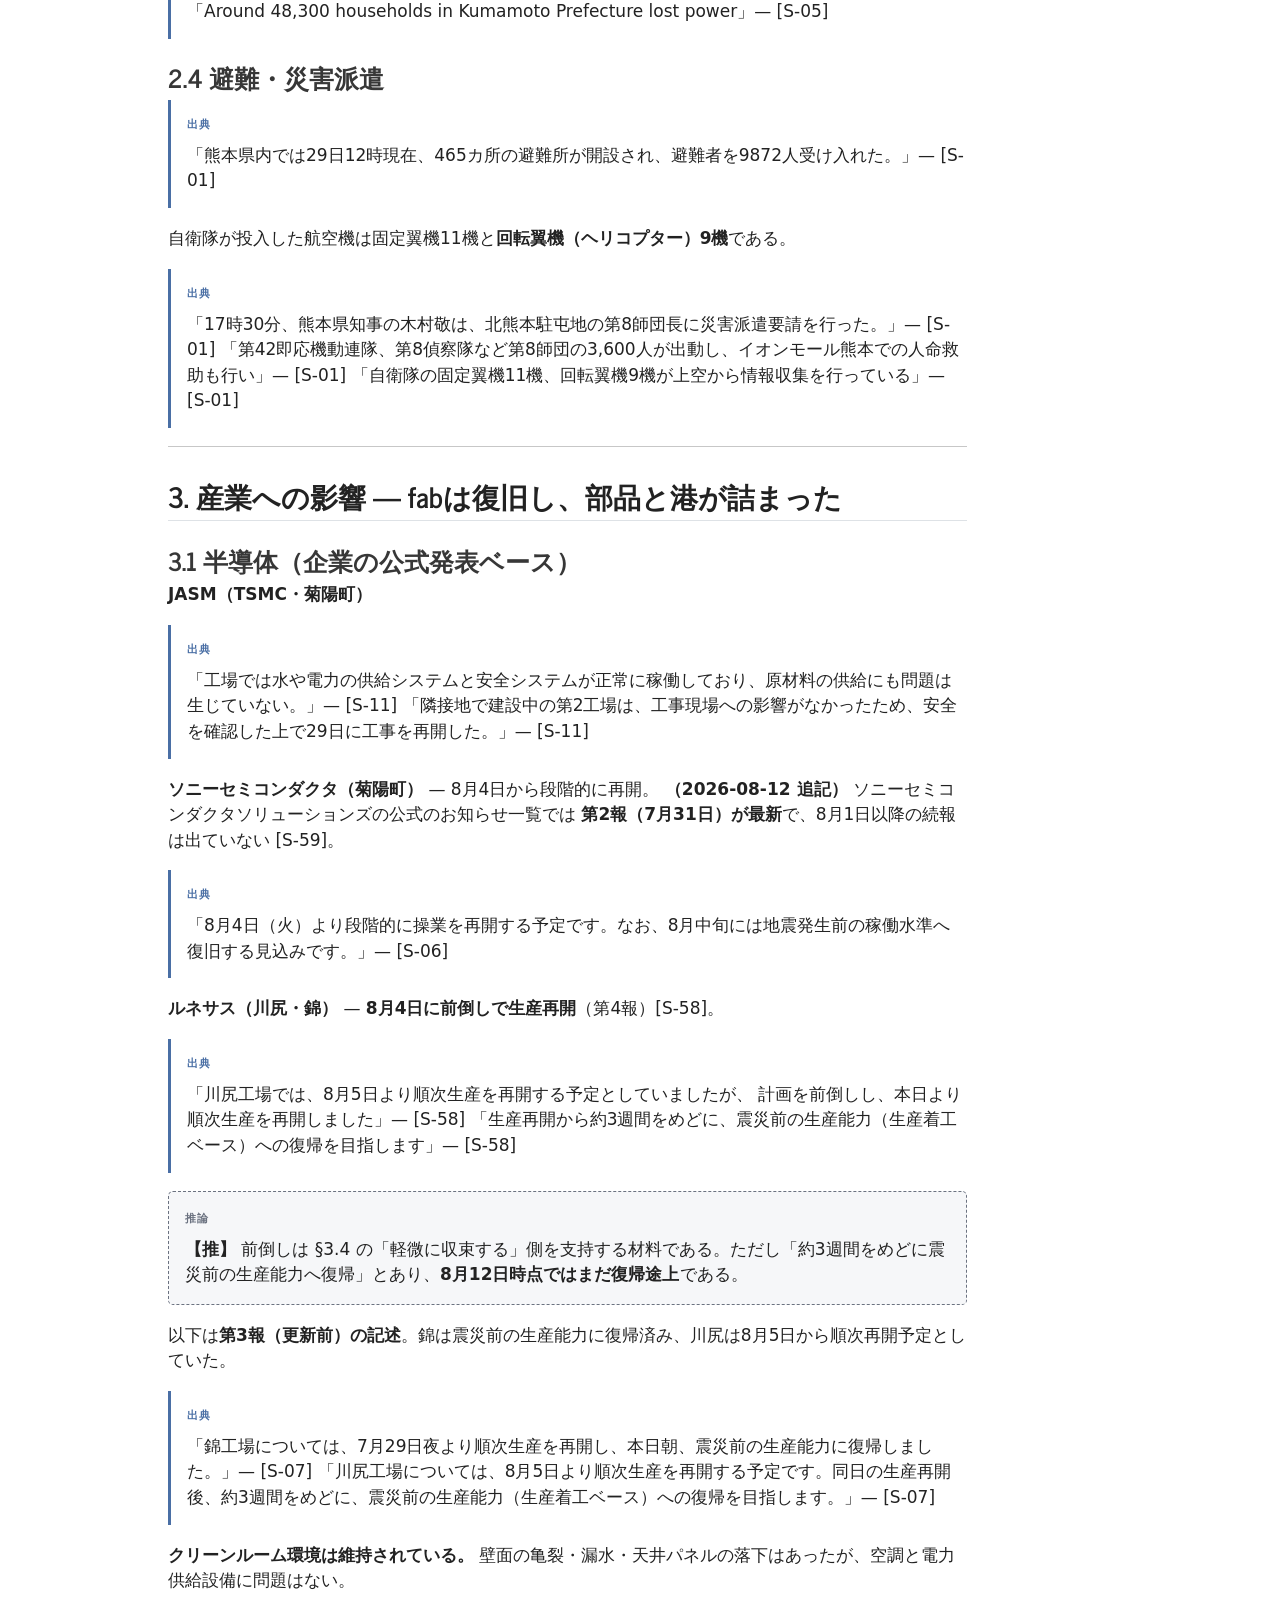
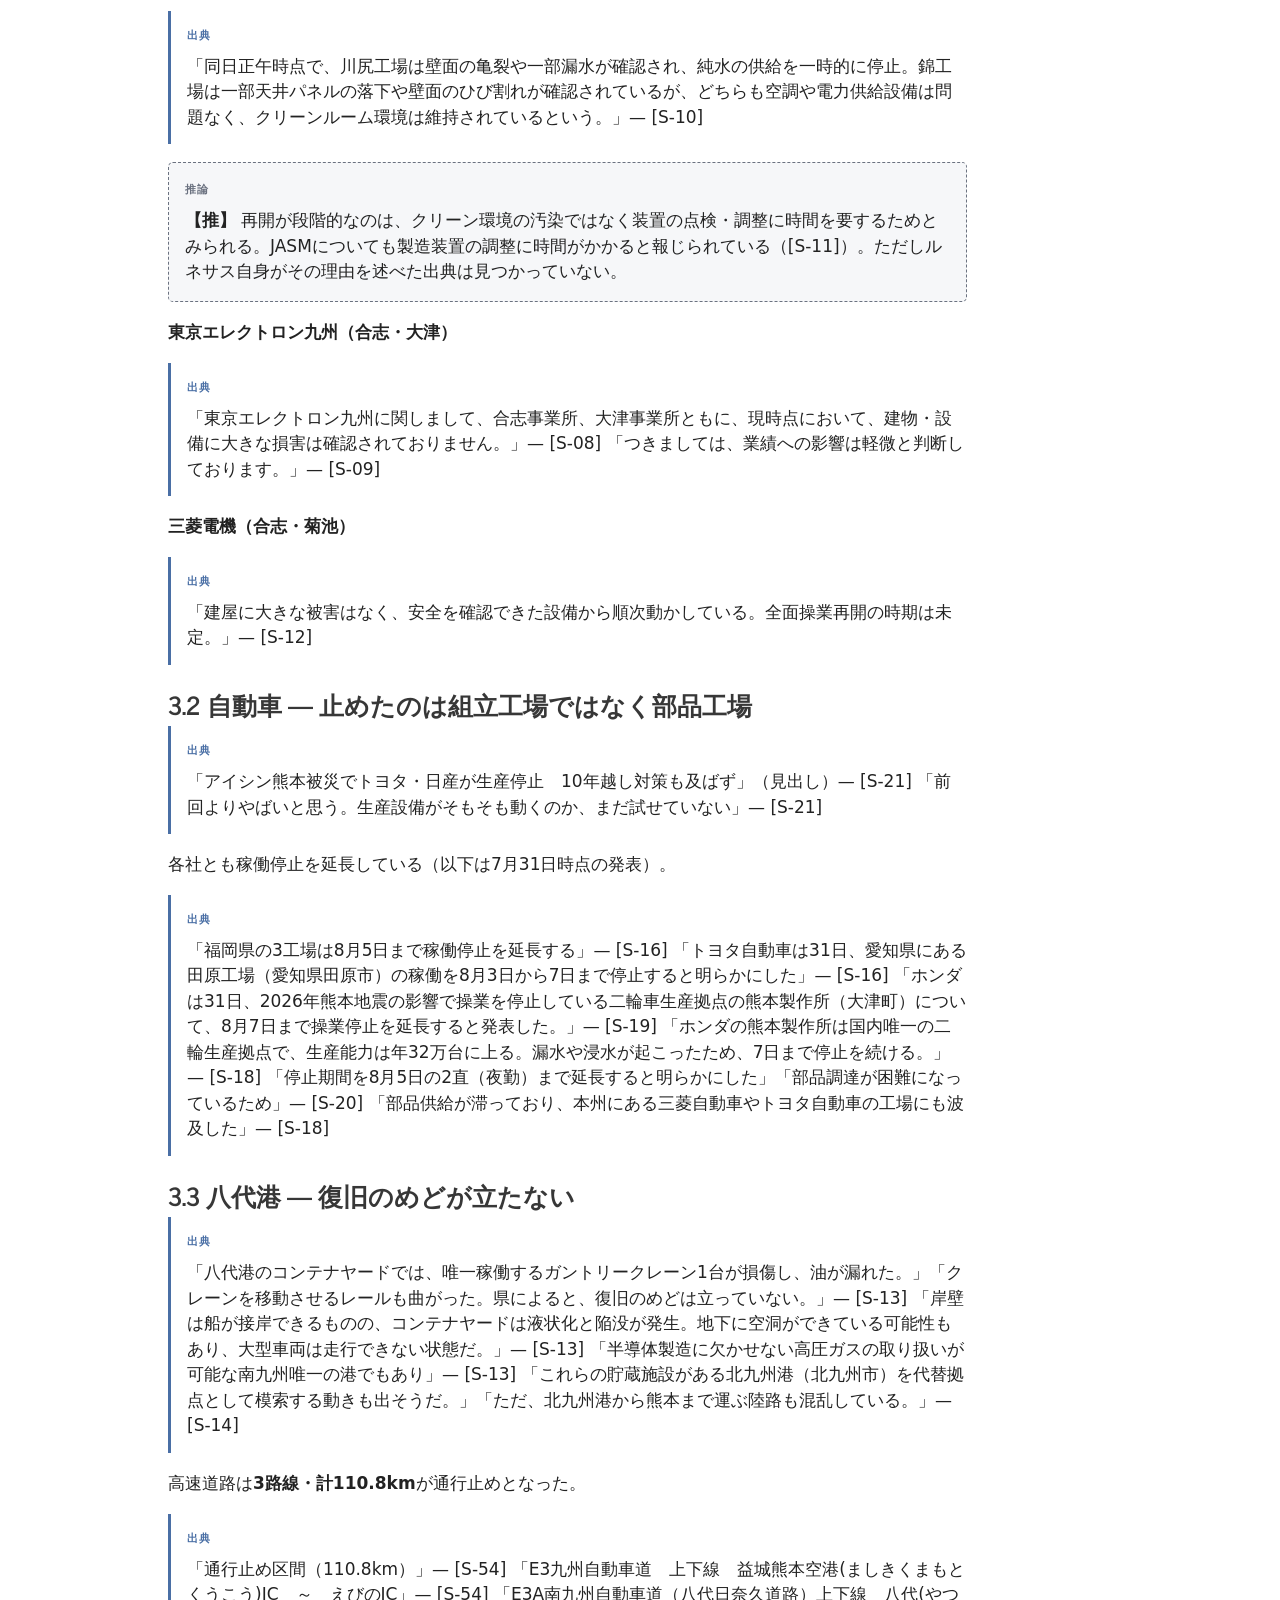
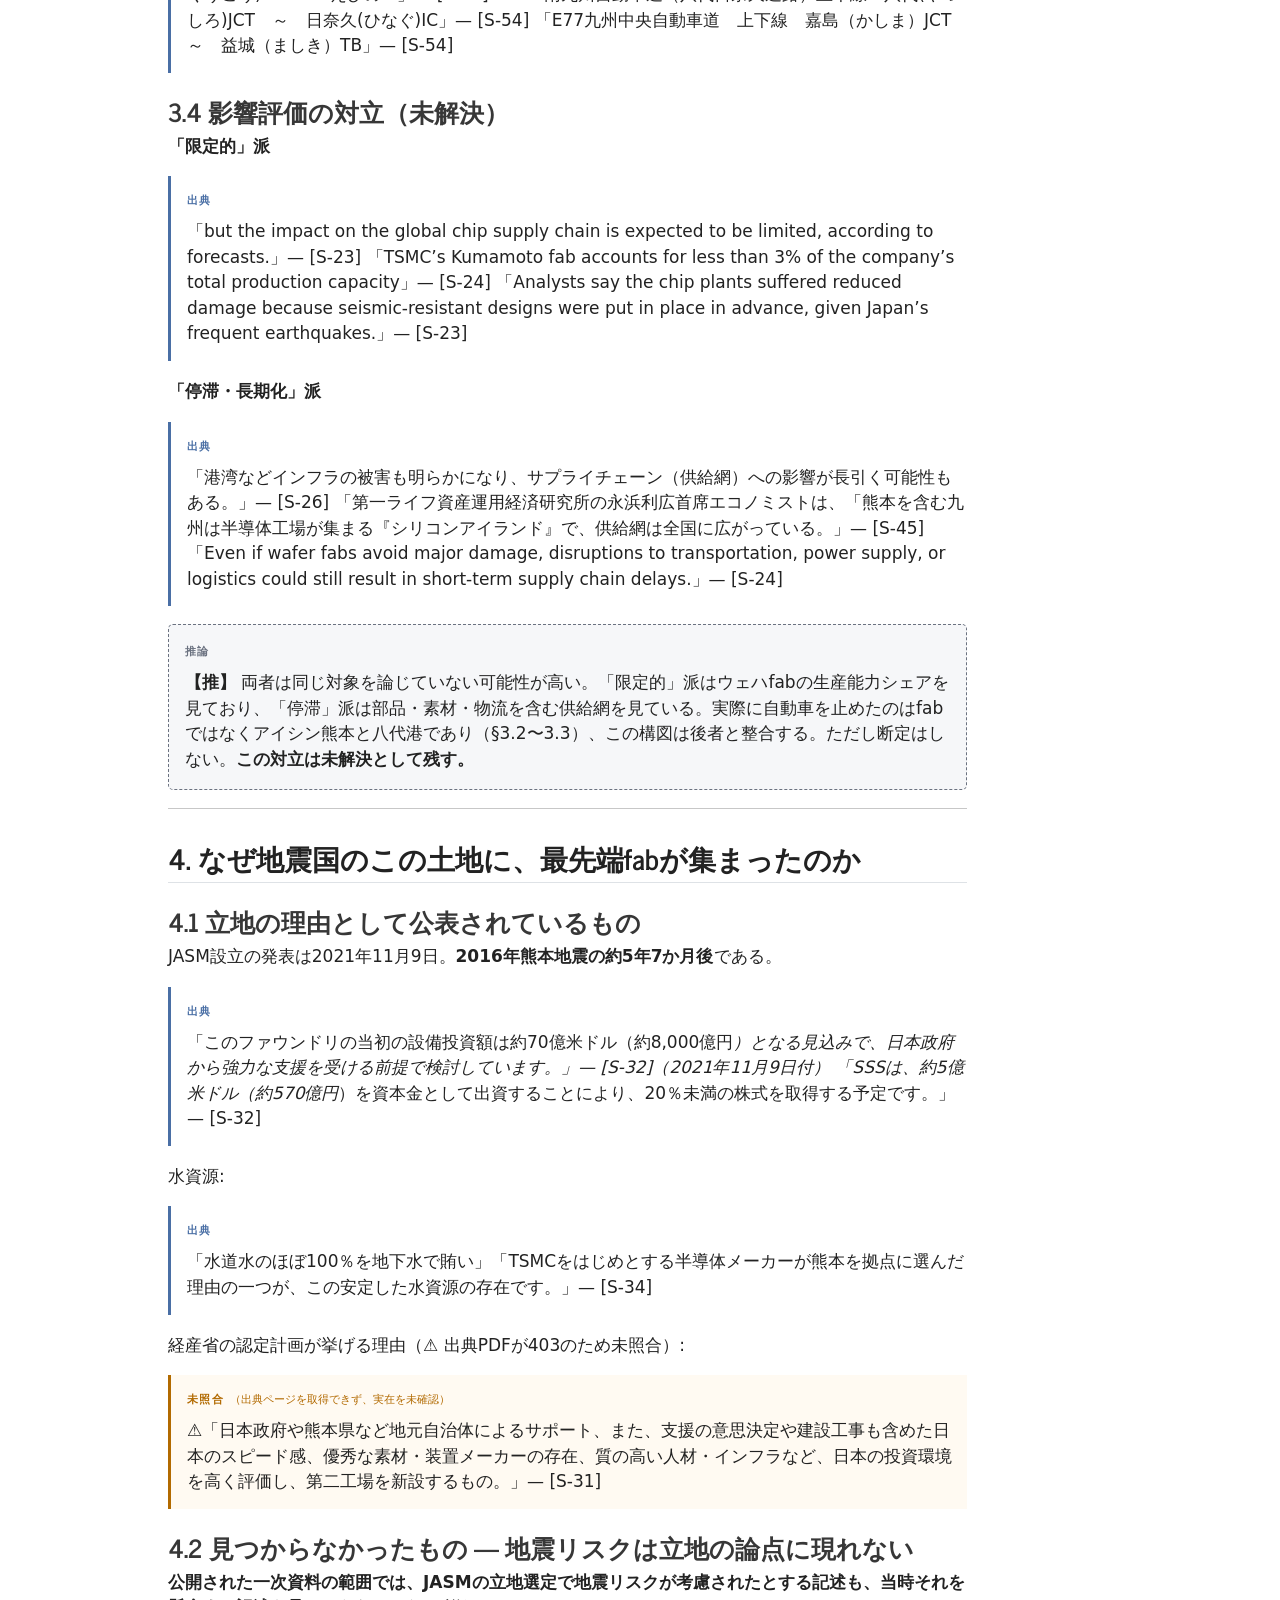
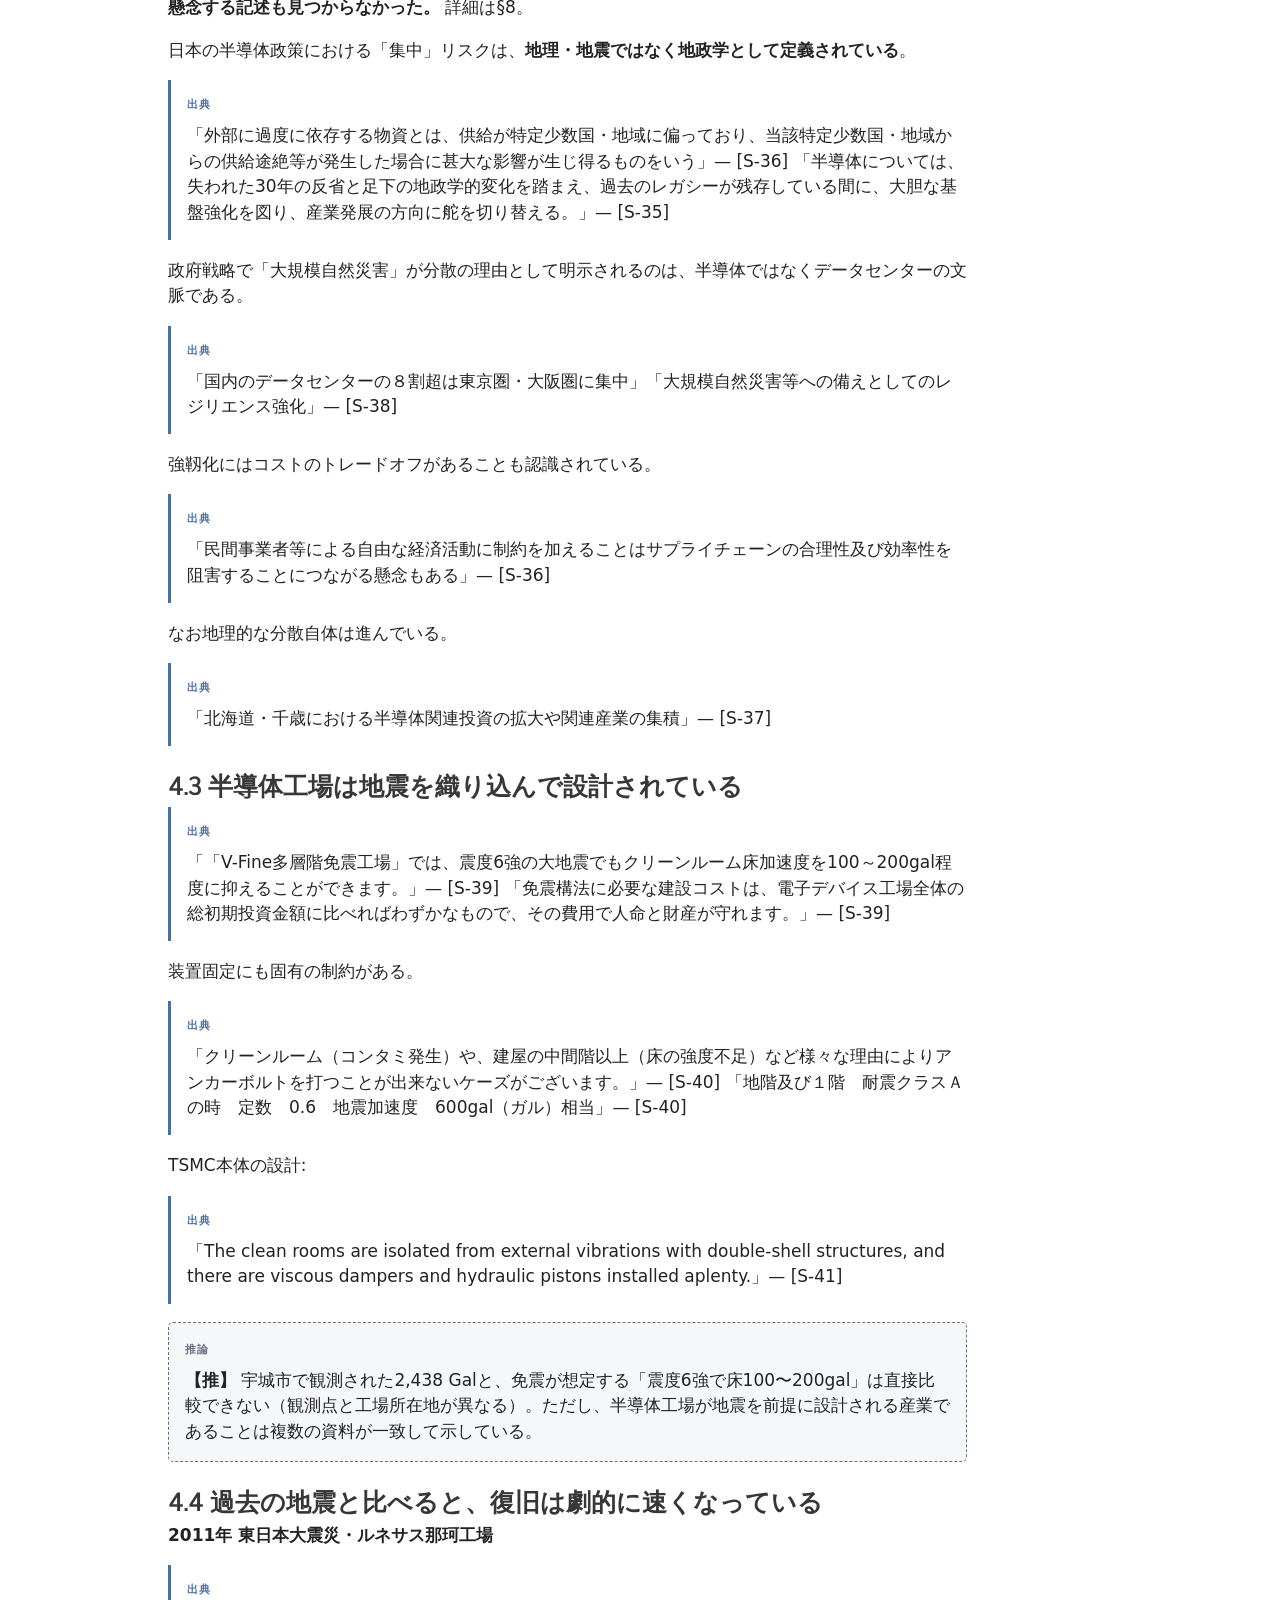
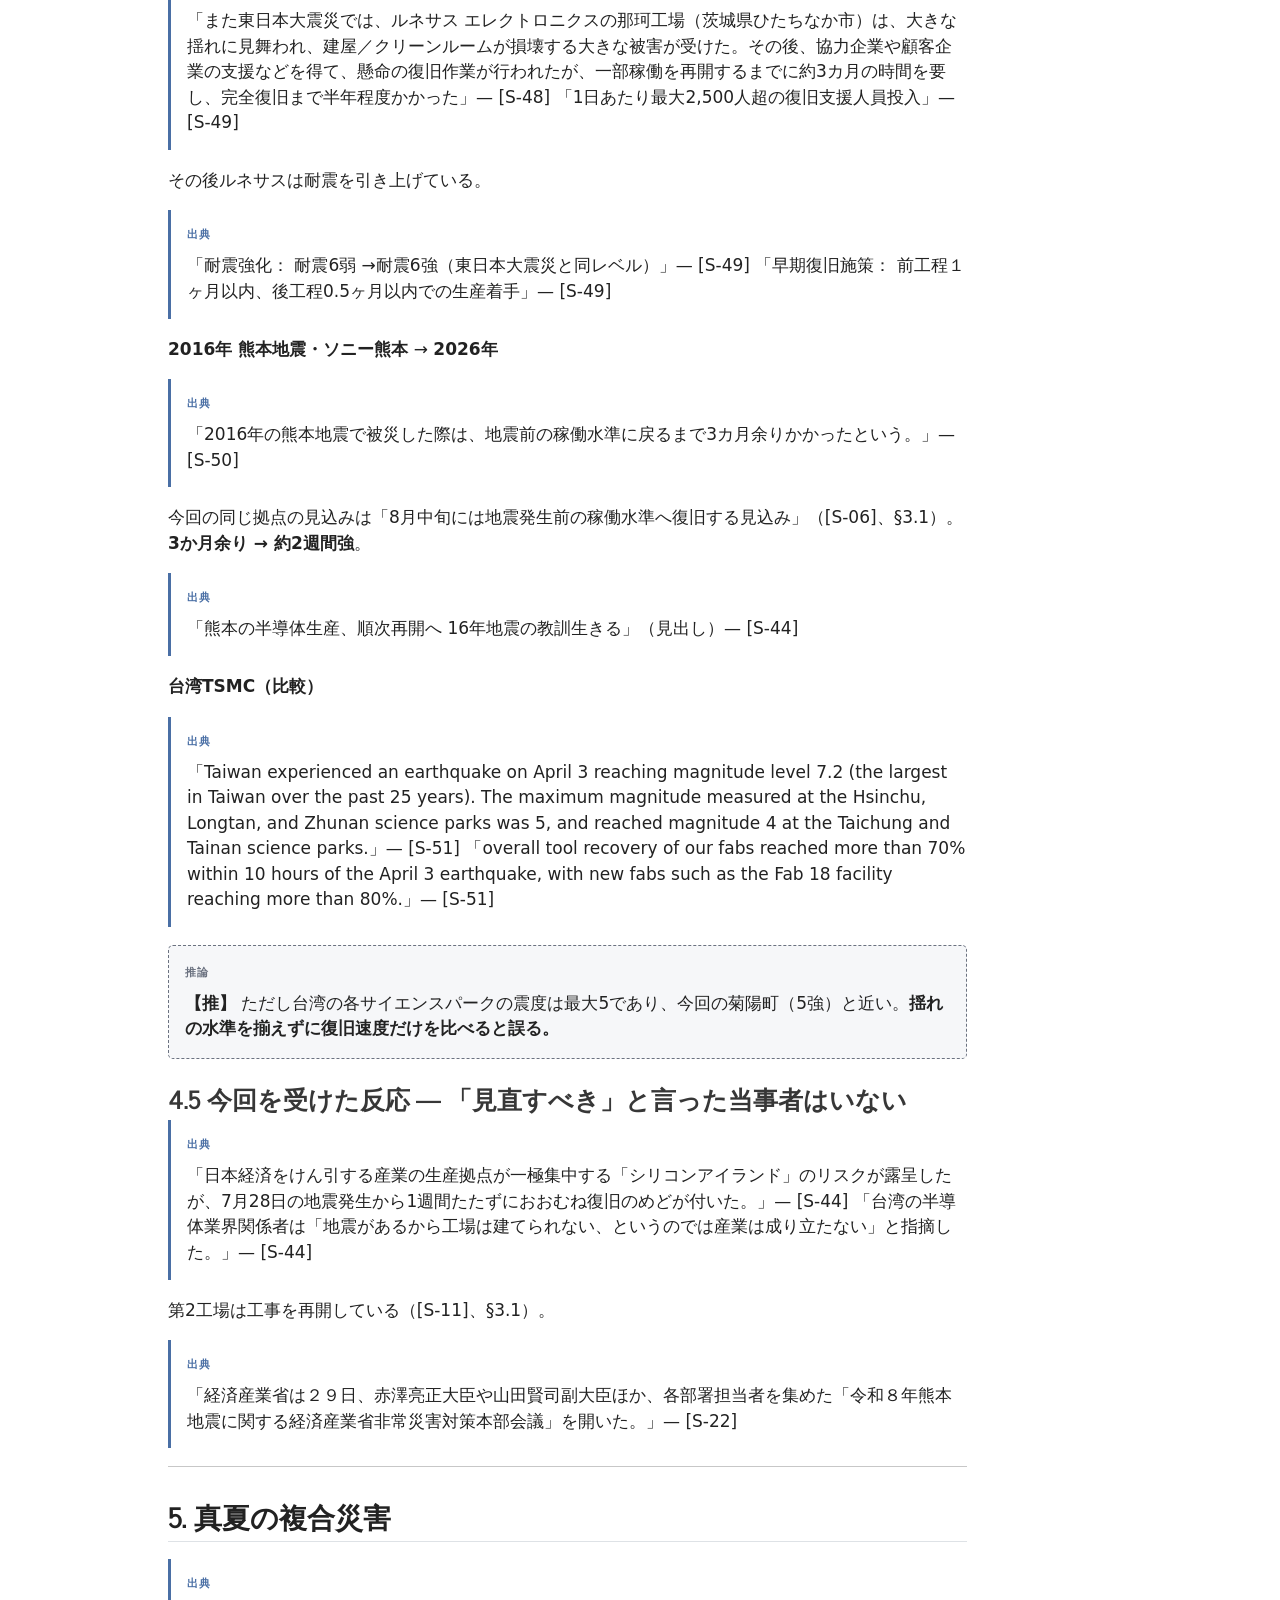
==== commit d4e7d56d: "独立レビューの指摘5件を反映 - §10 の照合結果表が崩れて公開されていた（注が表の途中に割り込み）。注を表外へ - 死者を「確定」と書いていた記述を、観測事実と【推】に分離。調査中2人が含まれる旨" ====
--- a/docs/reports/kumamoto-2026/index.html
+++ b/docs/reports/kumamoto-2026/index.html
@@ -553,11 +553,17 @@
 </table>
 <p><strong>収束の速さは項目によって違う。</strong></p>
 <ul>
-<li><strong>死者は 8月9日で確定</strong>し、その後2日間動いていない</li>
-<li><strong>半壊も 8月9日で止まっている</strong>（1,045 のまま）</li>
+<li><strong>死者は 8月9日から8月11日まで 39 のまま動いていない</strong>（確定を意味しない。下記）</li>
+<li><strong>半壊も同じ2日間 1,045 のまま</strong></li>
 <li><strong>全壊と軽傷等は 8月11日時点でもまだ増えている。</strong> 全壊は 8/9→8/11 の2日で 62% 増、 軽傷等は 2.2倍になった</li>
 </ul>
-<p><strong>10日間で住家被害は約10倍になった。</strong> 被害そのものが拡大したのではなく、把握が進んだ結果である。</p>
+<div class="inference">
+<div class="etag">
+推論
+</div>
+<p><strong>【推】</strong> 2日間動かなかったことは確定を意味しない。第49報は 39人の内訳として <strong>「災害との関連を調査中の死者２人」</strong>を別掲しており、<strong>この2人は定義上まだ係争中</strong>である。災害関連死は月単位で増えうる（2016年熊本地震がその実例。ただし本報告書はその件数を確認していない）。</p>
+</div>
+<p><strong>10日間で住家被害（全壊+半壊+一部破損）は 1,440棟 → 10,781棟、約7.5倍になった。</strong> 被害そのものが拡大したのではなく、<strong>把握が進んだ結果である</strong>（【推】。出典は理由を書いていない）。</p>
 <div class="inference">
 <div class="etag">
 推論
@@ -695,7 +701,13 @@
 <p>「工場では水や電力の供給システムと安全システムが正常に稼働しており、原材料の供給にも問題は生じていない。」— [S-11] 「隣接地で建設中の第2工場は、工事現場への影響がなかったため、安全を確認した上で29日に工事を再開した。」— [S-11]</p>
 </div>
 <p><strong>ソニーセミコンダクタ（菊陽町）</strong> — 8月4日から段階的に再開。 <strong>（2026-08-12 追記）</strong> ソニーセミコンダクタソリューションズの公式のお知らせ一覧では <strong>第2報（7月31日）が最新</strong>で、8月1日以降の続報は出ていない [S-59]。</p>
-<p><strong>ルネサス（川尻工場・熊本市）</strong> — <strong>8月4日に前倒しで生産再開</strong> [S-58]。</p>
+<div class="evidence">
+<div class="etag">
+出典
+</div>
+<p>「8月4日（火）より段階的に操業を再開する予定です。なお、8月中旬には地震発生前の稼働水準へ復旧する見込みです。」— [S-06]</p>
+</div>
+<p><strong>ルネサス（川尻・錦）</strong> — <strong>8月4日に前倒しで生産再開</strong>（第4報）[S-58]。</p>
 <div class="evidence">
 <div class="etag">
 出典
@@ -706,15 +718,9 @@
 <div class="etag">
 推論
 </div>
-<p><strong>【推】</strong> 復旧が前倒しになった点は、§3.4 の「軽微に収束する」側を支持する材料である。 ただし「約3週間をめどに震災前の生産能力へ復帰」とあり、<strong>8月12日時点ではまだ復帰途上</strong>である。</p>
-</div>
-<div class="evidence">
-<div class="etag">
-出典
-</div>
-<p>「8月4日（火）より段階的に操業を再開する予定です。なお、8月中旬には地震発生前の稼働水準へ復旧する見込みです。」— [S-06]</p>
-</div>
-<p><strong>ルネサス（川尻・錦）</strong> — 錦は震災前の生産能力に復帰済み、川尻は8月5日から順次再開予定。</p>
+<p><strong>【推】</strong> 前倒しは §3.4 の「軽微に収束する」側を支持する材料である。ただし「約3週間をめどに震災前の生産能力へ復帰」とあり、<strong>8月12日時点ではまだ復帰途上</strong>である。</p>
+</div>
+<p>以下は<strong>第3報（更新前）の記述</strong>。錦は震災前の生産能力に復帰済み、川尻は8月5日から順次再開予定としていた。</p>
 <div class="evidence">
 <div class="etag">
 出典
@@ -1433,9 +1439,17 @@
 <td>✅ 出典に実在を確認（FOUND）</td>
 <td><strong>105</strong></td>
 </tr>
+<tr class="odd">
+<td>❌ 不一致（NOT-FOUND）</td>
+<td><strong>0</strong></td>
+</tr>
+<tr class="even">
+<td>⚠️ 取得不能（FETCH-FAIL）</td>
+<td>2（S-04、S-31 — いずれも403）</td>
+</tr>
 </tbody>
 </table>
-<p>※ S-59 は「第2報が最新である」という<strong>一覧ページの状態</strong>を根拠にしており、引用スパンは取っていない。 | ❌ 不一致（NOT-FOUND） | <strong>0</strong> | | ⚠️ 取得不能（FETCH-FAIL） | 2（S-04、S-31 — いずれも403） |</p>
+<p>※ S-59 は「第2報が最新である」という<strong>一覧ページの状態</strong>を根拠にしており、引用スパンは取っていない。</p>
 <p>2026-08-12 の追加17件（S-55 から4件、S-56 から9件、S-57 から2件、S-58 から2件）は、 取得した原文に対して文字列一致を確認済み。S-56・S-57 は PDF を <code>pdftotext -layout</code> で展開して照合した。</p>
 </section>
 <section id="機械が見ていない範囲2026-08-12-に緩めた" class="level3">
@@ -1483,8 +1497,8 @@
 </tr>
 <tr class="even">
 <td>(b)</td>
-<td><strong>数字が突合できない</strong></td>
-<td>§2.1 注「列挙された市町村の合計は34であり、『計36』と一致しない。（略）出典の表自体がこの不一致を説明していない」</td>
+<td><strong>数字が突合できなかった</strong>（<strong>解消済み</strong>）</td>
+<td>§2.1。前報では市町村別の合計34と総数36が合わず、<strong>出典の表自体が差を説明していなかった</strong>。第49報が別掲したことで解消した</td>
 </tr>
 <tr class="odd">
 <td>(c)</td>
@@ -1526,7 +1540,14 @@
 </section>
 <section id="b-数字が突合できない-識別子が揃っていない" class="level3">
 <h3 class="anchored" data-anchor-id="b-数字が突合できない-識別子が揃っていない">11.4 (b) 数字が突合できない — 識別子が揃っていない</h3>
-<p>本報告書の §2.1 は、死者の市町村別内訳の合計（34）と総数（36）が一致せず、 <strong>出典の表自体がその不一致を説明していない</strong>と記録している。§9 でも未解決として残している。</p>
+<p>本報告書の §2.1 は、前報（8月1日）の時点で死者の市町村別内訳の合計（34）と総数（36）が一致せず、 <strong>出典の表自体がその差を説明していなかった</strong>ことを記録している。</p>
+<p><strong>この不一致は 2026-08-12 に解消した。</strong> 第49報が「災害関連死の可能性1人」「調査中2人」を 別掲したためである（§2.1）。</p>
+<div class="evidence">
+<div class="etag">
+出典
+</div>
+<p><strong>提言にとって不利な事実である。</strong> 解消したのは識別子の基盤が入ったからではなく、 <strong>出典側が表の書き方を変えただけ</strong>である。以下の議論は「識別子が揃っていれば もっと早く・確実に突合できた」という主張であって、<strong>この事例がそれを実証したわけではない。</strong></p>
+</div>
 <p>これは「集計が間違っている」という話ではない。<strong>同じ人を数えているかどうかを、 外から確かめる手段が無い</strong>という話である。</p>
 <p>ODS-RAM はこの問題に対応する概念を持つ。</p>
 <div class="evidence">
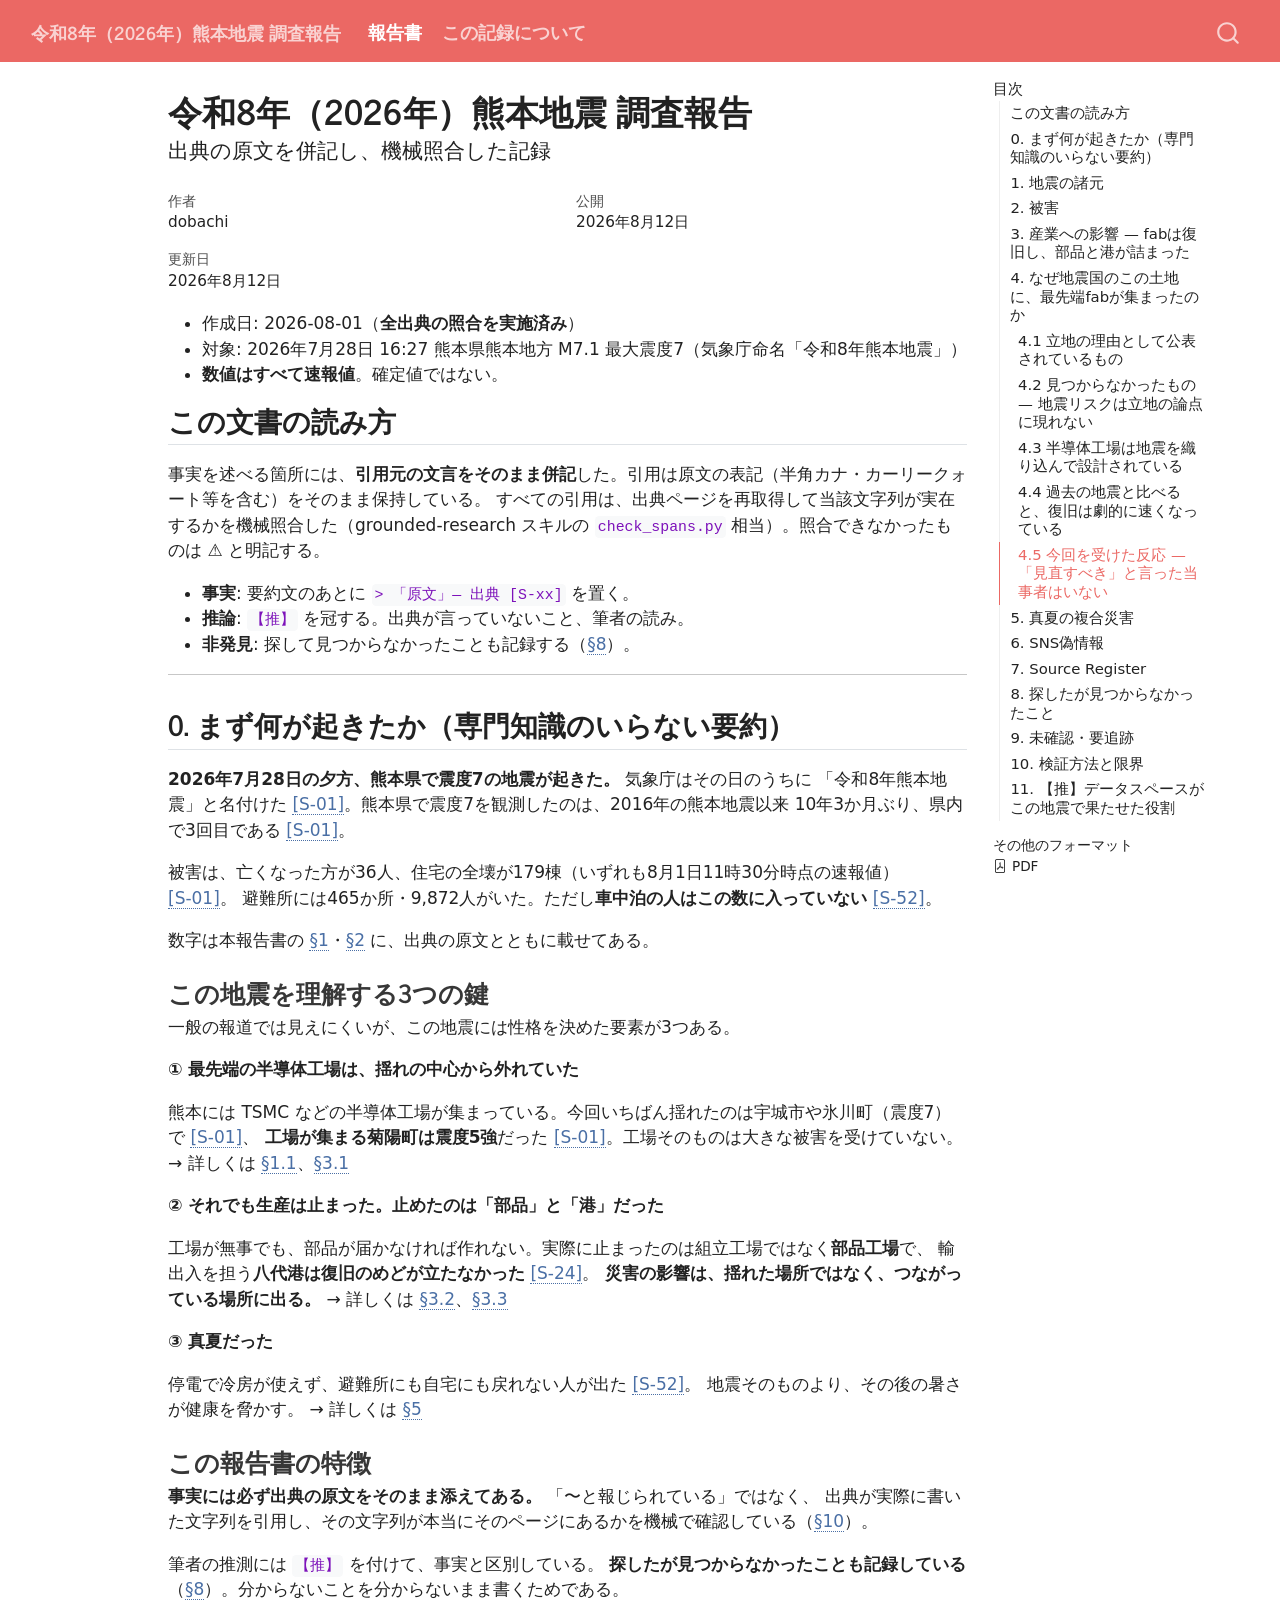
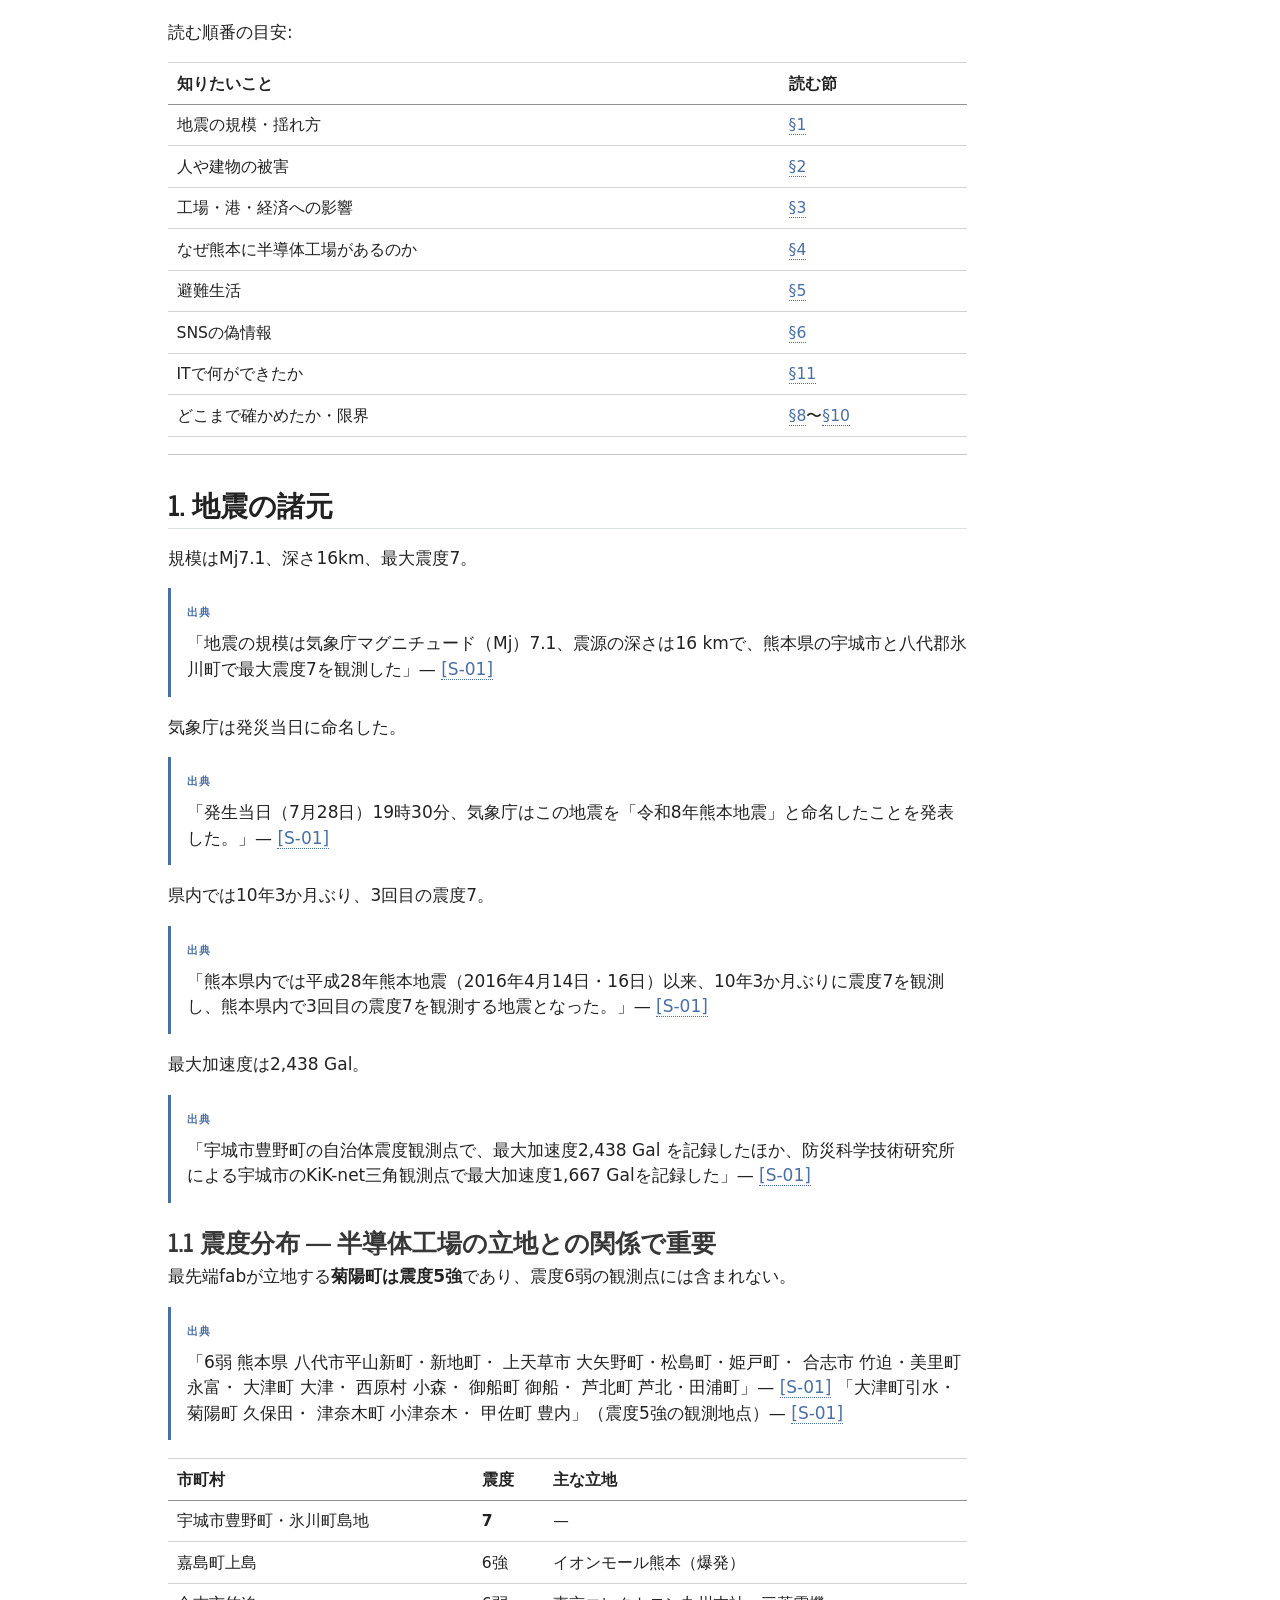
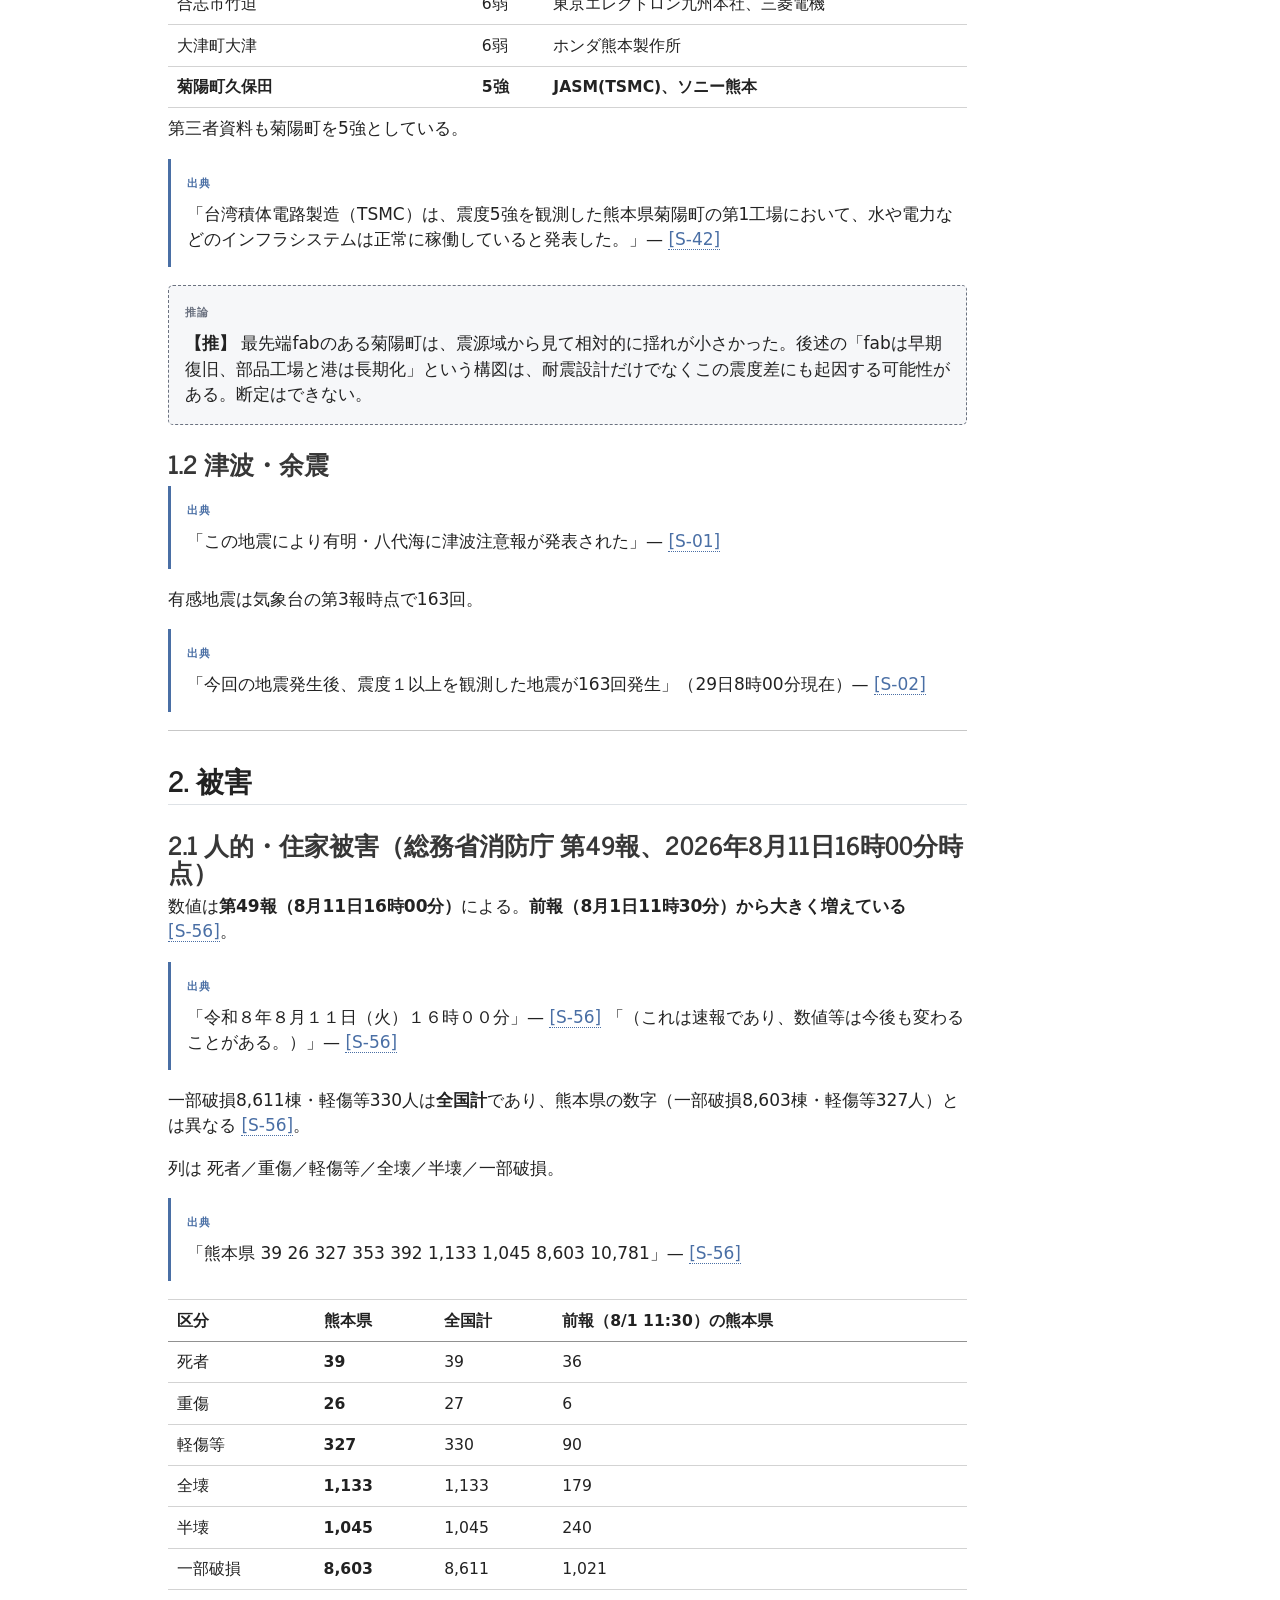
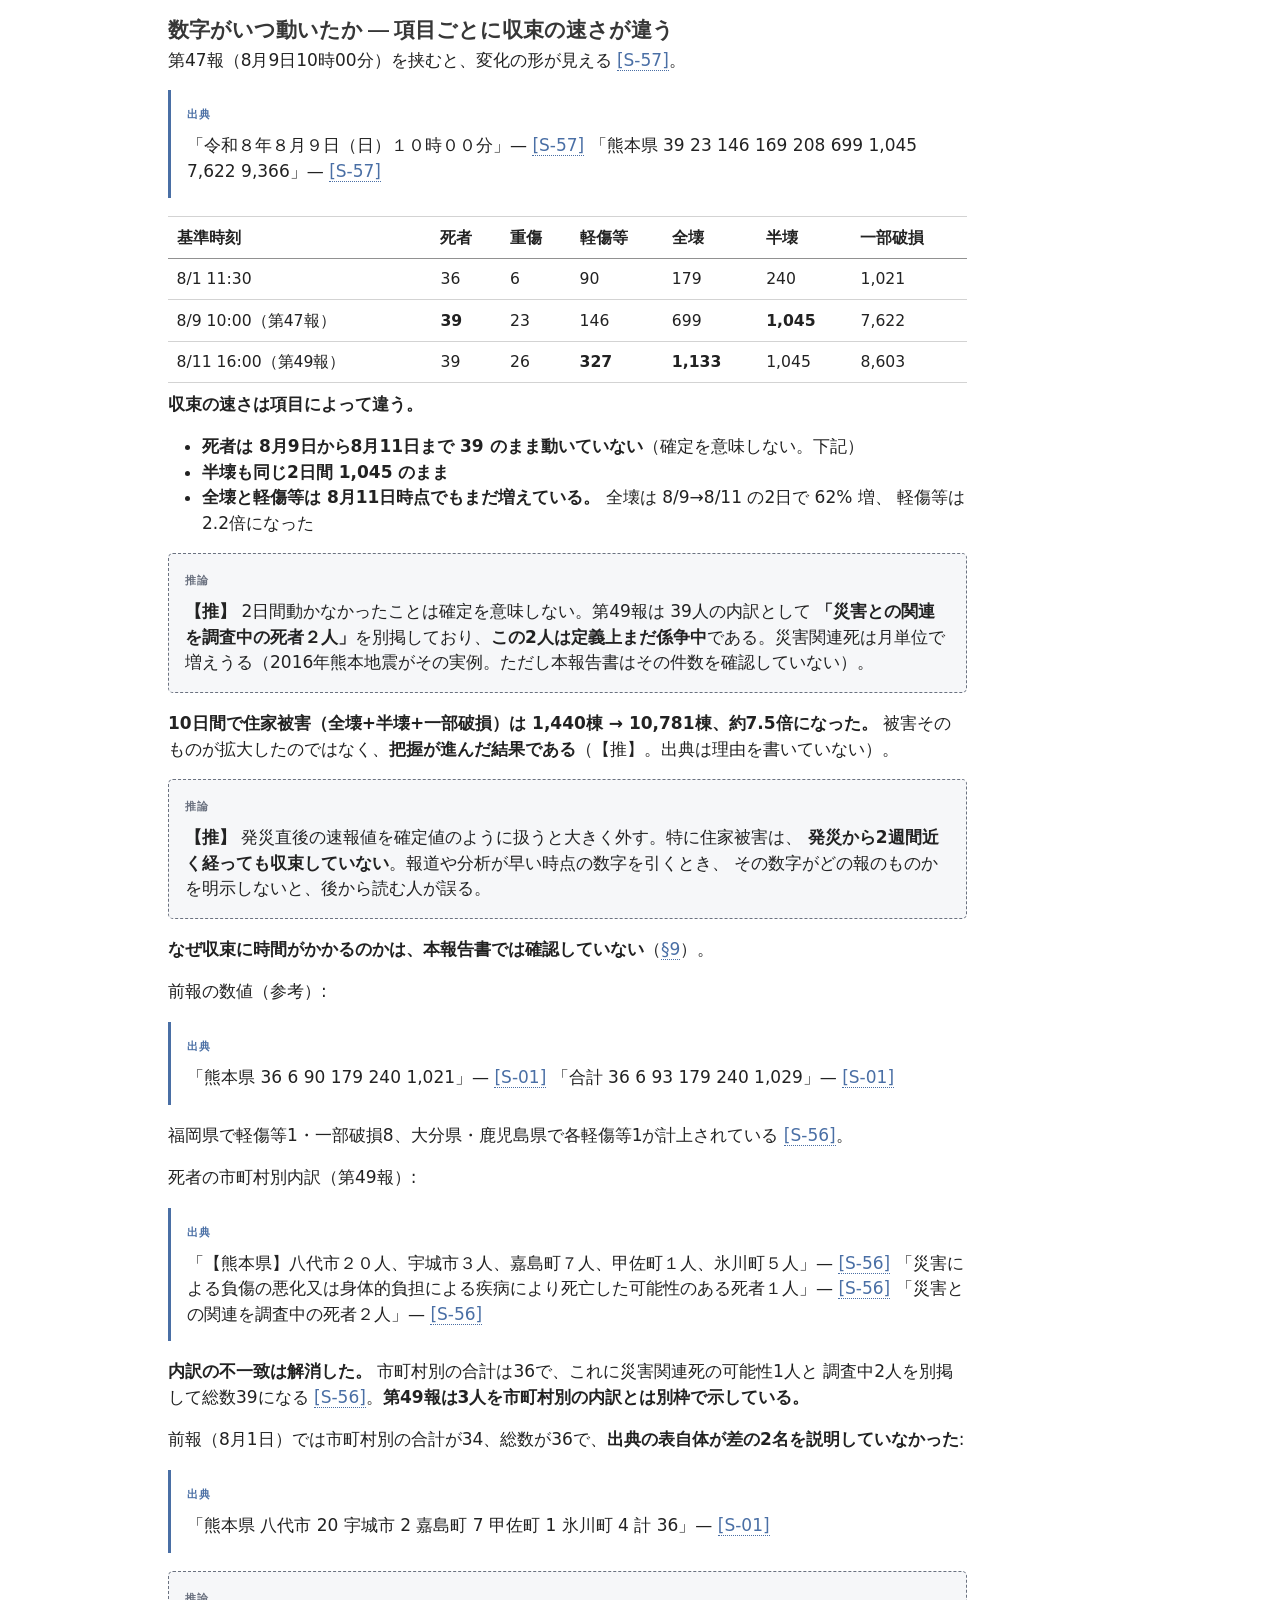
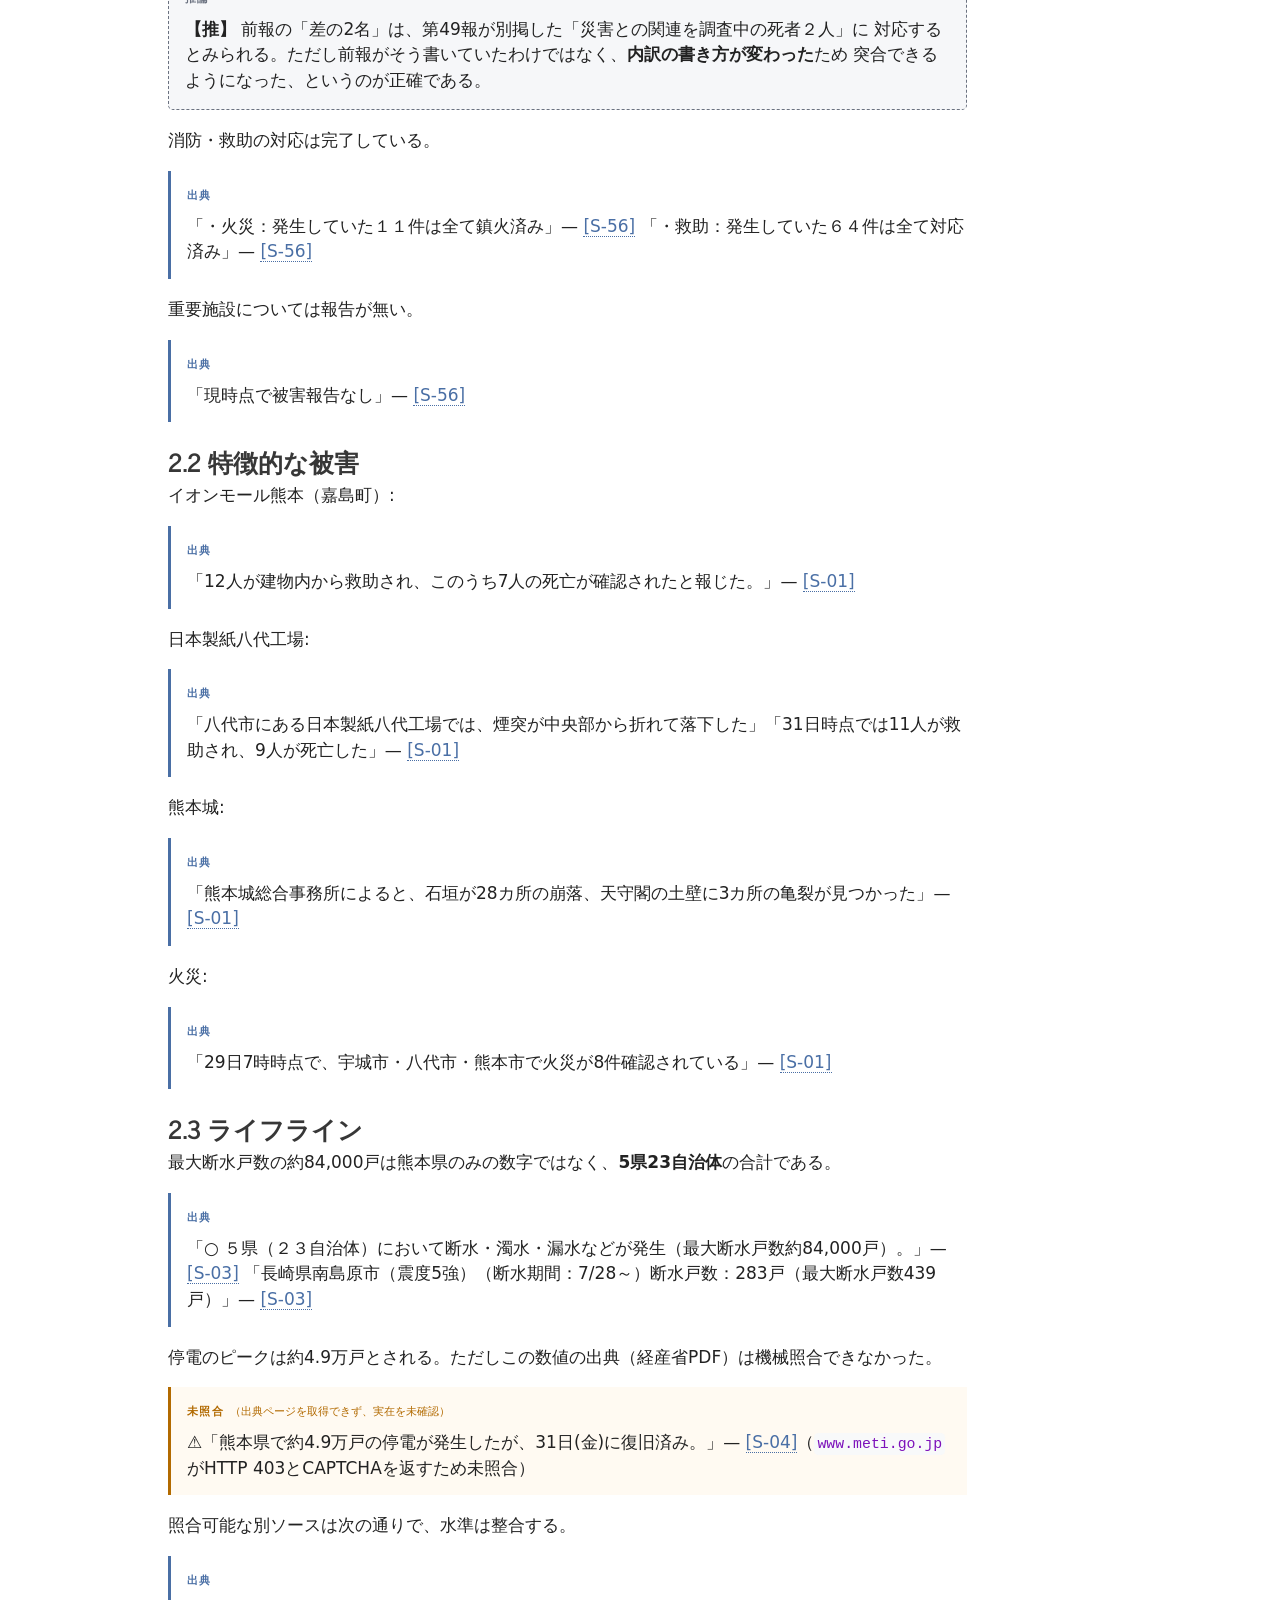
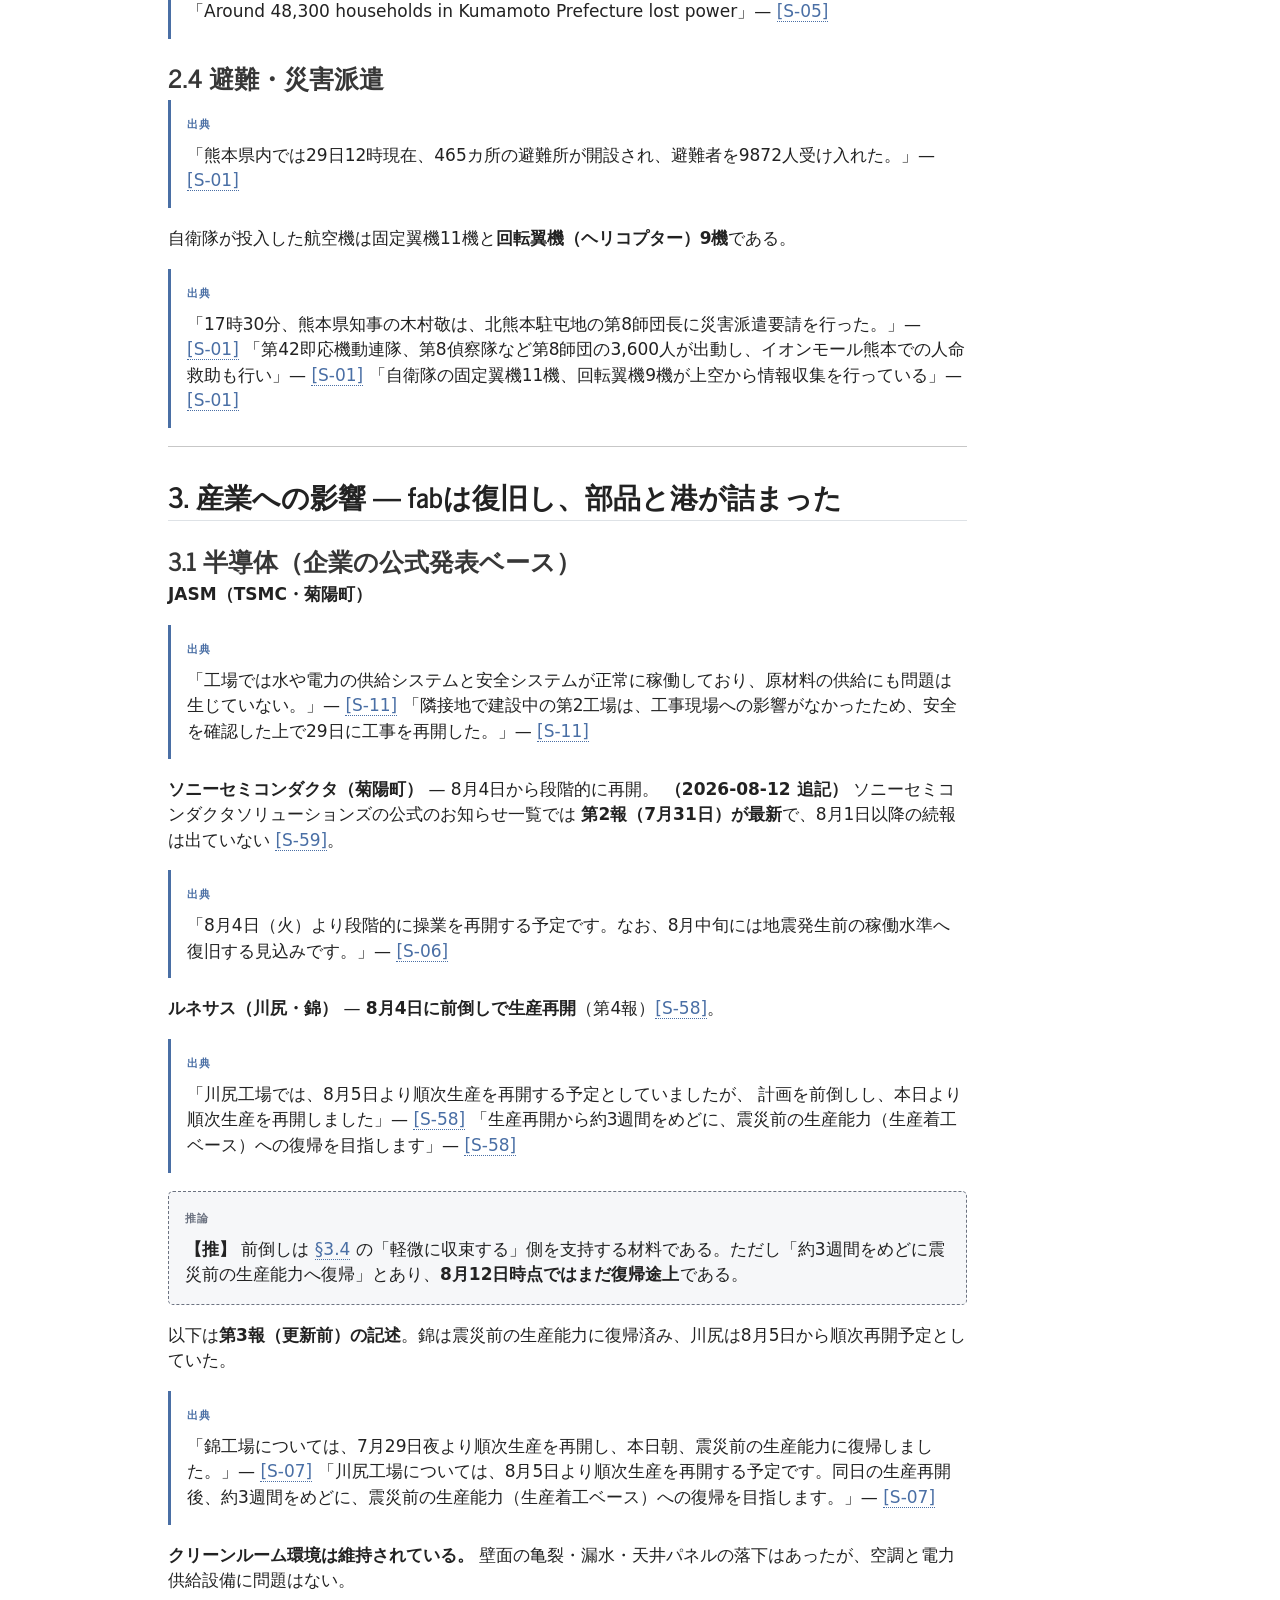
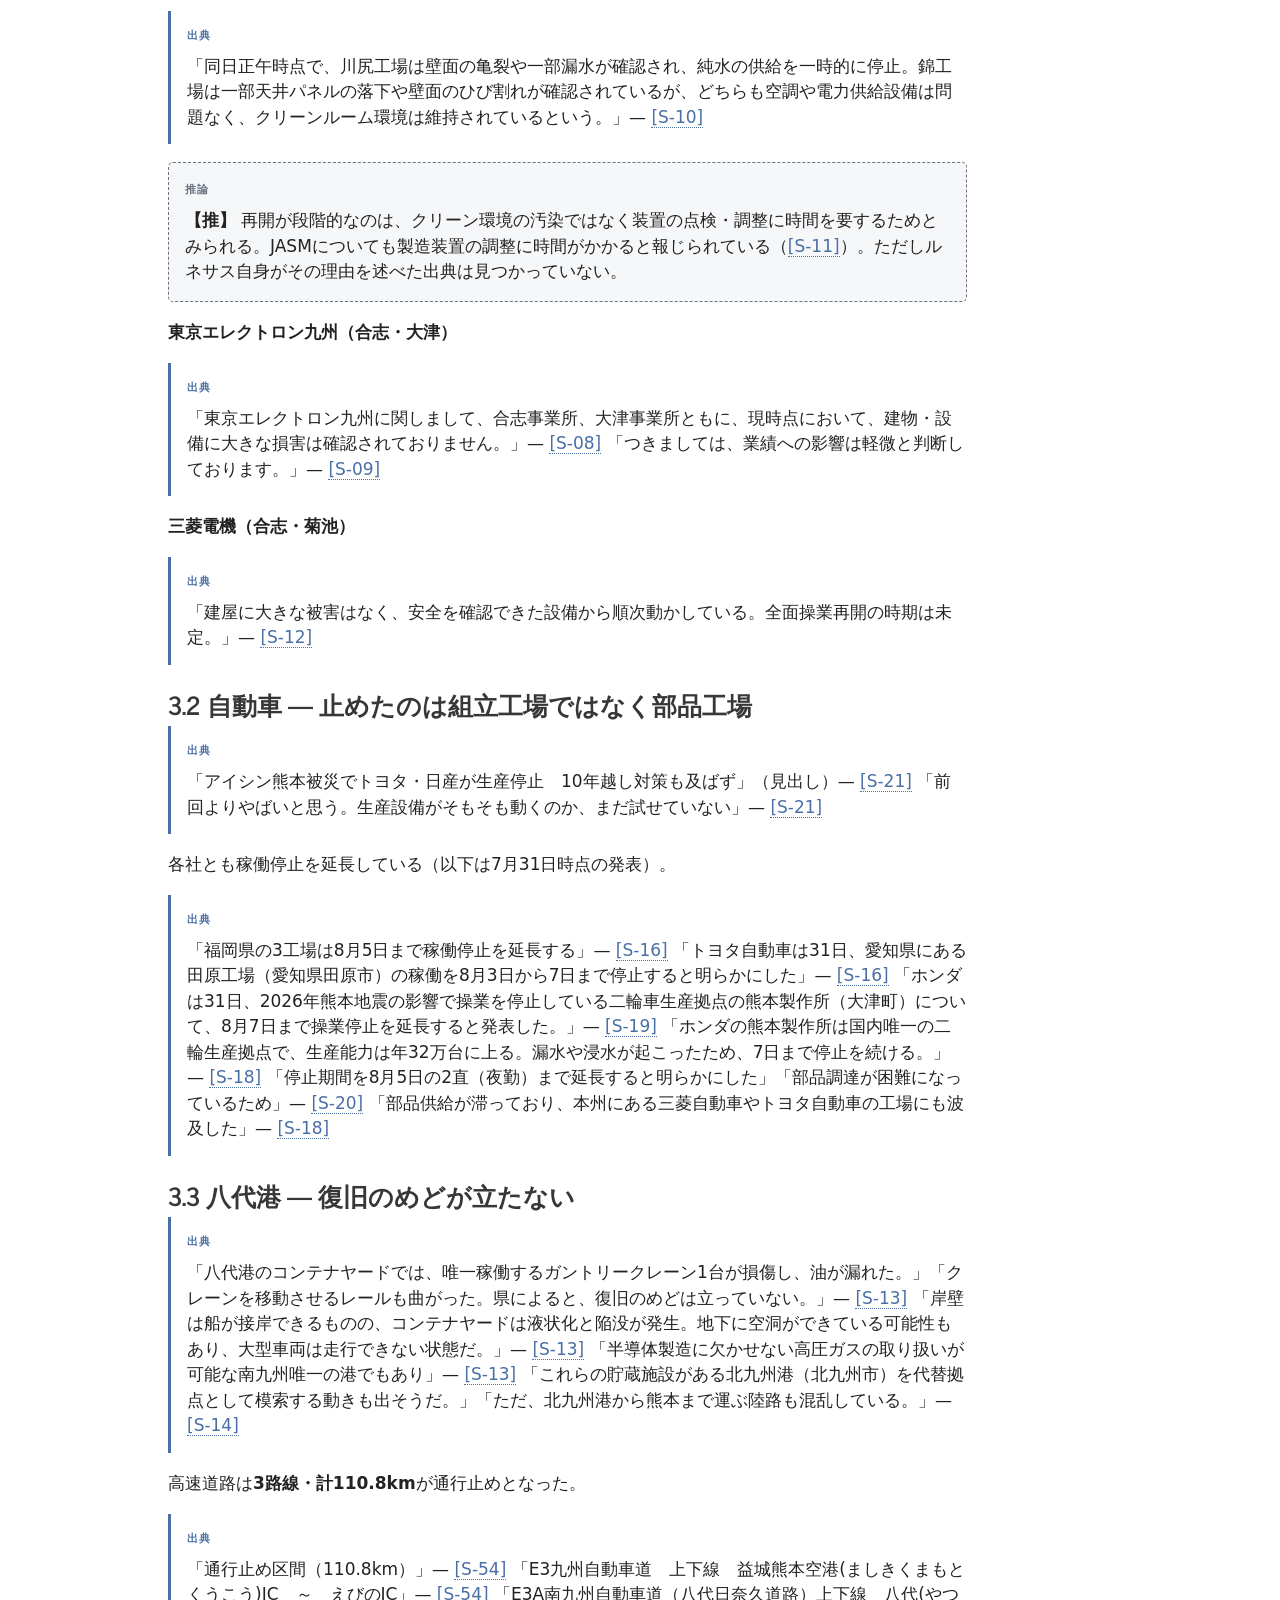
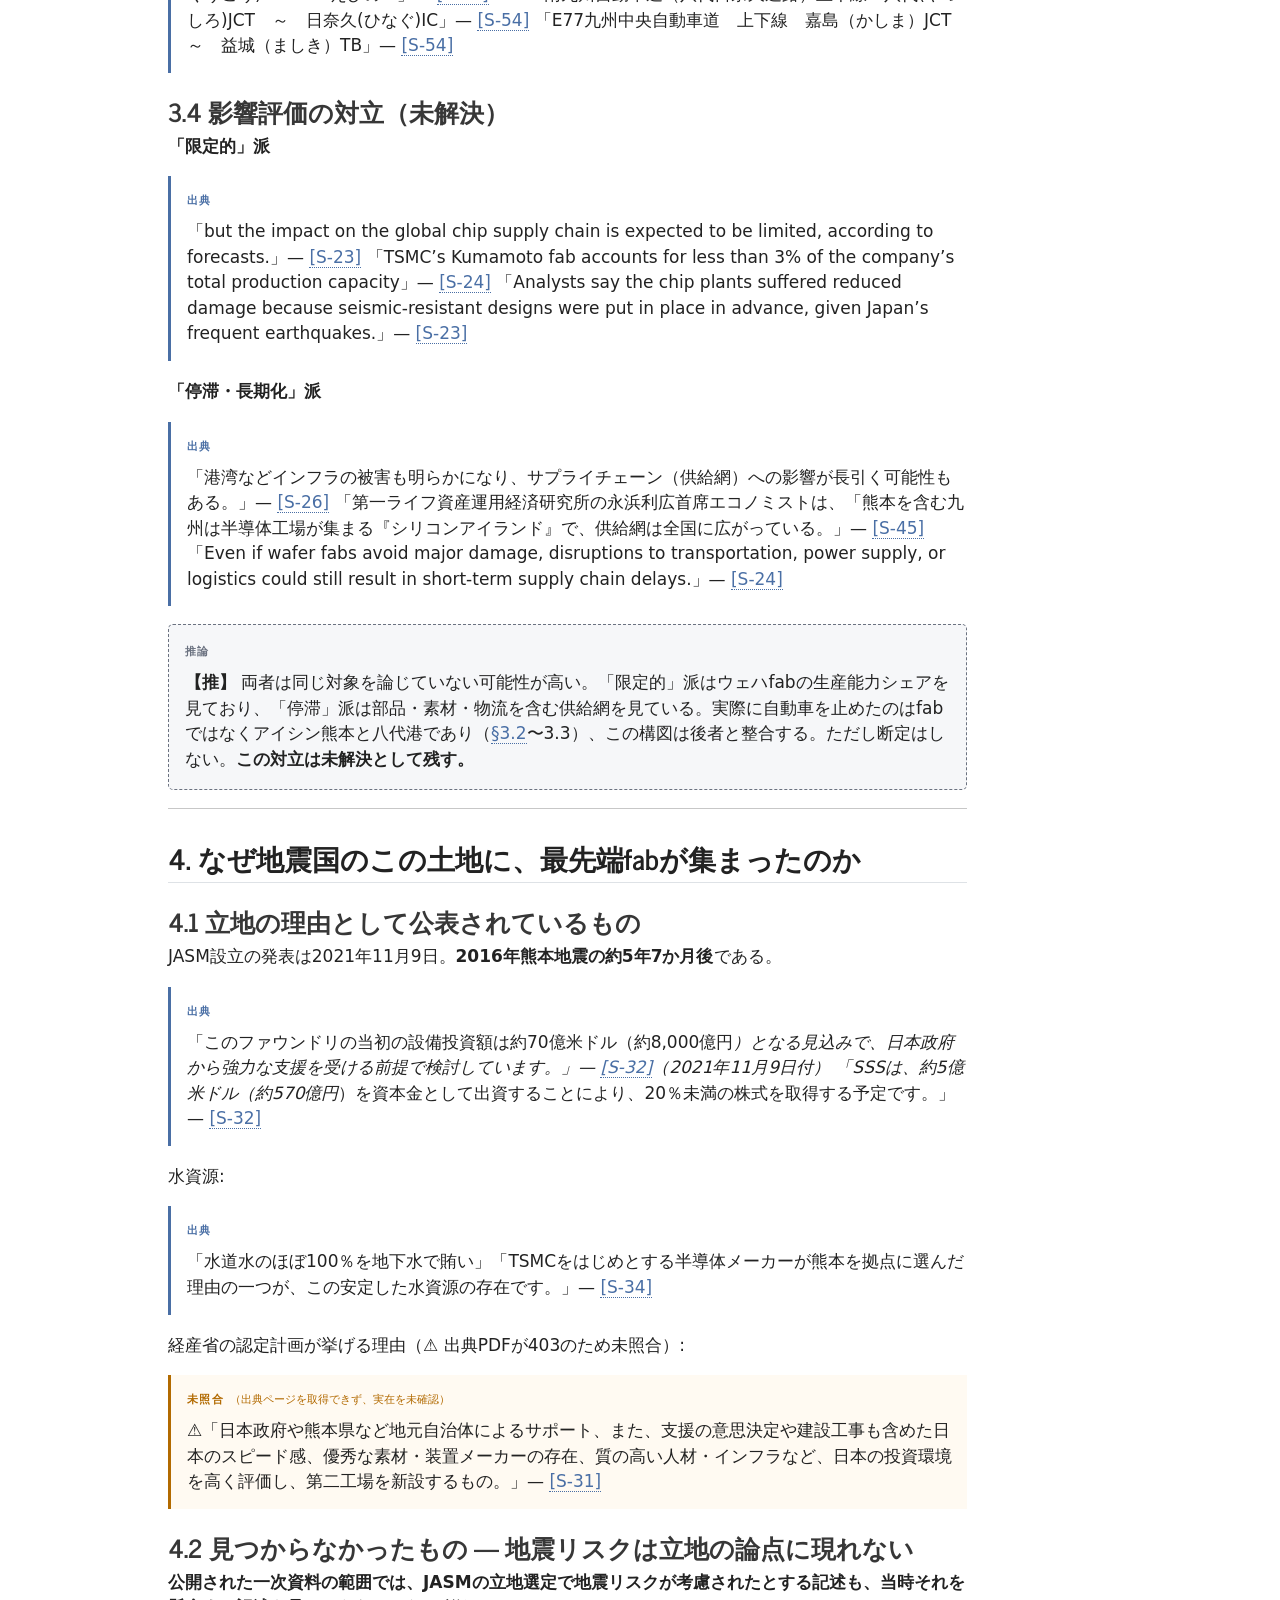
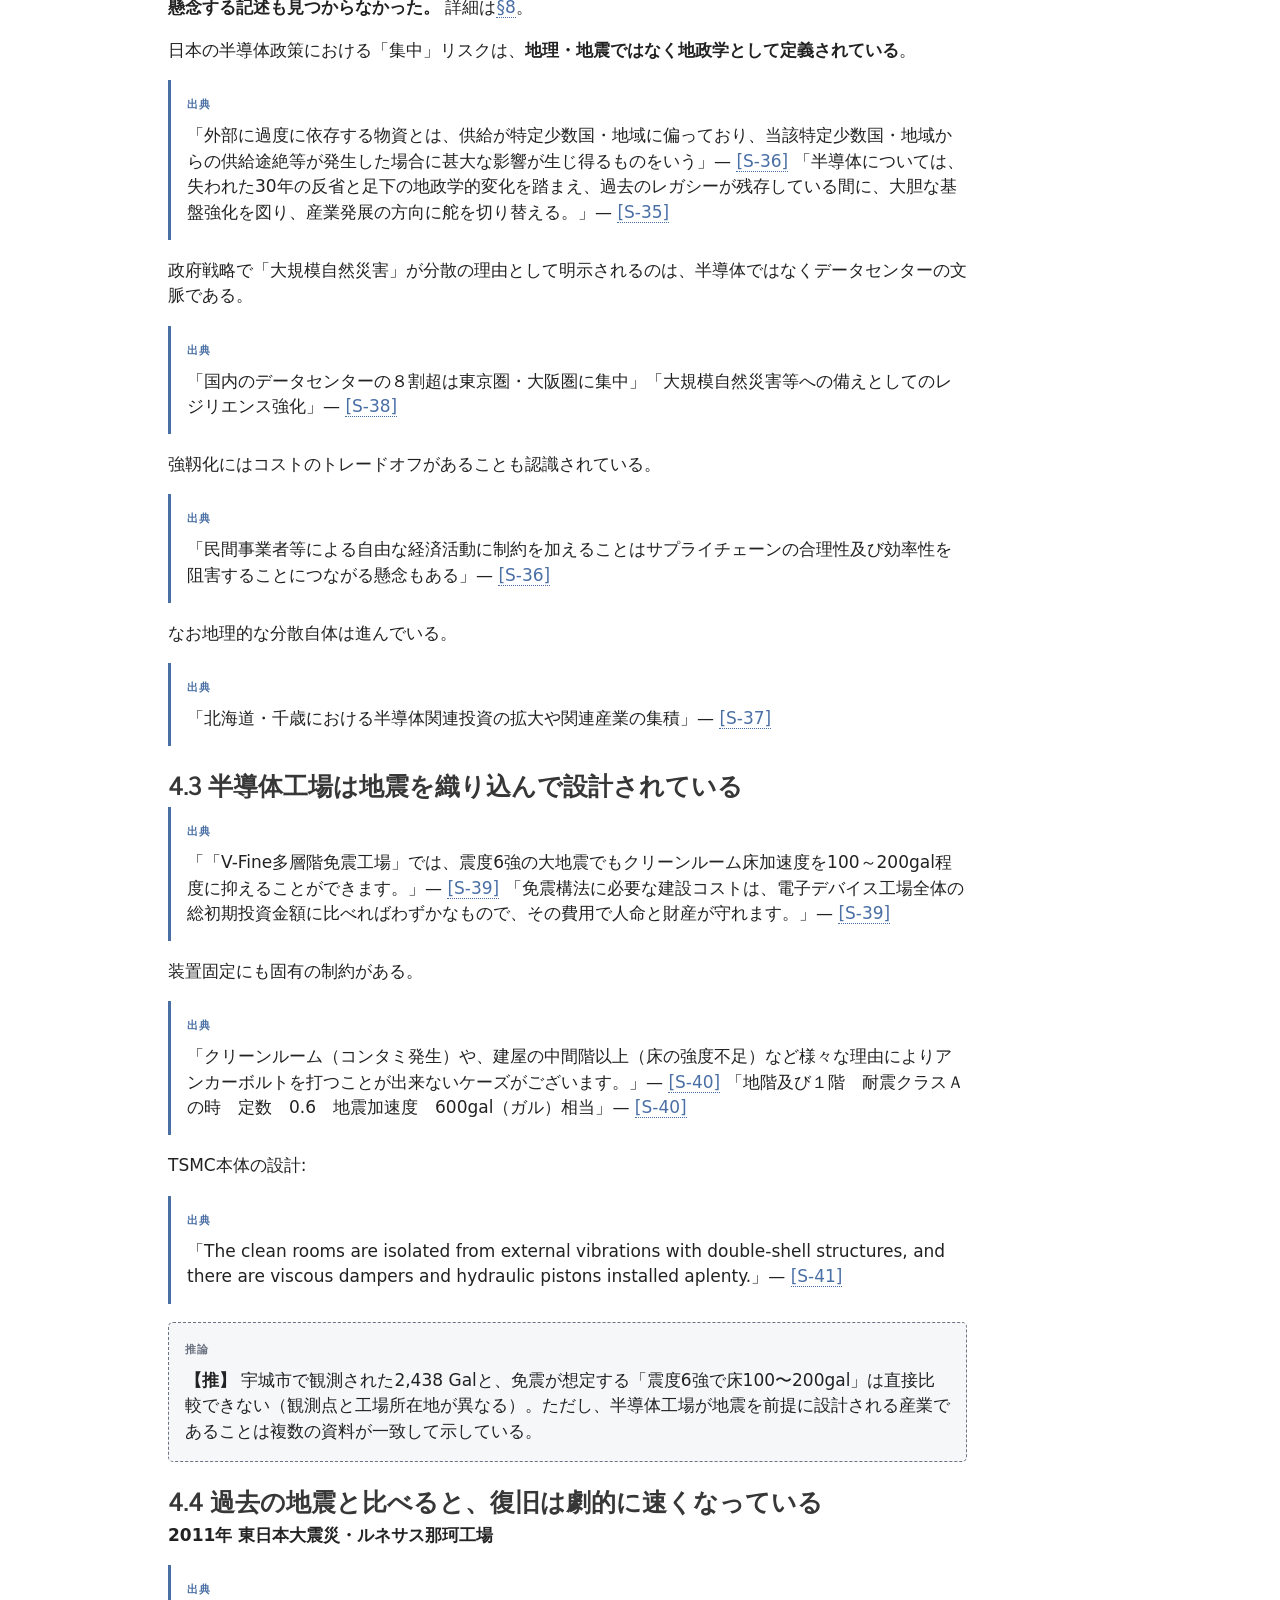
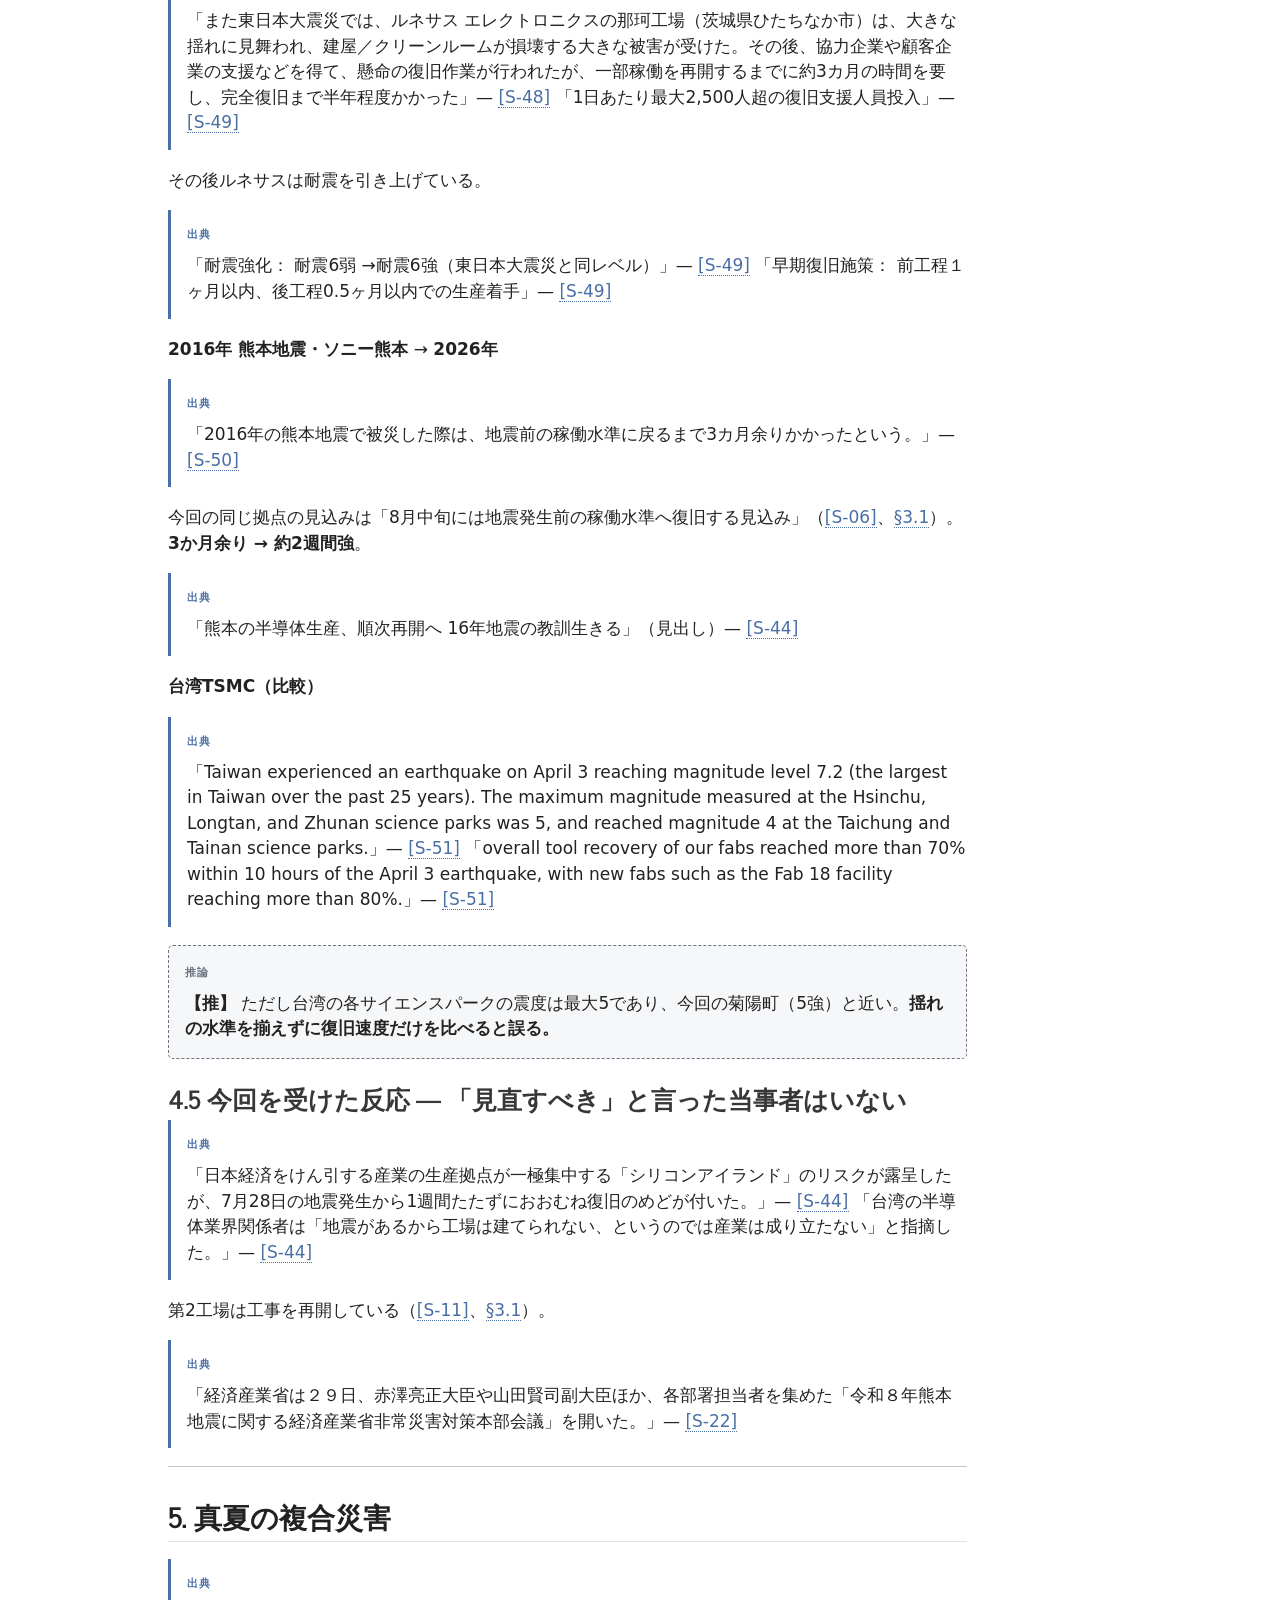
==== commit 7e5466db: "相互参照をリンクにする（節・出典） 本文の §x.y を該当節へ、[S-xx] を出典表の該当行へリンクさせる。  - secref.lua: 見出しの先頭番号から対応表を作り、§参照をリンクに（45" ====
--- a/docs/reports/kumamoto-2026/index.html
+++ b/docs/reports/kumamoto-2026/index.html
@@ -257,29 +257,29 @@
 <ul>
 <li><strong>事実</strong>: 要約文のあとに <code>&gt; 「原文」— 出典 [S-xx]</code> を置く。</li>
 <li><strong>推論</strong>: <code>【推】</code> を冠する。出典が言っていないこと、筆者の読み。</li>
-<li><strong>非発見</strong>: 探して見つからなかったことも記録する（§8）。</li>
+<li><strong>非発見</strong>: 探して見つからなかったことも記録する（<a href="#探したが見つからなかったこと" class="secref">§8</a>）。</li>
 </ul>
 <hr>
 </section>
 <section id="まず何が起きたか専門知識のいらない要約" class="level2">
 <h2 class="anchored" data-anchor-id="まず何が起きたか専門知識のいらない要約">0. まず何が起きたか（専門知識のいらない要約）</h2>
-<p><strong>2026年7月28日の夕方、熊本県で震度7の地震が起きた。</strong> 気象庁はその日のうちに 「令和8年熊本地震」と名付けた [S-01]。熊本県で震度7を観測したのは、2016年の熊本地震以来 10年3か月ぶり、県内で3回目である [S-01]。</p>
-<p>被害は、亡くなった方が36人、住宅の全壊が179棟（いずれも8月1日11時30分時点の速報値）[S-01]。 避難所には465か所・9,872人がいた。ただし<strong>車中泊の人はこの数に入っていない</strong> [S-52]。</p>
-<p>数字は本報告書の §1・§2 に、出典の原文とともに載せてある。</p>
+<p><strong>2026年7月28日の夕方、熊本県で震度7の地震が起きた。</strong> 気象庁はその日のうちに 「令和8年熊本地震」と名付けた <a href="#src-S-01" class="srcref">[S-01]</a>。熊本県で震度7を観測したのは、2016年の熊本地震以来 10年3か月ぶり、県内で3回目である <a href="#src-S-01" class="srcref">[S-01]</a>。</p>
+<p>被害は、亡くなった方が36人、住宅の全壊が179棟（いずれも8月1日11時30分時点の速報値）<a href="#src-S-01" class="srcref">[S-01]</a>。 避難所には465か所・9,872人がいた。ただし<strong>車中泊の人はこの数に入っていない</strong> <a href="#src-S-52" class="srcref">[S-52]</a>。</p>
+<p>数字は本報告書の <a href="#地震の諸元" class="secref">§1</a>・<a href="#被害" class="secref">§2</a> に、出典の原文とともに載せてある。</p>
 <section id="この地震を理解する3つの鍵" class="level3">
 <h3 class="anchored" data-anchor-id="この地震を理解する3つの鍵">この地震を理解する3つの鍵</h3>
 <p>一般の報道では見えにくいが、この地震には性格を決めた要素が3つある。</p>
 <p><strong>① 最先端の半導体工場は、揺れの中心から外れていた</strong></p>
-<p>熊本には TSMC などの半導体工場が集まっている。今回いちばん揺れたのは宇城市や氷川町（震度7）で [S-01]、 <strong>工場が集まる菊陽町は震度5強</strong>だった [S-01]。工場そのものは大きな被害を受けていない。 → 詳しくは §1.1、§3.1</p>
+<p>熊本には TSMC などの半導体工場が集まっている。今回いちばん揺れたのは宇城市や氷川町（震度7）で <a href="#src-S-01" class="srcref">[S-01]</a>、 <strong>工場が集まる菊陽町は震度5強</strong>だった <a href="#src-S-01" class="srcref">[S-01]</a>。工場そのものは大きな被害を受けていない。 → 詳しくは <a href="#震度分布-半導体工場の立地との関係で重要" class="secref">§1.1</a>、<a href="#半導体企業の公式発表ベース" class="secref">§3.1</a></p>
 <p><strong>② それでも生産は止まった。止めたのは「部品」と「港」だった</strong></p>
-<p>工場が無事でも、部品が届かなければ作れない。実際に止まったのは組立工場ではなく<strong>部品工場</strong>で、 輸出入を担う<strong>八代港は復旧のめどが立たなかった</strong> [S-24]。 <strong>災害の影響は、揺れた場所ではなく、つながっている場所に出る。</strong> → 詳しくは §3.2、§3.3</p>
+<p>工場が無事でも、部品が届かなければ作れない。実際に止まったのは組立工場ではなく<strong>部品工場</strong>で、 輸出入を担う<strong>八代港は復旧のめどが立たなかった</strong> <a href="#src-S-24" class="srcref">[S-24]</a>。 <strong>災害の影響は、揺れた場所ではなく、つながっている場所に出る。</strong> → 詳しくは <a href="#自動車-止めたのは組立工場ではなく部品工場" class="secref">§3.2</a>、<a href="#八代港-復旧のめどが立たない" class="secref">§3.3</a></p>
 <p><strong>③ 真夏だった</strong></p>
-<p>停電で冷房が使えず、避難所にも自宅にも戻れない人が出た [S-52]。 地震そのものより、その後の暑さが健康を脅かす。 → 詳しくは §5</p>
+<p>停電で冷房が使えず、避難所にも自宅にも戻れない人が出た <a href="#src-S-52" class="srcref">[S-52]</a>。 地震そのものより、その後の暑さが健康を脅かす。 → 詳しくは <a href="#真夏の複合災害" class="secref">§5</a></p>
 </section>
 <section id="この報告書の特徴" class="level3">
 <h3 class="anchored" data-anchor-id="この報告書の特徴">この報告書の特徴</h3>
-<p><strong>事実には必ず出典の原文をそのまま添えてある。</strong> 「〜と報じられている」ではなく、 出典が実際に書いた文字列を引用し、その文字列が本当にそのページにあるかを機械で確認している（§10）。</p>
-<p>筆者の推測には <code>【推】</code> を付けて、事実と区別している。 <strong>探したが見つからなかったことも記録している</strong>（§8）。分からないことを分からないまま書くためである。</p>
+<p><strong>事実には必ず出典の原文をそのまま添えてある。</strong> 「〜と報じられている」ではなく、 出典が実際に書いた文字列を引用し、その文字列が本当にそのページにあるかを機械で確認している（<a href="#検証方法と限界" class="secref">§10</a>）。</p>
+<p>筆者の推測には <code>【推】</code> を付けて、事実と区別している。 <strong>探したが見つからなかったことも記録している</strong>（<a href="#探したが見つからなかったこと" class="secref">§8</a>）。分からないことを分からないまま書くためである。</p>
 <p>読む順番の目安:</p>
 <table class="caption-top table">
 <thead>
@@ -291,35 +291,35 @@
 <tbody>
 <tr class="odd">
 <td>地震の規模・揺れ方</td>
-<td>§1</td>
+<td><a href="#地震の諸元" class="secref">§1</a></td>
 </tr>
 <tr class="even">
 <td>人や建物の被害</td>
-<td>§2</td>
+<td><a href="#被害" class="secref">§2</a></td>
 </tr>
 <tr class="odd">
 <td>工場・港・経済への影響</td>
-<td>§3</td>
+<td><a href="#産業への影響-fabは復旧し部品と港が詰まった" class="secref">§3</a></td>
 </tr>
 <tr class="even">
 <td>なぜ熊本に半導体工場があるのか</td>
-<td>§4</td>
+<td><a href="#なぜ地震国のこの土地に最先端fabが集まったのか" class="secref">§4</a></td>
 </tr>
 <tr class="odd">
 <td>避難生活</td>
-<td>§5</td>
+<td><a href="#真夏の複合災害" class="secref">§5</a></td>
 </tr>
 <tr class="even">
 <td>SNSの偽情報</td>
-<td>§6</td>
+<td><a href="#sns偽情報" class="secref">§6</a></td>
 </tr>
 <tr class="odd">
 <td>ITで何ができたか</td>
-<td>§11</td>
+<td><a href="#推データスペースがこの地震で果たせた役割" class="secref">§11</a></td>
 </tr>
 <tr class="even">
 <td>どこまで確かめたか・限界</td>
-<td>§8〜§10</td>
+<td><a href="#探したが見つからなかったこと" class="secref">§8</a>〜<a href="#検証方法と限界" class="secref">§10</a></td>
 </tr>
 </tbody>
 </table>
@@ -333,28 +333,28 @@
 <div class="etag">
 出典
 </div>
-<p>「地震の規模は気象庁マグニチュード（Mj）7.1、震源の深さは16 kmで、熊本県の宇城市と八代郡氷川町で最大震度7を観測した」— [S-01]</p>
+<p>「地震の規模は気象庁マグニチュード（Mj）7.1、震源の深さは16 kmで、熊本県の宇城市と八代郡氷川町で最大震度7を観測した」— <a href="#src-S-01" class="srcref">[S-01]</a></p>
 </div>
 <p>気象庁は発災当日に命名した。</p>
 <div class="evidence">
 <div class="etag">
 出典
 </div>
-<p>「発生当日（7月28日）19時30分、気象庁はこの地震を「令和8年熊本地震」と命名したことを発表した。」— [S-01]</p>
+<p>「発生当日（7月28日）19時30分、気象庁はこの地震を「令和8年熊本地震」と命名したことを発表した。」— <a href="#src-S-01" class="srcref">[S-01]</a></p>
 </div>
 <p>県内では10年3か月ぶり、3回目の震度7。</p>
 <div class="evidence">
 <div class="etag">
 出典
 </div>
-<p>「熊本県内では平成28年熊本地震（2016年4月14日・16日）以来、10年3か月ぶりに震度7を観測し、熊本県内で3回目の震度7を観測する地震となった。」— [S-01]</p>
+<p>「熊本県内では平成28年熊本地震（2016年4月14日・16日）以来、10年3か月ぶりに震度7を観測し、熊本県内で3回目の震度7を観測する地震となった。」— <a href="#src-S-01" class="srcref">[S-01]</a></p>
 </div>
 <p>最大加速度は2,438 Gal。</p>
 <div class="evidence">
 <div class="etag">
 出典
 </div>
-<p>「宇城市豊野町の自治体震度観測点で、最大加速度2,438 Gal を記録したほか、防災科学技術研究所による宇城市のKiK-net三角観測点で最大加速度1,667 Galを記録した」— [S-01]</p>
+<p>「宇城市豊野町の自治体震度観測点で、最大加速度2,438 Gal を記録したほか、防災科学技術研究所による宇城市のKiK-net三角観測点で最大加速度1,667 Galを記録した」— <a href="#src-S-01" class="srcref">[S-01]</a></p>
 </div>
 <section id="震度分布-半導体工場の立地との関係で重要" class="level3">
 <h3 class="anchored" data-anchor-id="震度分布-半導体工場の立地との関係で重要">1.1 震度分布 — 半導体工場の立地との関係で重要</h3>
@@ -363,7 +363,7 @@
 <div class="etag">
 出典
 </div>
-<p>「6弱 熊本県 八代市平山新町・新地町・ 上天草市 大矢野町・松島町・姫戸町・ 合志市 竹迫・美里町永富・ 大津町 大津・ 西原村 小森・ 御船町 御船・ 芦北町 芦北・田浦町」— [S-01] 「大津町引水・ 菊陽町 久保田・ 津奈木町 小津奈木・ 甲佐町 豊内」（震度5強の観測地点）— [S-01]</p>
+<p>「6弱 熊本県 八代市平山新町・新地町・ 上天草市 大矢野町・松島町・姫戸町・ 合志市 竹迫・美里町永富・ 大津町 大津・ 西原村 小森・ 御船町 御船・ 芦北町 芦北・田浦町」— <a href="#src-S-01" class="srcref">[S-01]</a> 「大津町引水・ 菊陽町 久保田・ 津奈木町 小津奈木・ 甲佐町 豊内」（震度5強の観測地点）— <a href="#src-S-01" class="srcref">[S-01]</a></p>
 </div>
 <table class="caption-top table">
 <thead>
@@ -406,7 +406,7 @@
 <div class="etag">
 出典
 </div>
-<p>「台湾積体電路製造（TSMC）は、震度5強を観測した熊本県菊陽町の第1工場において、水や電力などのインフラシステムは正常に稼働していると発表した。」— [S-42]</p>
+<p>「台湾積体電路製造（TSMC）は、震度5強を観測した熊本県菊陽町の第1工場において、水や電力などのインフラシステムは正常に稼働していると発表した。」— <a href="#src-S-42" class="srcref">[S-42]</a></p>
 </div>
 <div class="inference">
 <div class="etag">
@@ -421,14 +421,14 @@
 <div class="etag">
 出典
 </div>
-<p>「この地震により有明・八代海に津波注意報が発表された」— [S-01]</p>
+<p>「この地震により有明・八代海に津波注意報が発表された」— <a href="#src-S-01" class="srcref">[S-01]</a></p>
 </div>
 <p>有感地震は気象台の第3報時点で163回。</p>
 <div class="evidence">
 <div class="etag">
 出典
 </div>
-<p>「今回の地震発生後、震度１以上を観測した地震が163回発生」（29日8時00分現在）— [S-02]</p>
+<p>「今回の地震発生後、震度１以上を観測した地震が163回発生」（29日8時00分現在）— <a href="#src-S-02" class="srcref">[S-02]</a></p>
 </div>
 <hr>
 </section>
@@ -437,20 +437,20 @@
 <h2 class="anchored" data-anchor-id="被害">2. 被害</h2>
 <section id="人的住家被害総務省消防庁-第49報2026年8月11日16時00分時点" class="level3">
 <h3 class="anchored" data-anchor-id="人的住家被害総務省消防庁-第49報2026年8月11日16時00分時点">2.1 人的・住家被害（総務省消防庁 第49報、2026年8月11日16時00分時点）</h3>
-<p>数値は<strong>第49報（8月11日16時00分）</strong>による。<strong>前報（8月1日11時30分）から大きく増えている</strong> [S-56]。</p>
-<div class="evidence">
-<div class="etag">
-出典
-</div>
-<p>「令和８年８月１１日（火）１６時００分」— [S-56] 「（これは速報であり、数値等は今後も変わることがある。）」— [S-56]</p>
-</div>
-<p>一部破損8,611棟・軽傷等330人は<strong>全国計</strong>であり、熊本県の数字（一部破損8,603棟・軽傷等327人）とは異なる [S-56]。</p>
+<p>数値は<strong>第49報（8月11日16時00分）</strong>による。<strong>前報（8月1日11時30分）から大きく増えている</strong> <a href="#src-S-56" class="srcref">[S-56]</a>。</p>
+<div class="evidence">
+<div class="etag">
+出典
+</div>
+<p>「令和８年８月１１日（火）１６時００分」— <a href="#src-S-56" class="srcref">[S-56]</a> 「（これは速報であり、数値等は今後も変わることがある。）」— <a href="#src-S-56" class="srcref">[S-56]</a></p>
+</div>
+<p>一部破損8,611棟・軽傷等330人は<strong>全国計</strong>であり、熊本県の数字（一部破損8,603棟・軽傷等327人）とは異なる <a href="#src-S-56" class="srcref">[S-56]</a>。</p>
 <p>列は 死者／重傷／軽傷等／全壊／半壊／一部破損。</p>
 <div class="evidence">
 <div class="etag">
 出典
 </div>
-<p>「熊本県 39 26 327 353 392 1,133 1,045 8,603 10,781」— [S-56]</p>
+<p>「熊本県 39 26 327 353 392 1,133 1,045 8,603 10,781」— <a href="#src-S-56" class="srcref">[S-56]</a></p>
 </div>
 <table class="caption-top table">
 <thead>
@@ -502,12 +502,12 @@
 </table>
 <section id="数字がいつ動いたか-項目ごとに収束の速さが違う" class="level4">
 <h4 class="anchored" data-anchor-id="数字がいつ動いたか-項目ごとに収束の速さが違う">数字がいつ動いたか — 項目ごとに収束の速さが違う</h4>
-<p>第47報（8月9日10時00分）を挟むと、変化の形が見える [S-57]。</p>
-<div class="evidence">
-<div class="etag">
-出典
-</div>
-<p>「令和８年８月９日（日）１０時００分」— [S-57] 「熊本県 39 23 146 169 208 699 1,045 7,622 9,366」— [S-57]</p>
+<p>第47報（8月9日10時00分）を挟むと、変化の形が見える <a href="#src-S-57" class="srcref">[S-57]</a>。</p>
+<div class="evidence">
+<div class="etag">
+出典
+</div>
+<p>「令和８年８月９日（日）１０時００分」— <a href="#src-S-57" class="srcref">[S-57]</a> 「熊本県 39 23 146 169 208 699 1,045 7,622 9,366」— <a href="#src-S-57" class="srcref">[S-57]</a></p>
 </div>
 <table class="caption-top table">
 <thead>
@@ -570,29 +570,29 @@
 </div>
 <p><strong>【推】</strong> 発災直後の速報値を確定値のように扱うと大きく外す。特に住家被害は、 <strong>発災から2週間近く経っても収束していない</strong>。報道や分析が早い時点の数字を引くとき、 その数字がどの報のものかを明示しないと、後から読む人が誤る。</p>
 </div>
-<p><strong>なぜ収束に時間がかかるのかは、本報告書では確認していない</strong>（§9）。</p>
+<p><strong>なぜ収束に時間がかかるのかは、本報告書では確認していない</strong>（<a href="#未確認要追跡" class="secref">§9</a>）。</p>
 <p>前報の数値（参考）:</p>
 <div class="evidence">
 <div class="etag">
 出典
 </div>
-<p>「熊本県 36 6 90 179 240 1,021」— [S-01] 「合計 36 6 93 179 240 1,029」— [S-01]</p>
-</div>
-<p>福岡県で軽傷等1・一部破損8、大分県・鹿児島県で各軽傷等1が計上されている [S-56]。</p>
+<p>「熊本県 36 6 90 179 240 1,021」— <a href="#src-S-01" class="srcref">[S-01]</a> 「合計 36 6 93 179 240 1,029」— <a href="#src-S-01" class="srcref">[S-01]</a></p>
+</div>
+<p>福岡県で軽傷等1・一部破損8、大分県・鹿児島県で各軽傷等1が計上されている <a href="#src-S-56" class="srcref">[S-56]</a>。</p>
 <p>死者の市町村別内訳（第49報）:</p>
 <div class="evidence">
 <div class="etag">
 出典
 </div>
-<p>「【熊本県】八代市２０人、宇城市３人、嘉島町７人、甲佐町１人、氷川町５人」— [S-56] 「災害による負傷の悪化又は身体的負担による疾病により死亡した可能性のある死者１人」— [S-56] 「災害との関連を調査中の死者２人」— [S-56]</p>
-</div>
-<p><strong>内訳の不一致は解消した。</strong> 市町村別の合計は36で、これに災害関連死の可能性1人と 調査中2人を別掲して総数39になる [S-56]。<strong>第49報は3人を市町村別の内訳とは別枠で示している。</strong></p>
+<p>「【熊本県】八代市２０人、宇城市３人、嘉島町７人、甲佐町１人、氷川町５人」— <a href="#src-S-56" class="srcref">[S-56]</a> 「災害による負傷の悪化又は身体的負担による疾病により死亡した可能性のある死者１人」— <a href="#src-S-56" class="srcref">[S-56]</a> 「災害との関連を調査中の死者２人」— <a href="#src-S-56" class="srcref">[S-56]</a></p>
+</div>
+<p><strong>内訳の不一致は解消した。</strong> 市町村別の合計は36で、これに災害関連死の可能性1人と 調査中2人を別掲して総数39になる <a href="#src-S-56" class="srcref">[S-56]</a>。<strong>第49報は3人を市町村別の内訳とは別枠で示している。</strong></p>
 <p>前報（8月1日）では市町村別の合計が34、総数が36で、<strong>出典の表自体が差の2名を説明していなかった</strong>:</p>
 <div class="evidence">
 <div class="etag">
 出典
 </div>
-<p>「熊本県 八代市 20 宇城市 2 嘉島町 7 甲佐町 1 氷川町 4 計 36」— [S-01]</p>
+<p>「熊本県 八代市 20 宇城市 2 嘉島町 7 甲佐町 1 氷川町 4 計 36」— <a href="#src-S-01" class="srcref">[S-01]</a></p>
 </div>
 <div class="inference">
 <div class="etag">
@@ -605,14 +605,14 @@
 <div class="etag">
 出典
 </div>
-<p>「・火災：発生していた１１件は全て鎮火済み」— [S-56] 「・救助：発生していた６４件は全て対応済み」— [S-56]</p>
+<p>「・火災：発生していた１１件は全て鎮火済み」— <a href="#src-S-56" class="srcref">[S-56]</a> 「・救助：発生していた６４件は全て対応済み」— <a href="#src-S-56" class="srcref">[S-56]</a></p>
 </div>
 <p>重要施設については報告が無い。</p>
 <div class="evidence">
 <div class="etag">
 出典
 </div>
-<p>「現時点で被害報告なし」— [S-56]</p>
+<p>「現時点で被害報告なし」— <a href="#src-S-56" class="srcref">[S-56]</a></p>
 </div>
 </section>
 </section>
@@ -623,28 +623,28 @@
 <div class="etag">
 出典
 </div>
-<p>「12人が建物内から救助され、このうち7人の死亡が確認されたと報じた。」— [S-01]</p>
+<p>「12人が建物内から救助され、このうち7人の死亡が確認されたと報じた。」— <a href="#src-S-01" class="srcref">[S-01]</a></p>
 </div>
 <p>日本製紙八代工場:</p>
 <div class="evidence">
 <div class="etag">
 出典
 </div>
-<p>「八代市にある日本製紙八代工場では、煙突が中央部から折れて落下した」「31日時点では11人が救助され、9人が死亡した」— [S-01]</p>
+<p>「八代市にある日本製紙八代工場では、煙突が中央部から折れて落下した」「31日時点では11人が救助され、9人が死亡した」— <a href="#src-S-01" class="srcref">[S-01]</a></p>
 </div>
 <p>熊本城:</p>
 <div class="evidence">
 <div class="etag">
 出典
 </div>
-<p>「熊本城総合事務所によると、石垣が28カ所の崩落、天守閣の土壁に3カ所の亀裂が見つかった」— [S-01]</p>
+<p>「熊本城総合事務所によると、石垣が28カ所の崩落、天守閣の土壁に3カ所の亀裂が見つかった」— <a href="#src-S-01" class="srcref">[S-01]</a></p>
 </div>
 <p>火災:</p>
 <div class="evidence">
 <div class="etag">
 出典
 </div>
-<p>「29日7時時点で、宇城市・八代市・熊本市で火災が8件確認されている」— [S-01]</p>
+<p>「29日7時時点で、宇城市・八代市・熊本市で火災が8件確認されている」— <a href="#src-S-01" class="srcref">[S-01]</a></p>
 </div>
 </section>
 <section id="ライフライン" class="level3">
@@ -654,21 +654,21 @@
 <div class="etag">
 出典
 </div>
-<p>「○ ５県（２３自治体）において断水・濁水・漏水などが発生（最大断水戸数約84,000戸）。」— [S-03] 「長崎県南島原市（震度5強）（断水期間：7/28～）断水戸数：283戸（最大断水戸数439戸）」— [S-03]</p>
+<p>「○ ５県（２３自治体）において断水・濁水・漏水などが発生（最大断水戸数約84,000戸）。」— <a href="#src-S-03" class="srcref">[S-03]</a> 「長崎県南島原市（震度5強）（断水期間：7/28～）断水戸数：283戸（最大断水戸数439戸）」— <a href="#src-S-03" class="srcref">[S-03]</a></p>
 </div>
 <p>停電のピークは約4.9万戸とされる。ただしこの数値の出典（経産省PDF）は機械照合できなかった。</p>
 <div class="evidence unverified">
 <div class="etag">
 未照合
 </div>
-<p>⚠️「熊本県で約4.9万戸の停電が発生したが、31日(金)に復旧済み。」— [S-04]（<code>www.meti.go.jp</code> がHTTP 403とCAPTCHAを返すため未照合）</p>
+<p>⚠️「熊本県で約4.9万戸の停電が発生したが、31日(金)に復旧済み。」— <a href="#src-S-04" class="srcref">[S-04]</a>（<code>www.meti.go.jp</code> がHTTP 403とCAPTCHAを返すため未照合）</p>
 </div>
 <p>照合可能な別ソースは次の通りで、水準は整合する。</p>
 <div class="evidence">
 <div class="etag">
 出典
 </div>
-<p>「Around 48,300 households in Kumamoto Prefecture lost power」— [S-05]</p>
+<p>「Around 48,300 households in Kumamoto Prefecture lost power」— <a href="#src-S-05" class="srcref">[S-05]</a></p>
 </div>
 </section>
 <section id="避難災害派遣" class="level3">
@@ -677,14 +677,14 @@
 <div class="etag">
 出典
 </div>
-<p>「熊本県内では29日12時現在、465カ所の避難所が開設され、避難者を9872人受け入れた。」— [S-01]</p>
+<p>「熊本県内では29日12時現在、465カ所の避難所が開設され、避難者を9872人受け入れた。」— <a href="#src-S-01" class="srcref">[S-01]</a></p>
 </div>
 <p>自衛隊が投入した航空機は固定翼機11機と<strong>回転翼機（ヘリコプター）9機</strong>である。</p>
 <div class="evidence">
 <div class="etag">
 出典
 </div>
-<p>「17時30分、熊本県知事の木村敬は、北熊本駐屯地の第8師団長に災害派遣要請を行った。」— [S-01] 「第42即応機動連隊、第8偵察隊など第8師団の3,600人が出動し、イオンモール熊本での人命救助も行い」— [S-01] 「自衛隊の固定翼機11機、回転翼機9機が上空から情報収集を行っている」— [S-01]</p>
+<p>「17時30分、熊本県知事の木村敬は、北熊本駐屯地の第8師団長に災害派遣要請を行った。」— <a href="#src-S-01" class="srcref">[S-01]</a> 「第42即応機動連隊、第8偵察隊など第8師団の3,600人が出動し、イオンモール熊本での人命救助も行い」— <a href="#src-S-01" class="srcref">[S-01]</a> 「自衛隊の固定翼機11機、回転翼機9機が上空から情報収集を行っている」— <a href="#src-S-01" class="srcref">[S-01]</a></p>
 </div>
 <hr>
 </section>
@@ -698,61 +698,61 @@
 <div class="etag">
 出典
 </div>
-<p>「工場では水や電力の供給システムと安全システムが正常に稼働しており、原材料の供給にも問題は生じていない。」— [S-11] 「隣接地で建設中の第2工場は、工事現場への影響がなかったため、安全を確認した上で29日に工事を再開した。」— [S-11]</p>
-</div>
-<p><strong>ソニーセミコンダクタ（菊陽町）</strong> — 8月4日から段階的に再開。 <strong>（2026-08-12 追記）</strong> ソニーセミコンダクタソリューションズの公式のお知らせ一覧では <strong>第2報（7月31日）が最新</strong>で、8月1日以降の続報は出ていない [S-59]。</p>
-<div class="evidence">
-<div class="etag">
-出典
-</div>
-<p>「8月4日（火）より段階的に操業を再開する予定です。なお、8月中旬には地震発生前の稼働水準へ復旧する見込みです。」— [S-06]</p>
-</div>
-<p><strong>ルネサス（川尻・錦）</strong> — <strong>8月4日に前倒しで生産再開</strong>（第4報）[S-58]。</p>
-<div class="evidence">
-<div class="etag">
-出典
-</div>
-<p>「川尻工場では、8月5日より順次生産を再開する予定としていましたが、 計画を前倒しし、本日より順次生産を再開しました」— [S-58] 「生産再開から約3週間をめどに、震災前の生産能力（生産着工ベース）への復帰を目指します」— [S-58]</p>
+<p>「工場では水や電力の供給システムと安全システムが正常に稼働しており、原材料の供給にも問題は生じていない。」— <a href="#src-S-11" class="srcref">[S-11]</a> 「隣接地で建設中の第2工場は、工事現場への影響がなかったため、安全を確認した上で29日に工事を再開した。」— <a href="#src-S-11" class="srcref">[S-11]</a></p>
+</div>
+<p><strong>ソニーセミコンダクタ（菊陽町）</strong> — 8月4日から段階的に再開。 <strong>（2026-08-12 追記）</strong> ソニーセミコンダクタソリューションズの公式のお知らせ一覧では <strong>第2報（7月31日）が最新</strong>で、8月1日以降の続報は出ていない <a href="#src-S-59" class="srcref">[S-59]</a>。</p>
+<div class="evidence">
+<div class="etag">
+出典
+</div>
+<p>「8月4日（火）より段階的に操業を再開する予定です。なお、8月中旬には地震発生前の稼働水準へ復旧する見込みです。」— <a href="#src-S-06" class="srcref">[S-06]</a></p>
+</div>
+<p><strong>ルネサス（川尻・錦）</strong> — <strong>8月4日に前倒しで生産再開</strong>（第4報）<a href="#src-S-58" class="srcref">[S-58]</a>。</p>
+<div class="evidence">
+<div class="etag">
+出典
+</div>
+<p>「川尻工場では、8月5日より順次生産を再開する予定としていましたが、 計画を前倒しし、本日より順次生産を再開しました」— <a href="#src-S-58" class="srcref">[S-58]</a> 「生産再開から約3週間をめどに、震災前の生産能力（生産着工ベース）への復帰を目指します」— <a href="#src-S-58" class="srcref">[S-58]</a></p>
 </div>
 <div class="inference">
 <div class="etag">
 推論
 </div>
-<p><strong>【推】</strong> 前倒しは §3.4 の「軽微に収束する」側を支持する材料である。ただし「約3週間をめどに震災前の生産能力へ復帰」とあり、<strong>8月12日時点ではまだ復帰途上</strong>である。</p>
+<p><strong>【推】</strong> 前倒しは <a href="#影響評価の対立未解決" class="secref">§3.4</a> の「軽微に収束する」側を支持する材料である。ただし「約3週間をめどに震災前の生産能力へ復帰」とあり、<strong>8月12日時点ではまだ復帰途上</strong>である。</p>
 </div>
 <p>以下は<strong>第3報（更新前）の記述</strong>。錦は震災前の生産能力に復帰済み、川尻は8月5日から順次再開予定としていた。</p>
 <div class="evidence">
 <div class="etag">
 出典
 </div>
-<p>「錦工場については、7月29日夜より順次生産を再開し、本日朝、震災前の生産能力に復帰しました。」— [S-07] 「川尻工場については、8月5日より順次生産を再開する予定です。同日の生産再開後、約3週間をめどに、震災前の生産能力（生産着工ベース）への復帰を目指します。」— [S-07]</p>
+<p>「錦工場については、7月29日夜より順次生産を再開し、本日朝、震災前の生産能力に復帰しました。」— <a href="#src-S-07" class="srcref">[S-07]</a> 「川尻工場については、8月5日より順次生産を再開する予定です。同日の生産再開後、約3週間をめどに、震災前の生産能力（生産着工ベース）への復帰を目指します。」— <a href="#src-S-07" class="srcref">[S-07]</a></p>
 </div>
 <p><strong>クリーンルーム環境は維持されている。</strong> 壁面の亀裂・漏水・天井パネルの落下はあったが、空調と電力供給設備に問題はない。</p>
 <div class="evidence">
 <div class="etag">
 出典
 </div>
-<p>「同日正午時点で、川尻工場は壁面の亀裂や一部漏水が確認され、純水の供給を一時的に停止。錦工場は一部天井パネルの落下や壁面のひび割れが確認されているが、どちらも空調や電力供給設備は問題なく、クリーンルーム環境は維持されているという。」— [S-10]</p>
+<p>「同日正午時点で、川尻工場は壁面の亀裂や一部漏水が確認され、純水の供給を一時的に停止。錦工場は一部天井パネルの落下や壁面のひび割れが確認されているが、どちらも空調や電力供給設備は問題なく、クリーンルーム環境は維持されているという。」— <a href="#src-S-10" class="srcref">[S-10]</a></p>
 </div>
 <div class="inference">
 <div class="etag">
 推論
 </div>
-<p><strong>【推】</strong> 再開が段階的なのは、クリーン環境の汚染ではなく装置の点検・調整に時間を要するためとみられる。JASMについても製造装置の調整に時間がかかると報じられている（[S-11]）。ただしルネサス自身がその理由を述べた出典は見つかっていない。</p>
+<p><strong>【推】</strong> 再開が段階的なのは、クリーン環境の汚染ではなく装置の点検・調整に時間を要するためとみられる。JASMについても製造装置の調整に時間がかかると報じられている（<a href="#src-S-11" class="srcref">[S-11]</a>）。ただしルネサス自身がその理由を述べた出典は見つかっていない。</p>
 </div>
 <p><strong>東京エレクトロン九州（合志・大津）</strong></p>
 <div class="evidence">
 <div class="etag">
 出典
 </div>
-<p>「東京エレクトロン九州に関しまして、合志事業所、大津事業所ともに、現時点において、建物・設備に大きな損害は確認されておりません。」— [S-08] 「つきましては、業績への影響は軽微と判断しております。」— [S-09]</p>
+<p>「東京エレクトロン九州に関しまして、合志事業所、大津事業所ともに、現時点において、建物・設備に大きな損害は確認されておりません。」— <a href="#src-S-08" class="srcref">[S-08]</a> 「つきましては、業績への影響は軽微と判断しております。」— <a href="#src-S-09" class="srcref">[S-09]</a></p>
 </div>
 <p><strong>三菱電機（合志・菊池）</strong></p>
 <div class="evidence">
 <div class="etag">
 出典
 </div>
-<p>「建屋に大きな被害はなく、安全を確認できた設備から順次動かしている。全面操業再開の時期は未定。」— [S-12]</p>
+<p>「建屋に大きな被害はなく、安全を確認できた設備から順次動かしている。全面操業再開の時期は未定。」— <a href="#src-S-12" class="srcref">[S-12]</a></p>
 </div>
 </section>
 <section id="自動車-止めたのは組立工場ではなく部品工場" class="level3">
@@ -761,14 +761,14 @@
 <div class="etag">
 出典
 </div>
-<p>「アイシン熊本被災でトヨタ・日産が生産停止　10年越し対策も及ばず」（見出し）— [S-21] 「前回よりやばいと思う。生産設備がそもそも動くのか、まだ試せていない」— [S-21]</p>
+<p>「アイシン熊本被災でトヨタ・日産が生産停止　10年越し対策も及ばず」（見出し）— <a href="#src-S-21" class="srcref">[S-21]</a> 「前回よりやばいと思う。生産設備がそもそも動くのか、まだ試せていない」— <a href="#src-S-21" class="srcref">[S-21]</a></p>
 </div>
 <p>各社とも稼働停止を延長している（以下は7月31日時点の発表）。</p>
 <div class="evidence">
 <div class="etag">
 出典
 </div>
-<p>「福岡県の3工場は8月5日まで稼働停止を延長する」— [S-16] 「トヨタ自動車は31日、愛知県にある田原工場（愛知県田原市）の稼働を8月3日から7日まで停止すると明らかにした」— [S-16] 「ホンダは31日、2026年熊本地震の影響で操業を停止している二輪車生産拠点の熊本製作所（大津町）について、8月7日まで操業停止を延長すると発表した。」— [S-19] 「ホンダの熊本製作所は国内唯一の二輪生産拠点で、生産能力は年32万台に上る。漏水や浸水が起こったため、7日まで停止を続ける。」— [S-18] 「停止期間を8月5日の2直（夜勤）まで延長すると明らかにした」「部品調達が困難になっているため」— [S-20] 「部品供給が滞っており、本州にある三菱自動車やトヨタ自動車の工場にも波及した」— [S-18]</p>
+<p>「福岡県の3工場は8月5日まで稼働停止を延長する」— <a href="#src-S-16" class="srcref">[S-16]</a> 「トヨタ自動車は31日、愛知県にある田原工場（愛知県田原市）の稼働を8月3日から7日まで停止すると明らかにした」— <a href="#src-S-16" class="srcref">[S-16]</a> 「ホンダは31日、2026年熊本地震の影響で操業を停止している二輪車生産拠点の熊本製作所（大津町）について、8月7日まで操業停止を延長すると発表した。」— <a href="#src-S-19" class="srcref">[S-19]</a> 「ホンダの熊本製作所は国内唯一の二輪生産拠点で、生産能力は年32万台に上る。漏水や浸水が起こったため、7日まで停止を続ける。」— <a href="#src-S-18" class="srcref">[S-18]</a> 「停止期間を8月5日の2直（夜勤）まで延長すると明らかにした」「部品調達が困難になっているため」— <a href="#src-S-20" class="srcref">[S-20]</a> 「部品供給が滞っており、本州にある三菱自動車やトヨタ自動車の工場にも波及した」— <a href="#src-S-18" class="srcref">[S-18]</a></p>
 </div>
 </section>
 <section id="八代港-復旧のめどが立たない" class="level3">
@@ -777,14 +777,14 @@
 <div class="etag">
 出典
 </div>
-<p>「八代港のコンテナヤードでは、唯一稼働するガントリークレーン1台が損傷し、油が漏れた。」「クレーンを移動させるレールも曲がった。県によると、復旧のめどは立っていない。」— [S-13] 「岸壁は船が接岸できるものの、コンテナヤードは液状化と陥没が発生。地下に空洞ができている可能性もあり、大型車両は走行できない状態だ。」— [S-13] 「半導体製造に欠かせない高圧ガスの取り扱いが可能な南九州唯一の港でもあり」— [S-13] 「これらの貯蔵施設がある北九州港（北九州市）を代替拠点として模索する動きも出そうだ。」「ただ、北九州港から熊本まで運ぶ陸路も混乱している。」— [S-14]</p>
+<p>「八代港のコンテナヤードでは、唯一稼働するガントリークレーン1台が損傷し、油が漏れた。」「クレーンを移動させるレールも曲がった。県によると、復旧のめどは立っていない。」— <a href="#src-S-13" class="srcref">[S-13]</a> 「岸壁は船が接岸できるものの、コンテナヤードは液状化と陥没が発生。地下に空洞ができている可能性もあり、大型車両は走行できない状態だ。」— <a href="#src-S-13" class="srcref">[S-13]</a> 「半導体製造に欠かせない高圧ガスの取り扱いが可能な南九州唯一の港でもあり」— <a href="#src-S-13" class="srcref">[S-13]</a> 「これらの貯蔵施設がある北九州港（北九州市）を代替拠点として模索する動きも出そうだ。」「ただ、北九州港から熊本まで運ぶ陸路も混乱している。」— <a href="#src-S-14" class="srcref">[S-14]</a></p>
 </div>
 <p>高速道路は<strong>3路線・計110.8km</strong>が通行止めとなった。</p>
 <div class="evidence">
 <div class="etag">
 出典
 </div>
-<p>「通行止め区間（110.8km）」— [S-54] 「E3九州自動車道　上下線　益城熊本空港(ましきくまもとくうこう)IC　～　えびのIC」— [S-54] 「E3A南九州自動車道（八代日奈久道路）上下線　八代(やつしろ)JCT　～　日奈久(ひなぐ)IC」— [S-54] 「E77九州中央自動車道　上下線　嘉島（かしま）JCT　～　益城（ましき）TB」— [S-54]</p>
+<p>「通行止め区間（110.8km）」— <a href="#src-S-54" class="srcref">[S-54]</a> 「E3九州自動車道　上下線　益城熊本空港(ましきくまもとくうこう)IC　～　えびのIC」— <a href="#src-S-54" class="srcref">[S-54]</a> 「E3A南九州自動車道（八代日奈久道路）上下線　八代(やつしろ)JCT　～　日奈久(ひなぐ)IC」— <a href="#src-S-54" class="srcref">[S-54]</a> 「E77九州中央自動車道　上下線　嘉島（かしま）JCT　～　益城（ましき）TB」— <a href="#src-S-54" class="srcref">[S-54]</a></p>
 </div>
 </section>
 <section id="影響評価の対立未解決" class="level3">
@@ -794,20 +794,20 @@
 <div class="etag">
 出典
 </div>
-<p>「but the impact on the global chip supply chain is expected to be limited, according to forecasts.」— [S-23] 「TSMC’s Kumamoto fab accounts for less than 3% of the company’s total production capacity」— [S-24] 「Analysts say the chip plants suffered reduced damage because seismic-resistant designs were put in place in advance, given Japan’s frequent earthquakes.」— [S-23]</p>
+<p>「but the impact on the global chip supply chain is expected to be limited, according to forecasts.」— <a href="#src-S-23" class="srcref">[S-23]</a> 「TSMC’s Kumamoto fab accounts for less than 3% of the company’s total production capacity」— <a href="#src-S-24" class="srcref">[S-24]</a> 「Analysts say the chip plants suffered reduced damage because seismic-resistant designs were put in place in advance, given Japan’s frequent earthquakes.」— <a href="#src-S-23" class="srcref">[S-23]</a></p>
 </div>
 <p><strong>「停滞・長期化」派</strong></p>
 <div class="evidence">
 <div class="etag">
 出典
 </div>
-<p>「港湾などインフラの被害も明らかになり、サプライチェーン（供給網）への影響が長引く可能性もある。」— [S-26] 「第一ライフ資産運用経済研究所の永浜利広首席エコノミストは、「熊本を含む九州は半導体工場が集まる『シリコンアイランド』で、供給網は全国に広がっている。」— [S-45] 「Even if wafer fabs avoid major damage, disruptions to transportation, power supply, or logistics could still result in short-term supply chain delays.」— [S-24]</p>
+<p>「港湾などインフラの被害も明らかになり、サプライチェーン（供給網）への影響が長引く可能性もある。」— <a href="#src-S-26" class="srcref">[S-26]</a> 「第一ライフ資産運用経済研究所の永浜利広首席エコノミストは、「熊本を含む九州は半導体工場が集まる『シリコンアイランド』で、供給網は全国に広がっている。」— <a href="#src-S-45" class="srcref">[S-45]</a> 「Even if wafer fabs avoid major damage, disruptions to transportation, power supply, or logistics could still result in short-term supply chain delays.」— <a href="#src-S-24" class="srcref">[S-24]</a></p>
 </div>
 <div class="inference">
 <div class="etag">
 推論
 </div>
-<p><strong>【推】</strong> 両者は同じ対象を論じていない可能性が高い。「限定的」派はウェハfabの生産能力シェアを見ており、「停滞」派は部品・素材・物流を含む供給網を見ている。実際に自動車を止めたのはfabではなくアイシン熊本と八代港であり（§3.2〜3.3）、この構図は後者と整合する。ただし断定はしない。<strong>この対立は未解決として残す。</strong></p>
+<p><strong>【推】</strong> 両者は同じ対象を論じていない可能性が高い。「限定的」派はウェハfabの生産能力シェアを見ており、「停滞」派は部品・素材・物流を含む供給網を見ている。実際に自動車を止めたのはfabではなくアイシン熊本と八代港であり（<a href="#自動車-止めたのは組立工場ではなく部品工場" class="secref">§3.2</a>〜3.3）、この構図は後者と整合する。ただし断定はしない。<strong>この対立は未解決として残す。</strong></p>
 </div>
 <hr>
 </section>
@@ -821,53 +821,53 @@
 <div class="etag">
 出典
 </div>
-<p>「このファウンドリの当初の設備投資額は約70億米ドル（約8,000億円<em>）となる見込みで、日本政府から強力な支援を受ける前提で検討しています。」— [S-32]（2021年11月9日付） 「SSSは、約5億米ドル（約570億円</em>）を資本金として出資することにより、20％未満の株式を取得する予定です。」— [S-32]</p>
+<p>「このファウンドリの当初の設備投資額は約70億米ドル（約8,000億円<em>）となる見込みで、日本政府から強力な支援を受ける前提で検討しています。」— <a href="#src-S-32" class="srcref">[S-32]</a>（2021年11月9日付） 「SSSは、約5億米ドル（約570億円</em>）を資本金として出資することにより、20％未満の株式を取得する予定です。」— <a href="#src-S-32" class="srcref">[S-32]</a></p>
 </div>
 <p>水資源:</p>
 <div class="evidence">
 <div class="etag">
 出典
 </div>
-<p>「水道水のほぼ100％を地下水で賄い」「TSMCをはじめとする半導体メーカーが熊本を拠点に選んだ理由の一つが、この安定した水資源の存在です。」— [S-34]</p>
+<p>「水道水のほぼ100％を地下水で賄い」「TSMCをはじめとする半導体メーカーが熊本を拠点に選んだ理由の一つが、この安定した水資源の存在です。」— <a href="#src-S-34" class="srcref">[S-34]</a></p>
 </div>
 <p>経産省の認定計画が挙げる理由（⚠️ 出典PDFが403のため未照合）:</p>
 <div class="evidence unverified">
 <div class="etag">
 未照合
 </div>
-<p>⚠️「日本政府や熊本県など地元自治体によるサポート、また、支援の意思決定や建設工事も含めた日本のスピード感、優秀な素材・装置メーカーの存在、質の高い人材・インフラなど、日本の投資環境を高く評価し、第二工場を新設するもの。」— [S-31]</p>
+<p>⚠️「日本政府や熊本県など地元自治体によるサポート、また、支援の意思決定や建設工事も含めた日本のスピード感、優秀な素材・装置メーカーの存在、質の高い人材・インフラなど、日本の投資環境を高く評価し、第二工場を新設するもの。」— <a href="#src-S-31" class="srcref">[S-31]</a></p>
 </div>
 </section>
 <section id="見つからなかったもの-地震リスクは立地の論点に現れない" class="level3">
 <h3 class="anchored" data-anchor-id="見つからなかったもの-地震リスクは立地の論点に現れない">4.2 見つからなかったもの — 地震リスクは立地の論点に現れない</h3>
-<p><strong>公開された一次資料の範囲では、JASMの立地選定で地震リスクが考慮されたとする記述も、当時それを懸念する記述も見つからなかった。</strong> 詳細は§8。</p>
+<p><strong>公開された一次資料の範囲では、JASMの立地選定で地震リスクが考慮されたとする記述も、当時それを懸念する記述も見つからなかった。</strong> 詳細は<a href="#探したが見つからなかったこと" class="secref">§8</a>。</p>
 <p>日本の半導体政策における「集中」リスクは、<strong>地理・地震ではなく地政学として定義されている</strong>。</p>
 <div class="evidence">
 <div class="etag">
 出典
 </div>
-<p>「外部に過度に依存する物資とは、供給が特定少数国・地域に偏っており、当該特定少数国・地域からの供給途絶等が発生した場合に甚大な影響が生じ得るものをいう」— [S-36] 「半導体については、失われた30年の反省と足下の地政学的変化を踏まえ、過去のレガシーが残存している間に、大胆な基盤強化を図り、産業発展の方向に舵を切り替える。」— [S-35]</p>
+<p>「外部に過度に依存する物資とは、供給が特定少数国・地域に偏っており、当該特定少数国・地域からの供給途絶等が発生した場合に甚大な影響が生じ得るものをいう」— <a href="#src-S-36" class="srcref">[S-36]</a> 「半導体については、失われた30年の反省と足下の地政学的変化を踏まえ、過去のレガシーが残存している間に、大胆な基盤強化を図り、産業発展の方向に舵を切り替える。」— <a href="#src-S-35" class="srcref">[S-35]</a></p>
 </div>
 <p>政府戦略で「大規模自然災害」が分散の理由として明示されるのは、半導体ではなくデータセンターの文脈である。</p>
 <div class="evidence">
 <div class="etag">
 出典
 </div>
-<p>「国内のデータセンターの８割超は東京圏・大阪圏に集中」「大規模自然災害等への備えとしてのレジリエンス強化」— [S-38]</p>
+<p>「国内のデータセンターの８割超は東京圏・大阪圏に集中」「大規模自然災害等への備えとしてのレジリエンス強化」— <a href="#src-S-38" class="srcref">[S-38]</a></p>
 </div>
 <p>強靱化にはコストのトレードオフがあることも認識されている。</p>
 <div class="evidence">
 <div class="etag">
 出典
 </div>
-<p>「民間事業者等による自由な経済活動に制約を加えることはサプライチェーンの合理性及び効率性を阻害することにつながる懸念もある」— [S-36]</p>
+<p>「民間事業者等による自由な経済活動に制約を加えることはサプライチェーンの合理性及び効率性を阻害することにつながる懸念もある」— <a href="#src-S-36" class="srcref">[S-36]</a></p>
 </div>
 <p>なお地理的な分散自体は進んでいる。</p>
 <div class="evidence">
 <div class="etag">
 出典
 </div>
-<p>「北海道・千歳における半導体関連投資の拡大や関連産業の集積」— [S-37]</p>
+<p>「北海道・千歳における半導体関連投資の拡大や関連産業の集積」— <a href="#src-S-37" class="srcref">[S-37]</a></p>
 </div>
 </section>
 <section id="半導体工場は地震を織り込んで設計されている" class="level3">
@@ -876,21 +876,21 @@
 <div class="etag">
 出典
 </div>
-<p>「「V-Fine多層階免震工場」では、震度6強の大地震でもクリーンルーム床加速度を100～200gal程度に抑えることができます。」— [S-39] 「免震構法に必要な建設コストは、電子デバイス工場全体の総初期投資金額に比べればわずかなもので、その費用で人命と財産が守れます。」— [S-39]</p>
+<p>「「V-Fine多層階免震工場」では、震度6強の大地震でもクリーンルーム床加速度を100～200gal程度に抑えることができます。」— <a href="#src-S-39" class="srcref">[S-39]</a> 「免震構法に必要な建設コストは、電子デバイス工場全体の総初期投資金額に比べればわずかなもので、その費用で人命と財産が守れます。」— <a href="#src-S-39" class="srcref">[S-39]</a></p>
 </div>
 <p>装置固定にも固有の制約がある。</p>
 <div class="evidence">
 <div class="etag">
 出典
 </div>
-<p>「クリーンルーム（コンタミ発生）や、建屋の中間階以上（床の強度不足）など様々な理由によりアンカーボルトを打つことが出来ないケーズがございます。」— [S-40] 「地階及び１階　耐震クラスＡの時　定数　0.6　地震加速度　600gal（ガル）相当」— [S-40]</p>
+<p>「クリーンルーム（コンタミ発生）や、建屋の中間階以上（床の強度不足）など様々な理由によりアンカーボルトを打つことが出来ないケーズがございます。」— <a href="#src-S-40" class="srcref">[S-40]</a> 「地階及び１階　耐震クラスＡの時　定数　0.6　地震加速度　600gal（ガル）相当」— <a href="#src-S-40" class="srcref">[S-40]</a></p>
 </div>
 <p>TSMC本体の設計:</p>
 <div class="evidence">
 <div class="etag">
 出典
 </div>
-<p>「The clean rooms are isolated from external vibrations with double-shell structures, and there are viscous dampers and hydraulic pistons installed aplenty.」— [S-41]</p>
+<p>「The clean rooms are isolated from external vibrations with double-shell structures, and there are viscous dampers and hydraulic pistons installed aplenty.」— <a href="#src-S-41" class="srcref">[S-41]</a></p>
 </div>
 <div class="inference">
 <div class="etag">
@@ -906,35 +906,35 @@
 <div class="etag">
 出典
 </div>
-<p>「また東日本大震災では、ルネサス エレクトロニクスの那珂工場（茨城県ひたちなか市）は、大きな揺れに見舞われ、建屋／クリーンルームが損壊する大きな被害が受けた。その後、協力企業や顧客企業の支援などを得て、懸命の復旧作業が行われたが、一部稼働を再開するまでに約3カ月の時間を要し、完全復旧まで半年程度かかった」— [S-48] 「1日あたり最大2,500人超の復旧支援人員投入」— [S-49]</p>
+<p>「また東日本大震災では、ルネサス エレクトロニクスの那珂工場（茨城県ひたちなか市）は、大きな揺れに見舞われ、建屋／クリーンルームが損壊する大きな被害が受けた。その後、協力企業や顧客企業の支援などを得て、懸命の復旧作業が行われたが、一部稼働を再開するまでに約3カ月の時間を要し、完全復旧まで半年程度かかった」— <a href="#src-S-48" class="srcref">[S-48]</a> 「1日あたり最大2,500人超の復旧支援人員投入」— <a href="#src-S-49" class="srcref">[S-49]</a></p>
 </div>
 <p>その後ルネサスは耐震を引き上げている。</p>
 <div class="evidence">
 <div class="etag">
 出典
 </div>
-<p>「耐震強化： 耐震6弱 →耐震6強（東日本大震災と同レベル）」— [S-49] 「早期復旧施策： 前工程１ヶ月以内、後工程0.5ヶ月以内での生産着手」— [S-49]</p>
+<p>「耐震強化： 耐震6弱 →耐震6強（東日本大震災と同レベル）」— <a href="#src-S-49" class="srcref">[S-49]</a> 「早期復旧施策： 前工程１ヶ月以内、後工程0.5ヶ月以内での生産着手」— <a href="#src-S-49" class="srcref">[S-49]</a></p>
 </div>
 <p><strong>2016年 熊本地震・ソニー熊本</strong> → <strong>2026年</strong></p>
 <div class="evidence">
 <div class="etag">
 出典
 </div>
-<p>「2016年の熊本地震で被災した際は、地震前の稼働水準に戻るまで3カ月余りかかったという。」— [S-50]</p>
-</div>
-<p>今回の同じ拠点の見込みは「8月中旬には地震発生前の稼働水準へ復旧する見込み」（[S-06]、§3.1）。<strong>3か月余り → 約2週間強</strong>。</p>
-<div class="evidence">
-<div class="etag">
-出典
-</div>
-<p>「熊本の半導体生産、順次再開へ 16年地震の教訓生きる」（見出し）— [S-44]</p>
+<p>「2016年の熊本地震で被災した際は、地震前の稼働水準に戻るまで3カ月余りかかったという。」— <a href="#src-S-50" class="srcref">[S-50]</a></p>
+</div>
+<p>今回の同じ拠点の見込みは「8月中旬には地震発生前の稼働水準へ復旧する見込み」（<a href="#src-S-06" class="srcref">[S-06]</a>、<a href="#半導体企業の公式発表ベース" class="secref">§3.1</a>）。<strong>3か月余り → 約2週間強</strong>。</p>
+<div class="evidence">
+<div class="etag">
+出典
+</div>
+<p>「熊本の半導体生産、順次再開へ 16年地震の教訓生きる」（見出し）— <a href="#src-S-44" class="srcref">[S-44]</a></p>
 </div>
 <p><strong>台湾TSMC（比較）</strong></p>
 <div class="evidence">
 <div class="etag">
 出典
 </div>
-<p>「Taiwan experienced an earthquake on April 3 reaching magnitude level 7.2 (the largest in Taiwan over the past 25 years). The maximum magnitude measured at the Hsinchu, Longtan, and Zhunan science parks was 5, and reached magnitude 4 at the Taichung and Tainan science parks.」— [S-51] 「overall tool recovery of our fabs reached more than 70% within 10 hours of the April 3 earthquake, with new fabs such as the Fab 18 facility reaching more than 80%.」— [S-51]</p>
+<p>「Taiwan experienced an earthquake on April 3 reaching magnitude level 7.2 (the largest in Taiwan over the past 25 years). The maximum magnitude measured at the Hsinchu, Longtan, and Zhunan science parks was 5, and reached magnitude 4 at the Taichung and Tainan science parks.」— <a href="#src-S-51" class="srcref">[S-51]</a> 「overall tool recovery of our fabs reached more than 70% within 10 hours of the April 3 earthquake, with new fabs such as the Fab 18 facility reaching more than 80%.」— <a href="#src-S-51" class="srcref">[S-51]</a></p>
 </div>
 <div class="inference">
 <div class="etag">
@@ -949,14 +949,14 @@
 <div class="etag">
 出典
 </div>
-<p>「日本経済をけん引する産業の生産拠点が一極集中する「シリコンアイランド」のリスクが露呈したが、7月28日の地震発生から1週間たたずにおおむね復旧のめどが付いた。」— [S-44] 「台湾の半導体業界関係者は「地震があるから工場は建てられない、というのでは産業は成り立たない」と指摘した。」— [S-44]</p>
-</div>
-<p>第2工場は工事を再開している（[S-11]、§3.1）。</p>
-<div class="evidence">
-<div class="etag">
-出典
-</div>
-<p>「経済産業省は２９日、赤澤亮正大臣や山田賢司副大臣ほか、各部署担当者を集めた「令和８年熊本地震に関する経済産業省非常災害対策本部会議」を開いた。」— [S-22]</p>
+<p>「日本経済をけん引する産業の生産拠点が一極集中する「シリコンアイランド」のリスクが露呈したが、7月28日の地震発生から1週間たたずにおおむね復旧のめどが付いた。」— <a href="#src-S-44" class="srcref">[S-44]</a> 「台湾の半導体業界関係者は「地震があるから工場は建てられない、というのでは産業は成り立たない」と指摘した。」— <a href="#src-S-44" class="srcref">[S-44]</a></p>
+</div>
+<p>第2工場は工事を再開している（<a href="#src-S-11" class="srcref">[S-11]</a>、<a href="#半導体企業の公式発表ベース" class="secref">§3.1</a>）。</p>
+<div class="evidence">
+<div class="etag">
+出典
+</div>
+<p>「経済産業省は２９日、赤澤亮正大臣や山田賢司副大臣ほか、各部署担当者を集めた「令和８年熊本地震に関する経済産業省非常災害対策本部会議」を開いた。」— <a href="#src-S-22" class="srcref">[S-22]</a></p>
 </div>
 <hr>
 </section>
@@ -967,7 +967,7 @@
 <div class="etag">
 出典
 </div>
-<p>「夫と28日から2泊したけど足が伸ばせず体も痛い」「余震で崩れたらと思うと怖くて。停電で冷房も使えないので家には帰れない」（介護職員の女性・64）— [S-52] 「車中泊は『個室』として快適だが、孤立の問題もある」（一般社団法人minori代表・58）— [S-52]</p>
+<p>「夫と28日から2泊したけど足が伸ばせず体も痛い」「余震で崩れたらと思うと怖くて。停電で冷房も使えないので家には帰れない」（介護職員の女性・64）— <a href="#src-S-52" class="srcref">[S-52]</a> 「車中泊は『個室』として快適だが、孤立の問題もある」（一般社団法人minori代表・58）— <a href="#src-S-52" class="srcref">[S-52]</a></p>
 </div>
 <div class="inference">
 <div class="etag">
@@ -983,9 +983,9 @@
 <div class="etag">
 出典
 </div>
-<p>「令和8年熊本地震に乗じたSNS上の偽情報についてまとめてみた」— [S-53]</p>
-</div>
-<p>総務省の要請は7月29日10時30分。人工地震説は7月30日にファクトチェック団体が誤りと判定した（[S-53]）。</p>
+<p>「令和8年熊本地震に乗じたSNS上の偽情報についてまとめてみた」— <a href="#src-S-53" class="srcref">[S-53]</a></p>
+</div>
+<p>総務省の要請は7月29日10時30分。人工地震説は7月30日にファクトチェック団体が誤りと判定した（<a href="#src-S-53" class="srcref">[S-53]</a>）。</p>
 <div class="inference">
 <div class="etag">
 推論
@@ -1016,336 +1016,336 @@
 </thead>
 <tbody>
 <tr class="odd">
-<td>S-01</td>
+<td id="src-S-01" class="src-anchor">S-01</td>
 <td>熊本地震(2026年) - Wikipedia（消防庁集計表・震度分布表を再録）</td>
 <td>https://ja.wikipedia.org/wiki/熊本地震_%282026年%29</td>
 <td>T3</td>
 <td>✅</td>
 </tr>
 <tr class="even">
-<td>S-02</td>
+<td id="src-S-02" class="src-anchor">S-02</td>
 <td>熊本地方気象台「令和８年熊本地震」について（第3報、7/29 08時）</td>
 <td>https://www.pref.kumamoto.jp/uploaded/attachment/315415.pdf</td>
 <td>T1</td>
 <td>✅</td>
 </tr>
 <tr class="odd">
-<td>S-03</td>
+<td id="src-S-03" class="src-anchor">S-03</td>
 <td>国土交通省 水道施設の被害状況等について（7/29 6:00時点）</td>
 <td>https://www.mlit.go.jp/common/002014126.pdf</td>
 <td>T1</td>
 <td>✅</td>
 </tr>
 <tr class="even">
-<td>S-04</td>
+<td id="src-S-04" class="src-anchor">S-04</td>
 <td>経済産業省 令和8年熊本地震への対応（8/1 15:30時点）</td>
 <td>https://www.meti.go.jp/2026_kumamoto/pdf/20260801_1.pdf</td>
 <td>T1</td>
 <td>⚠️403</td>
 </tr>
 <tr class="odd">
-<td>S-05</td>
+<td id="src-S-05" class="src-anchor">S-05</td>
 <td>2026 Kumamoto earthquake - Wikipedia (English)</td>
 <td>https://en.wikipedia.org/wiki/2026_Kumamoto_earthquake</td>
 <td>T3</td>
 <td>✅</td>
 </tr>
 <tr class="even">
-<td>S-06</td>
+<td id="src-S-06" class="src-anchor">S-06</td>
 <td>ソニーセミコンダクタソリューションズ 第2報（7/31）</td>
 <td>https://www.sony-semicon.com/ja/info/2026/2026073101.html</td>
 <td>T2</td>
 <td>✅</td>
 </tr>
 <tr class="odd">
-<td>S-07</td>
+<td id="src-S-07" class="src-anchor">S-07</td>
 <td>ルネサス 熊本地震による影響について（第3報）</td>
 <td>https://www.renesas.com/ja/about/newsroom/impact-26-earthquake-kumamoto-3</td>
 <td>T2</td>
 <td>✅</td>
 </tr>
 <tr class="even">
-<td>S-08</td>
+<td id="src-S-08" class="src-anchor">S-08</td>
 <td>東京エレクトロン 地震について（7/28）</td>
 <td>https://www.tel.co.jp/news/disaster/2026/20260728_001.html</td>
 <td>T2</td>
 <td>✅</td>
 </tr>
 <tr class="odd">
-<td>S-09</td>
+<td id="src-S-09" class="src-anchor">S-09</td>
 <td>東京エレクトロン 第2報（7/29）</td>
 <td>https://www.tel.co.jp/news/disaster/2026/20260729_001.html</td>
 <td>T2</td>
 <td>✅</td>
 </tr>
 <tr class="even">
-<td>S-10</td>
+<td id="src-S-10" class="src-anchor">S-10</td>
 <td>EE Times Japan 半導体メーカー工場の対応状況</td>
 <td>https://eetimes.itmedia.co.jp/ee/articles/2607/28/news101.html</td>
 <td>T3</td>
 <td>✅</td>
 </tr>
 <tr class="odd">
-<td>S-11</td>
+<td id="src-S-11" class="src-anchor">S-11</td>
 <td>ITmedia NEWS TSMC、熊本工場の製造装置「調整に時間」</td>
 <td>https://www.itmedia.co.jp/news/article/2607/30/2000000305/</td>
 <td>T3</td>
 <td>✅</td>
 </tr>
 <tr class="even">
-<td>S-12</td>
+<td id="src-S-12" class="src-anchor">S-12</td>
 <td>熊本日日新聞 三菱電機、合志と菊池の工場で一部操業再開</td>
 <td>https://kumanichi.com/articles/2019900</td>
 <td>T3</td>
 <td>✅</td>
 </tr>
 <tr class="odd">
-<td>S-13</td>
+<td id="src-S-13" class="src-anchor">S-13</td>
 <td>熊本日日新聞 国際物流拠点・八代港に打撃</td>
 <td>https://kumanichi.com/articles/2020508</td>
 <td>T3</td>
 <td>✅</td>
 </tr>
 <tr class="even">
-<td>S-14</td>
+<td id="src-S-14" class="src-anchor">S-14</td>
 <td>日本経済新聞 九州の物流大動脈が寸断</td>
 <td>https://www.nikkei.com/article/DGXZQOUC30AXO0Q6A730C2000000/</td>
 <td>T3</td>
 <td>✅</td>
 </tr>
 <tr class="odd">
-<td>S-16</td>
+<td id="src-S-16" class="src-anchor">S-16</td>
 <td>日本経済新聞 トヨタ、愛知の工場を3〜7日に停止</td>
 <td>https://www.nikkei.com/article/DGXZQOFD311MZ0R30C26A7000000/</td>
 <td>T3</td>
 <td>✅</td>
 </tr>
 <tr class="even">
-<td>S-18</td>
+<td id="src-S-18" class="src-anchor">S-18</td>
 <td>日本経済新聞 ホンダなどの工場停止が長期化</td>
 <td>https://www.nikkei.com/article/DGXZQOUC312930R30C26A7000000/</td>
 <td>T3</td>
 <td>✅</td>
 </tr>
 <tr class="odd">
-<td>S-19</td>
+<td id="src-S-19" class="src-anchor">S-19</td>
 <td>熊本日日新聞 ホンダ、8月7日まで操業停止を延長</td>
 <td>https://kumanichi.com/articles/2020503</td>
 <td>T3</td>
 <td>✅</td>
 </tr>
 <tr class="even">
-<td>S-20</td>
+<td id="src-S-20" class="src-anchor">S-20</td>
 <td>日刊自動車新聞 日産、九州工場の生産停止を8月5日まで延長</td>
 <td>https://carview.yahoo.co.jp/news/detail/3144bc08f34ad666d4d5f68b9ead5b79c4b64b5d/</td>
 <td>T3</td>
 <td>✅</td>
 </tr>
 <tr class="odd">
-<td>S-21</td>
+<td id="src-S-21" class="src-anchor">S-21</td>
 <td>日本経済新聞 アイシン熊本被災でトヨタ・日産が生産停止</td>
 <td>https://www.nikkei.com/article/DGXZQOFD29B3M0Z20C26A7000000/</td>
 <td>T3</td>
 <td>✅</td>
 </tr>
 <tr class="even">
-<td>S-22</td>
+<td id="src-S-22" class="src-anchor">S-22</td>
 <td>化学工業日報 熊本地震、半導体サプライチェーン揺らす</td>
 <td>https://chemicaldaily.com/archives/835514</td>
 <td>T3</td>
 <td>✅</td>
 </tr>
 <tr class="odd">
-<td>S-23</td>
+<td id="src-S-23" class="src-anchor">S-23</td>
 <td>Seoul Economic Daily Impact on Chip Supply Chain Seen Limited</td>
 <td>https://en.sedaily.com/international/2026/07/29/kumamoto-quakes-impact-on-chip-supply-chain-seen-limited</td>
 <td>T3</td>
 <td>✅</td>
 </tr>
 <tr class="even">
-<td>S-24</td>
+<td id="src-S-24" class="src-anchor">S-24</td>
 <td>TrendForce 7.1 Kumamoto Earthquake: TSMC Confirms JASM Safe</td>
 <td>https://www.trendforce.com/news/2026/07/29/news-7-1-kumamoto-earthquake-tsmc-confirms-jasm-safe-tel-halts-plants-as-chip-supply-chain-assesses-impact/</td>
 <td>T3</td>
 <td>✅</td>
 </tr>
 <tr class="odd">
-<td>S-26</td>
+<td id="src-S-26" class="src-anchor">S-26</td>
 <td>日本経済新聞 熊本地震で供給網に痛手</td>
 <td>https://www.nikkei.com/article/DGXZQOUC293G30Z20C26A7000000/</td>
 <td>T3</td>
 <td>✅</td>
 </tr>
 <tr class="even">
-<td>S-31</td>
+<td id="src-S-31" class="src-anchor">S-31</td>
 <td>経済産業省 認定特定半導体生産施設整備等計画の概要（JASM第2工場）</td>
 <td>https://www.meti.go.jp/policy/mono_info_service/joho/laws/semiconductor/semiconductor_plan/nintei_tokuteihandoutai_keikaku06.pdf</td>
 <td>T1</td>
 <td>⚠️403</td>
 </tr>
 <tr class="odd">
-<td>S-32</td>
+<td id="src-S-32" class="src-anchor">S-32</td>
 <td>ソニーセミコンダクタソリューションズ ニュースリリース（2021年11月9日）</td>
 <td>https://www.sony-semicon.com/ja/news/2021/2021110901.html</td>
 <td>T2</td>
 <td>✅</td>
 </tr>
 <tr class="even">
-<td>S-34</td>
+<td id="src-S-34" class="src-anchor">S-34</td>
 <td>地方経済総合研究所 なぜ熊本に半導体工場が集積するのか</td>
 <td>https://www.reri.or.jp/report-and-news/ckm-kumamoto-reasonwhy/</td>
 <td>T3</td>
 <td>✅</td>
 </tr>
 <tr class="odd">
-<td>S-35</td>
+<td id="src-S-35" class="src-anchor">S-35</td>
 <td>内閣官房 特定重要物資の指定について（2022年11月）</td>
 <td>https://www.cas.go.jp/jp/seisaku/keizai_anzen_hosyohousei/r4_dai4/siryou1.pdf</td>
 <td>T1</td>
 <td>✅</td>
 </tr>
 <tr class="even">
-<td>S-36</td>
+<td id="src-S-36" class="src-anchor">S-36</td>
 <td>参議院 経済のプリズム No221（2023.1）</td>
 <td>https://www.sangiin.go.jp/japanese/annai/chousa/keizai_prism/backnumber/r05pdf/202322101.pdf</td>
 <td>T1</td>
 <td>✅</td>
 </tr>
 <tr class="odd">
-<td>S-37</td>
+<td id="src-S-37" class="src-anchor">S-37</td>
 <td>経済産業省 我が国における半導体産業の戦略について（令和6年2月9日）</td>
 <td>https://www.mext.go.jp/content/20240209-mxt-jyohoka01-000033848_01.pdf</td>
 <td>T1</td>
 <td>✅</td>
 </tr>
 <tr class="even">
-<td>S-38</td>
+<td id="src-S-38" class="src-anchor">S-38</td>
 <td>経済産業省 半導体・デジタル産業戦略（令和5年6月）</td>
 <td>https://www8.cao.go.jp/cstp/gaiyo/yusikisha/20230622/siryo2.pdf</td>
 <td>T1</td>
 <td>✅</td>
 </tr>
 <tr class="odd">
-<td>S-39</td>
+<td id="src-S-39" class="src-anchor">S-39</td>
 <td>鹿島建設 多層階免震技術（電子デバイス生産施設）</td>
 <td>https://www.kajima.co.jp/tech/e_device/risk/tasoukai/index.html</td>
 <td>T2</td>
 <td>✅</td>
 </tr>
 <tr class="even">
-<td>S-40</td>
+<td id="src-S-40" class="src-anchor">S-40</td>
 <td>枚方技研 アンカーレス耐震固定防振材 タックゲル</td>
 <td>https://www.hirakata-g.co.jp/product/tackgel/</td>
 <td>T2</td>
 <td>✅</td>
 </tr>
 <tr class="odd">
-<td>S-41</td>
+<td id="src-S-41" class="src-anchor">S-41</td>
 <td>Tom’s Hardware TSMC factories rocked by magnitude 7.0 earthquake</td>
 <td>https://www.tomshardware.com/tech-industry/semiconductors/tsmc-chipmaking-factories-rocked-by-magnitude-7-0-earthquake-that-was-the-strongest-in-27-years-but-facilities-escaped-unharmed-companys-earthquake-protection-measures-pay-off</td>
 <td>T3</td>
 <td>✅</td>
 </tr>
 <tr class="even">
-<td>S-42</td>
+<td id="src-S-42" class="src-anchor">S-42</td>
 <td>ビジネス+IT 熊本地震、シリコンアイランドを直撃</td>
 <td>https://www.sbbit.jp/article/st/186349</td>
 <td>T3</td>
 <td>✅</td>
 </tr>
 <tr class="odd">
-<td>S-44</td>
+<td id="src-S-44" class="src-anchor">S-44</td>
 <td>共同通信 熊本の半導体生産、順次再開へ 16年地震の教訓生きる</td>
 <td>https://news.yahoo.co.jp/articles/0d8c5473327ed649ff2dd27af98254c10db46b2f</td>
 <td>T3</td>
 <td>✅</td>
 </tr>
 <tr class="even">
-<td>S-45</td>
+<td id="src-S-45" class="src-anchor">S-45</td>
 <td>読売新聞 半導体供給に停滞の恐れ</td>
 <td>https://news.yahoo.co.jp/articles/d16da3f04e4e7cadb6dbb6e880cbe625826bcb19</td>
 <td>T3</td>
 <td>✅</td>
 </tr>
 <tr class="odd">
-<td>S-48</td>
+<td id="src-S-48" class="src-anchor">S-48</td>
 <td>EE Times Japan 半導体工場の過去の地震被害と復旧までの時間</td>
 <td>https://eetimes.itmedia.co.jp/ee/articles/1604/18/news117.html</td>
 <td>T3</td>
 <td>✅</td>
 </tr>
 <tr class="even">
-<td>S-49</td>
+<td id="src-S-49" class="src-anchor">S-49</td>
 <td>ルネサス 東日本大震災における那珂工場生産ラインの復旧と今後の対応について</td>
 <td>http://www.cocn.jp/material/ec9a4f2565e27e752d082827591d868e213ba413.pdf</td>
 <td>T2</td>
 <td>✅</td>
 </tr>
 <tr class="odd">
-<td>S-50</td>
+<td id="src-S-50" class="src-anchor">S-50</td>
 <td>ITmedia ソニーの熊本工場、8月中旬には「地震前の稼働水準」に</td>
 <td>https://www.itmedia.co.jp/news/article/2607/31/2000000341/</td>
 <td>T3</td>
 <td>✅</td>
 </tr>
 <tr class="even">
-<td>S-51</td>
+<td id="src-S-51" class="src-anchor">S-51</td>
 <td>TSMC Updated Statement on April 3rd Earthquake（SEC Form 6-K）</td>
 <td>https://www.sec.gov/Archives/edgar/data/1046179/000104617924000038/a20240405.htm</td>
 <td>T1</td>
 <td>✅</td>
 </tr>
 <tr class="odd">
-<td>S-52</td>
+<td id="src-S-52" class="src-anchor">S-52</td>
 <td>熊本日日新聞 車中泊・避難所外被災者</td>
 <td>https://kumanichi.com/articles/2019886</td>
 <td>T3</td>
 <td>✅</td>
 </tr>
 <tr class="even">
-<td>S-53</td>
+<td id="src-S-53" class="src-anchor">S-53</td>
 <td>piyolog 令和8年熊本地震に乗じたSNS上の偽情報</td>
 <td>https://piyolog.hatenadiary.jp/entry/2026/07/30/143946</td>
 <td>T3</td>
 <td>✅</td>
 </tr>
 <tr class="odd">
-<td>S-54</td>
+<td id="src-S-54" class="src-anchor">S-54</td>
 <td>NEXCO西日本 通行止め・災害状況（第4報、7/29 11:25）</td>
 <td>https://www.w-nexco.co.jp/emc/20260729112506.html</td>
 <td>T1</td>
 <td>✅</td>
 </tr>
 <tr class="even">
-<td>S-55</td>
+<td id="src-S-55" class="src-anchor">S-55</td>
 <td>Open Data Spaces RAM 用語集（IPA DADC / ODS-RAM V2）</td>
 <td>https://open-dataspaces.gitbook.io/ods-docs/jp/ods-ram/glossary.md</td>
 <td>T1</td>
 <td>✅</td>
 </tr>
 <tr class="odd">
-<td>S-56</td>
+<td id="src-S-56" class="src-anchor">S-56</td>
 <td>総務省消防庁 令和８年熊本地震による被害及び消防機関等の対応状況（第49報、R8.8.11 16:00）</td>
 <td>https://www.fdma.go.jp/disaster/info/items/20260728kumamotojishin49.pdf</td>
 <td>T1</td>
 <td>✅</td>
 </tr>
 <tr class="even">
-<td>S-57</td>
+<td id="src-S-57" class="src-anchor">S-57</td>
 <td>総務省消防庁 同上（第47報、R8.8.9 10:00）</td>
 <td>https://www.fdma.go.jp/disaster/info/items/7595b20c947c985d45f6a34374b5f9ef31efbf94.pdf</td>
 <td>T1</td>
 <td>✅</td>
 </tr>
 <tr class="odd">
-<td>S-58</td>
+<td id="src-S-58" class="src-anchor">S-58</td>
 <td>ルネサス 「令和8年熊本地震」による当社事業活動への影響について（第4報、8/4）</td>
 <td>https://www.renesas.com/ja/about/newsroom/impact-26-earthquake-kumamoto-4</td>
 <td>T2</td>
 <td>✅</td>
 </tr>
 <tr class="even">
-<td>S-59</td>
+<td id="src-S-59" class="src-anchor">S-59</td>
 <td>ソニーセミコンダクタソリューションズ お知らせ一覧（2026-08-12 時点で第2報が最新）</td>
 <td>https://www.sony-semicon.com/ja/info/</td>
 <td>T2</td>
@@ -1405,17 +1405,17 @@
 <section id="未確認要追跡" class="level2">
 <h2 class="anchored" data-anchor-id="未確認要追跡">9. 未確認・要追跡</h2>
 <ul>
-<li><del>死者内訳（34）と総数（36）の不一致</del> → <strong>解消（2026-08-12）。</strong> 第49報が災害関連死の可能性1人・調査中2人を別掲した（§2.1）。</li>
+<li><del>死者内訳（34）と総数（36）の不一致</del> → <strong>解消（2026-08-12）。</strong> 第49報が災害関連死の可能性1人・調査中2人を別掲した（<a href="#人的住家被害総務省消防庁-第49報2026年8月11日16時00分時点" class="secref">§2.1</a>）。</li>
 <li>停電ピーク約4.9万戸（経産省）は403のため未照合。</li>
 <li>経産省の認定計画PDF（S-31）が403のため、立地理由の一次記述が未照合。</li>
 <li>阿蘇くまもと空港は7/28に滑走路閉鎖・国内線全便欠航。欠航便数の確定値は要確認。</li>
 <li><strong>第49報の避難指示欄（熊本県 103,922世帯 219,027人）は、PDF のテキスト抽出で列の対応が判別できなかった。</strong> 数値は転記していない。原本の表を目視で確認すること。</li>
-<li><strong>（2026-08-12 に一部解消）</strong> 消防庁 第47報・第49報、ルネサス第4報を取得して反映した。 ソニーセミコンダクタは<strong>第2報（7/31）が最新</strong>で続報が無いことを確認した [S-59]。</li>
-<li><strong>なお未取得</strong>: 気象庁の余震動向、ライフライン（停電・断水）の復旧完了時期、 <strong>八代港・熊本港・阿蘇くまもと空港の 8/4 以降の状況</strong>、JASM（TSMC）の続報。 §3.3（八代港）の記述は 8/1 前後のままである。</li>
-<li><strong>住家被害の把握になぜ2週間近くかかるのかは確認していない。</strong> §2.1 は数字の変化を 記録しただけで、律速要因（現地調査の人手か、集計の伝達か）を特定していない。</li>
+<li><strong>（2026-08-12 に一部解消）</strong> 消防庁 第47報・第49報、ルネサス第4報を取得して反映した。 ソニーセミコンダクタは<strong>第2報（7/31）が最新</strong>で続報が無いことを確認した <a href="#src-S-59" class="srcref">[S-59]</a>。</li>
+<li><strong>なお未取得</strong>: 気象庁の余震動向、ライフライン（停電・断水）の復旧完了時期、 <strong>八代港・熊本港・阿蘇くまもと空港の 8/4 以降の状況</strong>、JASM（TSMC）の続報。 <a href="#八代港-復旧のめどが立たない" class="secref">§3.3</a>（八代港）の記述は 8/1 前後のままである。</li>
+<li><strong>住家被害の把握になぜ2週間近くかかるのかは確認していない。</strong> <a href="#人的住家被害総務省消防庁-第49報2026年8月11日16時00分時点" class="secref">§2.1</a> は数字の変化を 記録しただけで、律速要因（現地調査の人手か、集計の伝達か）を特定していない。</li>
 <li>イオンモール爆発・日本製紙工場事故の原因（調査中）。</li>
 <li>八代港の復旧見通しと危険物取扱機能の回復時期。</li>
-<li>サプライチェーン影響評価（§3.4）がどちらに収束するか。</li>
+<li>サプライチェーン影響評価（<a href="#影響評価の対立未解決" class="secref">§3.4</a>）がどちらに収束するか。</li>
 </ul>
 <hr>
 </section>
@@ -1456,7 +1456,7 @@
 <h3 class="anchored" data-anchor-id="機械が見ていない範囲2026-08-12-に緩めた">⚠️ 機械が見ていない範囲（2026-08-12 に緩めた）</h3>
 <p>引用の欠落を探す検査（<code>citation_presence</code>）の許容数を <strong>0 → 12 に緩めた。</strong> <strong>利用者が12件すべてを読んで確認したうえでの判断である。</strong></p>
 <p>緩めた12件は、いずれも「本報告書の §X は…と記録している」型の<strong>自己言及</strong>で、 外部の出典を要しない（指す先がこの文書の中にある）。検査は節番号の数字に反応していた。</p>
-<p><strong>この12行については、機械による引用欠落の検査を受けていない。</strong> 該当箇所は §0（要約）・§9（未確認事項）・§10（本節）・§11（提言）に分布する。</p>
+<p><strong>この12行については、機械による引用欠落の検査を受けていない。</strong> 該当箇所は <a href="#まず何が起きたか専門知識のいらない要約" class="secref">§0</a>（要約）・<a href="#未確認要追跡" class="secref">§9</a>（未確認事項）・<a href="#検証方法と限界" class="secref">§10</a>（本節）・<a href="#推データスペースがこの地震で果たせた役割" class="secref">§11</a>（提言）に分布する。</p>
 <p>再現手順（grounded-research スキル同梱のチェッカーを使う）:</p>
 <div class="sourceCode" id="cb1"><pre class="sourceCode bash code-with-copy"><code class="sourceCode bash"><span id="cb1-1"><a href="#cb1-1" aria-hidden="true" tabindex="-1"></a><span class="ex">python3</span> .../grounded-research/scripts/check_spans.py report.md</span></code><button title="コピー" class="code-copy-button"><i class="bi"></i></button></pre></div>
 <p>⚠️ <strong>再現時の注意（2026-08-02 時点）</strong>: スキル同梱の <code>check_spans.py</code> は取得したページを UTF-8 決め打ちでデコードするため、<strong>Shift_JIS で配信されるページの引用を、実在するのに NOT-FOUND と誤判定する</strong>。本レポートでは S-10（EE Times Japan）が該当する。 本レポートの照合は文字コードを自動判定する版で実施した。スキル側が対応するまでは、 S-10 由来の引用の NOT-FOUND は文字コード起因を疑うこと。</p>
@@ -1477,11 +1477,6 @@
 <h3 class="anchored" data-anchor-id="何が詰まったのか-本報告書自身の観測">11.1 何が詰まったのか — 本報告書自身の観測</h3>
 <p>この地震で観測された「情報が組織をまたがなかった」箇所は3つある。いずれも本報告書の本文にある。</p>
 <table class="caption-top table">
-<colgroup>
-<col style="width: 33%">
-<col style="width: 33%">
-<col style="width: 33%">
-</colgroup>
 <thead>
 <tr class="header">
 <th>#</th>
@@ -1493,17 +1488,17 @@
 <tr class="odd">
 <td>(a)</td>
 <td><strong>部品と港</strong></td>
-<td>§3「fabは復旧し、部品と港が詰まった」。§3.2「止めたのは組立工場ではなく部品工場」。§3.3「八代港 — 復旧のめどが立たない」</td>
+<td><a href="#産業への影響-fabは復旧し部品と港が詰まった" class="secref">§3</a>「fabは復旧し、部品と港が詰まった」。<a href="#自動車-止めたのは組立工場ではなく部品工場" class="secref">§3.2</a>「止めたのは組立工場ではなく部品工場」。<a href="#八代港-復旧のめどが立たない" class="secref">§3.3</a>「八代港 — 復旧のめどが立たない」</td>
 </tr>
 <tr class="even">
 <td>(b)</td>
 <td><strong>数字が突合できなかった</strong>（<strong>解消済み</strong>）</td>
-<td>§2.1。前報では市町村別の合計34と総数36が合わず、<strong>出典の表自体が差を説明していなかった</strong>。第49報が別掲したことで解消した</td>
+<td><a href="#人的住家被害総務省消防庁-第49報2026年8月11日16時00分時点" class="secref">§2.1</a>。前報では市町村別の合計34と総数36が合わず、<strong>出典の表自体が差を説明していなかった</strong>。第49報が別掲したことで解消した</td>
 </tr>
 <tr class="odd">
 <td>(c)</td>
 <td><strong>偽情報と実被害の混在</strong></td>
-<td>§6「生成AIによる『もっともらしい偽映像』が主役になった」「実在の被害（イオンモール爆発）と偽映像が混在する」</td>
+<td><a href="#sns偽情報" class="secref">§6</a>「生成AIによる『もっともらしい偽映像』が主役になった」「実在の被害（イオンモール爆発）と偽映像が混在する」</td>
 </tr>
 </tbody>
 </table>
@@ -1516,19 +1511,19 @@
 <div class="etag">
 出典
 </div>
-<p>「<strong>信頼性あるデータの自由な流通（Data Free Flow with Trust）</strong> プライバシーやセキュリティ、知的財産権に関する信頼を確保しながら、ビジネスや社会課題の解決に有益なデータが国境を意識することなく自由に行き来する、国際的に自由なデータ流通の促進を目指すというコンセプト。」— [S-55]</p>
-</div>
-<div class="evidence">
-<div class="etag">
-出典
-</div>
-<p>「<strong>Open Data Spaces プロトコル（ODS Protocols：ODP）</strong> 分散データマネジメントを実現する機能を提供し、Open Dataspacesの相互運用性を担保する一連の技術的な取り決め。」— [S-55]</p>
+<p>「<strong>信頼性あるデータの自由な流通（Data Free Flow with Trust）</strong> プライバシーやセキュリティ、知的財産権に関する信頼を確保しながら、ビジネスや社会課題の解決に有益なデータが国境を意識することなく自由に行き来する、国際的に自由なデータ流通の促進を目指すというコンセプト。」— <a href="#src-S-55" class="srcref">[S-55]</a></p>
+</div>
+<div class="evidence">
+<div class="etag">
+出典
+</div>
+<p>「<strong>Open Data Spaces プロトコル（ODS Protocols：ODP）</strong> 分散データマネジメントを実現する機能を提供し、Open Dataspacesの相互運用性を担保する一連の技術的な取り決め。」— <a href="#src-S-55" class="srcref">[S-55]</a></p>
 </div>
 <p>要点は<strong>「集める」ではなく「つなぐ」</strong>である。データは各参加者の手元に置いたまま、 渡す相手・条件・用途を各自が決める。中央に集約するデータベースを作る話ではない。</p>
 </section>
 <section id="a-部品と港-どこで詰まっているかは各社の内部にしかない" class="level3">
 <h3 class="anchored" data-anchor-id="a-部品と港-どこで詰まっているかは各社の内部にしかない">11.3 (a) 部品と港 — どこで詰まっているかは各社の内部にしかない</h3>
-<p>本報告書は、完成車メーカーの停止が<strong>組立工場の被災ではなく部品工場の被災</strong>によることを記録している（§3.2）。 また §3.4 は、影響評価が「軽微に収束する」と「長期化する」で<strong>対立したまま未解決</strong>だと記録している。</p>
+<p>本報告書は、完成車メーカーの停止が<strong>組立工場の被災ではなく部品工場の被災</strong>によることを記録している（<a href="#自動車-止めたのは組立工場ではなく部品工場" class="secref">§3.2</a>）。 また <a href="#影響評価の対立未解決" class="secref">§3.4</a> は、影響評価が「軽微に収束する」と「長期化する」で<strong>対立したまま未解決</strong>だと記録している。</p>
 <div class="inference">
 <div class="etag">
 推論
@@ -1540,8 +1535,8 @@
 </section>
 <section id="b-数字が突合できない-識別子が揃っていない" class="level3">
 <h3 class="anchored" data-anchor-id="b-数字が突合できない-識別子が揃っていない">11.4 (b) 数字が突合できない — 識別子が揃っていない</h3>
-<p>本報告書の §2.1 は、前報（8月1日）の時点で死者の市町村別内訳の合計（34）と総数（36）が一致せず、 <strong>出典の表自体がその差を説明していなかった</strong>ことを記録している。</p>
-<p><strong>この不一致は 2026-08-12 に解消した。</strong> 第49報が「災害関連死の可能性1人」「調査中2人」を 別掲したためである（§2.1）。</p>
+<p>本報告書の <a href="#人的住家被害総務省消防庁-第49報2026年8月11日16時00分時点" class="secref">§2.1</a> は、前報（8月1日）の時点で死者の市町村別内訳の合計（34）と総数（36）が一致せず、 <strong>出典の表自体がその差を説明していなかった</strong>ことを記録している。</p>
+<p><strong>この不一致は 2026-08-12 に解消した。</strong> 第49報が「災害関連死の可能性1人」「調査中2人」を 別掲したためである（<a href="#人的住家被害総務省消防庁-第49報2026年8月11日16時00分時点" class="secref">§2.1</a>）。</p>
 <div class="evidence">
 <div class="etag">
 出典
@@ -1554,7 +1549,7 @@
 <div class="etag">
 出典
 </div>
-<p>「<strong>共通メタ識別子（unified meta identifier：UMI）</strong> 事業者・業界等の中で個別最適化され、それぞれ異質なものとして存在している識別子体系を抽象化する形で策定されるもの。」— [S-55]</p>
+<p>「<strong>共通メタ識別子（unified meta identifier：UMI）</strong> 事業者・業界等の中で個別最適化され、それぞれ異質なものとして存在している識別子体系を抽象化する形で策定されるもの。」— <a href="#src-S-55" class="srcref">[S-55]</a></p>
 </div>
 <div class="inference">
 <div class="etag">
@@ -1567,19 +1562,19 @@
 <div class="etag">
 出典
 </div>
-<p>「<strong>アイデンティティレイヤ（Identity Layer: L3）</strong> 認証の問題及び認可の問題を解決するレイヤ。」— [S-55]</p>
+<p>「<strong>アイデンティティレイヤ（Identity Layer: L3）</strong> 認証の問題及び認可の問題を解決するレイヤ。」— <a href="#src-S-55" class="srcref">[S-55]</a></p>
 </div>
 </section>
 <section id="c-偽情報-出所をたどれる形で配るしかない" class="level3">
 <h3 class="anchored" data-anchor-id="c-偽情報-出所をたどれる形で配るしかない">11.5 (c) 偽情報 — 出所をたどれる形で配るしかない</h3>
-<p>§6 は、生成AIによる偽映像と実在の被害が混在したことを記録している。</p>
+<p><a href="#sns偽情報" class="secref">§6</a> は、生成AIによる偽映像と実在の被害が混在したことを記録している。</p>
 <div class="inference">
 <div class="etag">
 推論
 </div>
 <p><strong>【推】</strong> 本報告書が指摘するとおり、これは個々の偽情報を否定するだけでは終わらない。 実在の被害まで疑われる二次被害が起きるためである。</p>
 </div>
-<p>打ち手は「偽物を消す」側ではなく、<strong>本物に出所を付けて配る</strong>側にある。 本報告書自身が採っている方法がそれで、事実には <code>&gt; 「原文」— [S-xx]</code> を併記し、 出典ページを再取得して当該文字列の実在を機械照合している（§10）。</p>
+<p>打ち手は「偽物を消す」側ではなく、<strong>本物に出所を付けて配る</strong>側にある。 本報告書自身が採っている方法がそれで、事実には <code>&gt; 「原文」— [S-xx]</code> を併記し、 出典ページを再取得して当該文字列の実在を機械照合している（<a href="#検証方法と限界" class="secref">§10</a>）。</p>
 <div class="inference">
 <div class="etag">
 推論
@@ -1603,7 +1598,7 @@
 <ol start="3" type="a">
 <li>で述べた「出所をたどる」は、ODS-RAM が用語として立てている機能ではない</li>
 </ol></li>
-<li><strong>この地震でデータスペースが実際に使われた記録は見つからなかった。</strong> §11 全体が事後の検討であり、実施の報告ではない</li>
+<li><strong>この地震でデータスペースが実際に使われた記録は見つからなかった。</strong> <a href="#推データスペースがこの地震で果たせた役割" class="secref">§11</a> 全体が事後の検討であり、実施の報告ではない</li>
 </ul>
 
 
--- a/docs/reports/kumamoto-2026/styles/evidence.css
+++ b/docs/reports/kumamoto-2026/styles/evidence.css
@@ -87,3 +87,34 @@
     background: none;
   }
 }
+
+/* ── 相互参照 ──
+ * §x.y は節へ、[S-xx] は出典表の該当行へ飛ぶ。
+ * 本文の読みを邪魔しないよう、下線は hover のときだけ出す。
+ */
+a.secref, a.srcref {
+  color: var(--ev-accent);
+  text-decoration: none;
+  border-bottom: 1px dotted currentColor;
+}
+a.secref:hover, a.srcref:hover {
+  text-decoration: underline;
+}
+a.srcref {
+  font-variant-numeric: tabular-nums;
+  white-space: nowrap;
+}
+
+/* 出典表の行へ飛んだとき、どこに着地したか分かるようにする */
+td.src-anchor {
+  scroll-margin-top: 4rem;
+  font-variant-numeric: tabular-nums;
+  white-space: nowrap;
+}
+td.src-anchor:target,
+tr:has(td.src-anchor:target) {
+  background: #fff6d9;
+}
+@media (prefers-color-scheme: dark) {
+  tr:has(td.src-anchor:target) { background: #3a3016; }
+}
